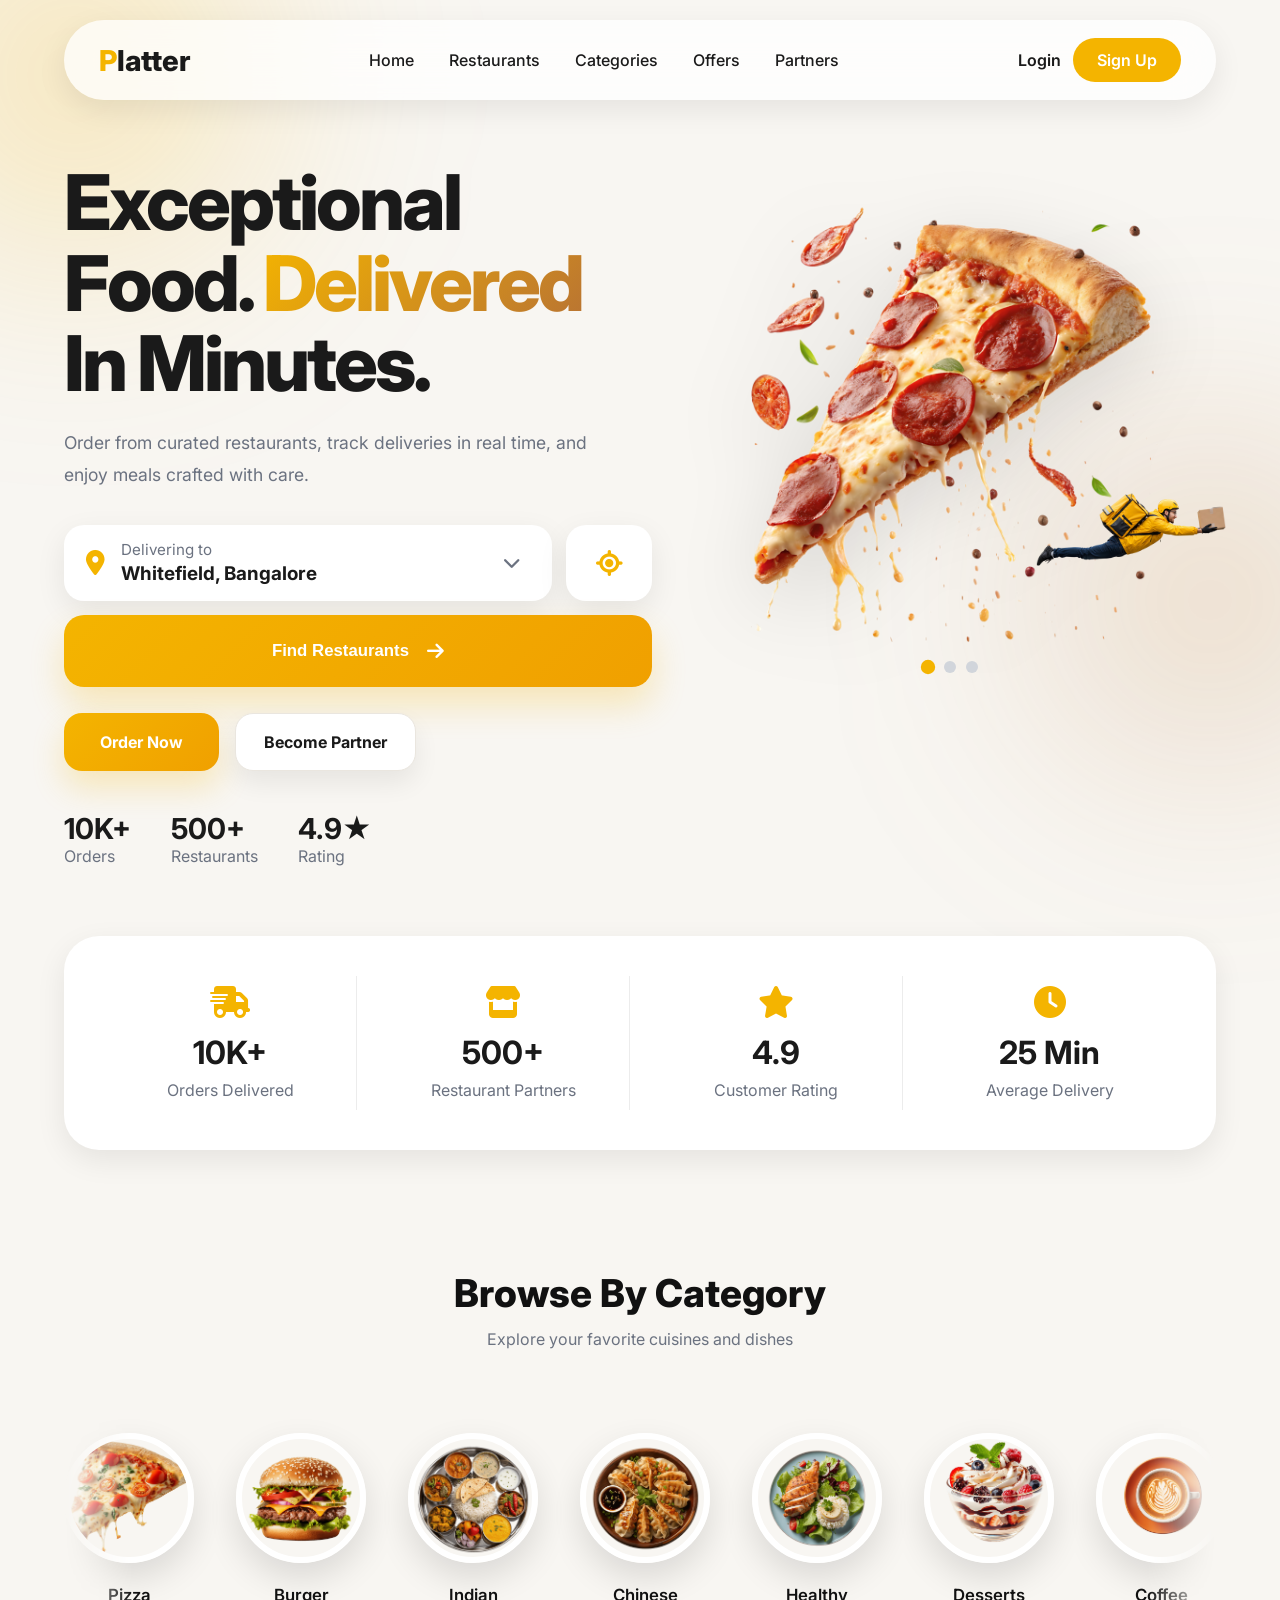
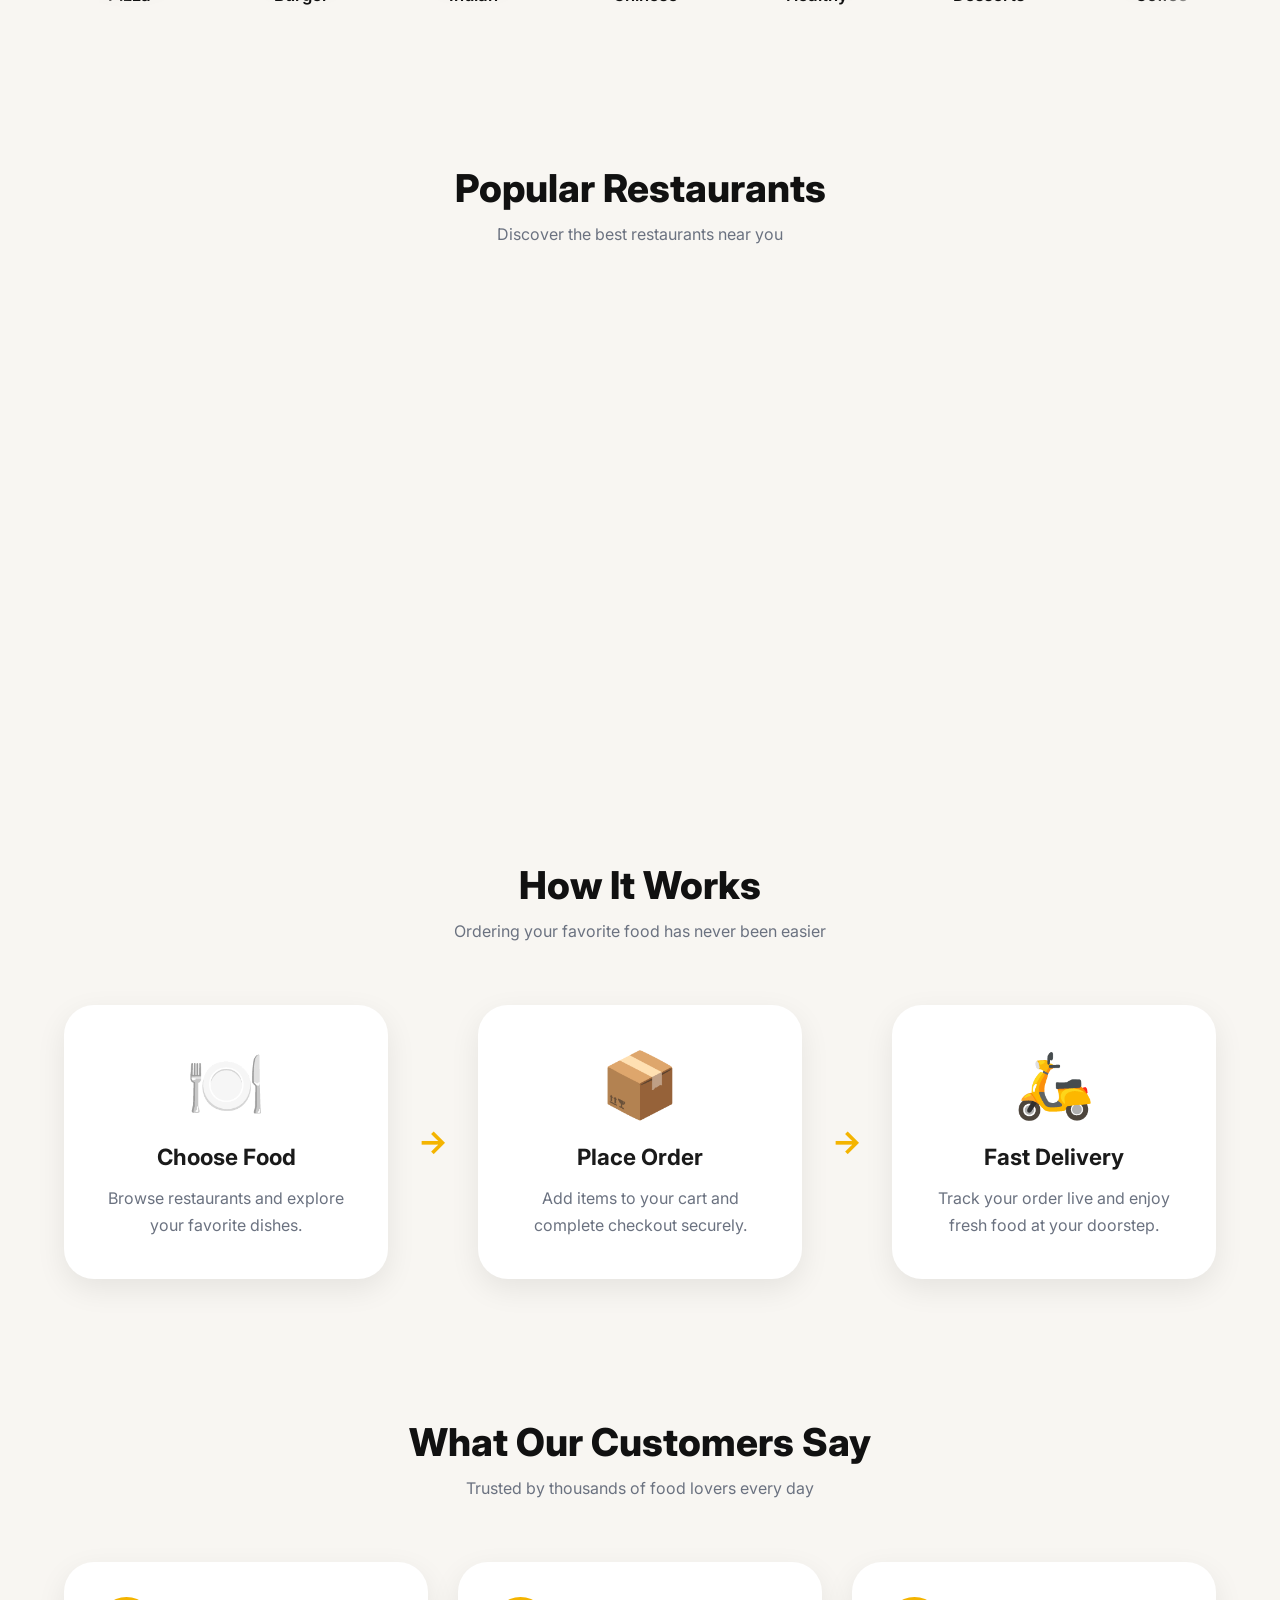
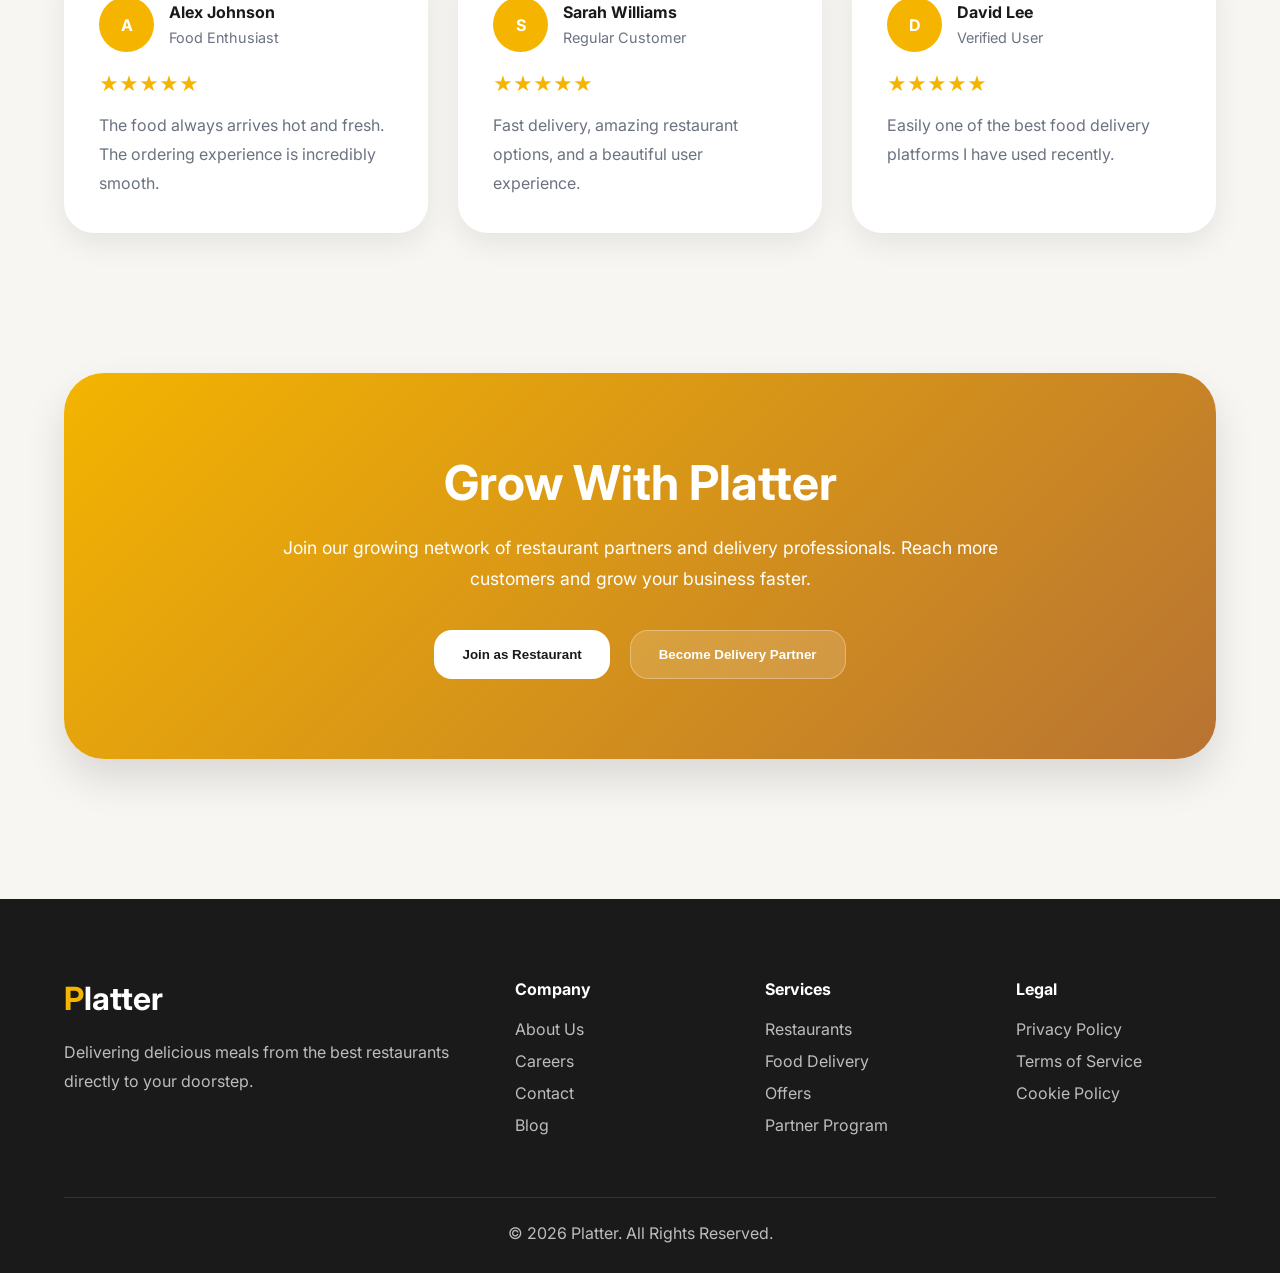
==== index.html @ 8855921b "commit" ====
<!DOCTYPE html>
<html lang="en">

<head>
    <meta charset="UTF-8">
    <meta name="viewport" content="width=device-width, initial-scale=1.0">
    <title>Platter | Premium Food Delivery</title>

    <link rel="stylesheet" href="css/style.css">

    <link rel="preconnect" href="https://fonts.googleapis.com">
    <link rel="preconnect" href="https://fonts.gstatic.com" crossorigin>

    <link href="https://fonts.googleapis.com/css2?family=Inter:wght@300;400;500;600;700;800;900&display=swap"
          rel="stylesheet">

    <link rel="stylesheet"
          href="https://cdnjs.cloudflare.com/ajax/libs/font-awesome/6.6.0/css/all.min.css">
</head>

<body>

    <!-- Background Blobs -->
    <div class="blur blob-1"></div>
    <div class="blur blob-2"></div>

    <!-- NAVBAR -->
    <header class="navbar">

        <div class="logo">
            <span>P</span>latter
        </div>

        <nav class="nav-links">
            <a href="#">Home</a>
            <a href="#">Restaurants</a>
            <a href="#">Categories</a>
            <a href="#">Offers</a>
            <a href="#">Partners</a>
        </nav>

        <div class="nav-actions">

            <a href="pages/login.html" class="login-btn">
                Login
            </a>

            <a href="pages/signup.html" class="signup-btn">
                Sign Up
            </a>

            <div class="hamburger">
                <i class="fa-solid fa-bars"></i>
            </div>

        </div>

    </header>

    <!-- MOBILE MENU -->
    <div class="mobile-menu">
        <a href="#">Home</a>
        <a href="#">Restaurants</a>
        <a href="#">Categories</a>
        <a href="#">Offers</a>
        <a href="#">Partners</a>
    </div>

    <!-- HERO -->
    <section class="hero">

        <!-- LEFT -->
        <div class="hero-left">

            <h1 id="hero-title">
                Exceptional Food.
                <span>Delivered</span>
                In Minutes.
            </h1>

            <p id="hero-description">
                Order from curated restaurants,
                track deliveries in real time,
                and enjoy meals crafted with care.
            </p>

            <div class="search-container">

                <div class="location-field">

                    <i class="fa-solid fa-location-dot location-pin"></i>

                    <div class="location-copy">
                        <span>Delivering to</span>
                        <strong>Whitefield, Bangalore</strong>
                    </div>

                    <button class="location-dropdown"
                            aria-label="Change delivery location">
                        <i class="fa-solid fa-chevron-down"></i>
                    </button>

                </div>

                <button class="locate-btn"
                        aria-label="Use current location">
                    <i class="fa-solid fa-location-crosshairs"></i>
                </button>

                <button class="find-btn">
                    <span>Find Restaurants</span>
                    <i class="fa-solid fa-arrow-right"></i>
                </button>

            </div>

            <div class="hero-buttons">

                <button class="primary-btn">
                    Order Now
                </button>

                <button class="secondary-btn">
                    Become Partner
                </button>

            </div>

            <div class="hero-stats">

                <div>
                    <h3>10K+</h3>
                    <span>Orders</span>
                </div>

                <div>
                    <h3>500+</h3>
                    <span>Restaurants</span>
                </div>

                <div>
                    <h3>4.9★</h3>
                    <span>Rating</span>
                </div>

            </div>

        </div>

        <!-- RIGHT -->
        <div class="hero-right">

            <img
                id="food-slider"
                src="images/hero/pizza.png"
                alt="Food Image">

            <img
                class="rider"
                src="images/hero/rider.png"
                alt="Delivery Rider">

            <div class="slider-dots">

                <span class="dot active"></span>
                <span class="dot"></span>
                <span class="dot"></span>

            </div>

        </div>

    </section>

    <!-- STATS SECTION -->

    <section class="stats-section">

        <div class="stat-card">
            <i class="fa-solid fa-truck-fast"></i>
            <h2>10K+</h2>
            <p>Orders Delivered</p>
        </div>

        <div class="stat-card">
            <i class="fa-solid fa-store"></i>
            <h2>500+</h2>
            <p>Restaurant Partners</p>
        </div>

        <div class="stat-card">
            <i class="fa-solid fa-star"></i>
            <h2>4.9</h2>
            <p>Customer Rating</p>
        </div>

        <div class="stat-card">
            <i class="fa-solid fa-clock"></i>
            <h2>25 Min</h2>
            <p>Average Delivery</p>
        </div>

    </section>

    <!-- =========================
     FOOD CATEGORIES
========================= -->

<section class="categories">

    <div class="section-title">

        <h2>Browse By Category</h2>

        <p>
            Explore your favorite cuisines and dishes
        </p>

    </div>

   <div class="category-slider">

    <div class="category-item">
        <img src="images/categories/pizza.png" alt="">
        <span>Pizza</span>
    </div>

    <div class="category-item">
        <img src="images/categories/burger.png" alt="">
        <span>Burger</span>
    </div>

    <div class="category-item">
        <img src="images/categories/indian.png" alt="">
        <span>Indian</span>
    </div>

    <div class="category-item">
        <img src="images/categories/chinese.png" alt="">
        <span>Chinese</span>
    </div>

    <div class="category-item">
        <img src="images/categories/healthy.png" alt="">
        <span>Healthy</span>
    </div>

    <div class="category-item">
        <img src="images/categories/dessert.png" alt="">
        <span>Desserts</span>
    </div>

    <div class="category-item">
        <img src="images/categories/coffee.png" alt="">
        <span>Coffee</span>
    </div>

    <div class="category-item">
        <img src="images/categories/biryani.png" alt="">
        <span>Biryani</span>
    </div>

</div>

</section>

<!-- =========================
     POPULAR RESTAURANTS
========================= -->

<section class="restaurants">

    <div class="section-title">

        <h2>Popular Restaurants</h2>

        <p>
            Discover the best restaurants near you
        </p>

    </div>

    <div class="restaurant-grid">

        <!-- Card 1 -->

        <div class="restaurant-card">

            <div class="restaurant-image">

                <img
                    src="images/Restaurant/burger.jpg"
                    alt="Burger Hub">

            </div>

            <div class="restaurant-content">

                <div class="restaurant-meta">

                    <span class="rating">
                        ★ 4.8
                    </span>

                    <span class="time">
                        20-25 min
                    </span>

                </div>

                <h3>Burger Hub</h3>

                <p>
                    Fast Food • Burgers
                </p>

                <span class="price">
                    ₹200 for one
                </span>

            </div>

        </div>

        <!-- Card 2 -->

        <div class="restaurant-card">

            <div class="restaurant-image">

                <img
                    src="images/Restaurant/pizza.jpg"
                    alt="Pizza Palace">

            </div>

            <div class="restaurant-content">

                <div class="restaurant-meta">

                    <span class="rating">
                        ★ 4.9
                    </span>

                    <span class="time">
                        25-30 min
                    </span>

                </div>

                <h3>Pizza Palace</h3>

                <p>
                    Italian • Pizza
                </p>

                <span class="price">
                    ₹250 for one
                </span>

            </div>

        </div>

        <!-- Card 3 -->

        <div class="restaurant-card">

            <div class="restaurant-image">

                <img
                    src="images/Restaurant/biryani.jpg"
                    alt="Biryani House">

            </div>

            <div class="restaurant-content">

                <div class="restaurant-meta">

                    <span class="rating">
                        ★ 4.7
                    </span>

                    <span class="time">
                        30 min
                    </span>

                </div>

                <h3>Biryani House</h3>

                <p>
                    Biryani • Indian
                </p>

                <span class="price">
                    ₹220 for one
                </span>

            </div>

        </div>

        <!-- Card 4 -->

        <div class="restaurant-card">

            <div class="restaurant-image">

                <img
                    src="images/Restaurant/healthy.jpg"
                    alt="Green Bowl">

            </div>

            <div class="restaurant-content">

                <div class="restaurant-meta">

                    <span class="rating">
                        ★ 4.8
                    </span>

                    <span class="time">
                        15-20 min
                    </span>

                </div>

                <h3>Green Bowl</h3>

                <p>
                    Healthy • Salads
                </p>

                <span class="price">
                    ₹180 for one
                </span>

            </div>

        </div>

    </div>

</section>


<!-- =========================
     HOW IT WORKS
========================= -->

<section class="how-it-works">

    <div class="section-title">

        <h2>How It Works</h2>

        <p>
            Ordering your favorite food has never been easier
        </p>

    </div>

    <div class="steps-container">

        <!-- Step 1 -->

        <div class="step-card">

            <div class="step-icon">
                🍽️
            </div>

            <h3>Choose Food</h3>

            <p>
                Browse restaurants and explore your favorite dishes.
            </p>

        </div>

        <!-- Step 2 -->

        <div class="step-arrow">
            →
        </div>

        <!-- Step 3 -->

        <div class="step-card">

            <div class="step-icon">
                📦
            </div>

            <h3>Place Order</h3>

            <p>
                Add items to your cart and complete checkout securely.
            </p>

        </div>

        <!-- Arrow -->

        <div class="step-arrow">
            →
        </div>

        <!-- Step 3 -->

        <div class="step-card">

            <div class="step-icon">
                🛵
            </div>

            <h3>Fast Delivery</h3>

            <p>
                Track your order live and enjoy fresh food at your doorstep.
            </p>

        </div>

    </div>

</section>

<!-- =========================
     TESTIMONIALS
========================= -->

<section class="testimonials">

    <div class="section-title">

        <h2>What Our Customers Say</h2>

        <p>
            Trusted by thousands of food lovers every day
        </p>

    </div>

    <div class="testimonial-grid">

        <!-- Testimonial 1 -->

        <div class="testimonial-card">

            <div class="testimonial-header">

                <div class="user-avatar">
                    A
                </div>

                <div>

                    <h4>Alex Johnson</h4>

                    <span>Food Enthusiast</span>

                </div>

            </div>

            <div class="stars">
                ★★★★★
            </div>

            <p>
                The food always arrives hot and fresh.
                The ordering experience is incredibly smooth.
            </p>

        </div>

        <!-- Testimonial 2 -->

        <div class="testimonial-card">

            <div class="testimonial-header">

                <div class="user-avatar">
                    S
                </div>

                <div>

                    <h4>Sarah Williams</h4>

                    <span>Regular Customer</span>

                </div>

            </div>

            <div class="stars">
                ★★★★★
            </div>

            <p>
                Fast delivery, amazing restaurant options,
                and a beautiful user experience.
            </p>

        </div>

        <!-- Testimonial 3 -->

        <div class="testimonial-card">

            <div class="testimonial-header">

                <div class="user-avatar">
                    D
                </div>

                <div>

                    <h4>David Lee</h4>

                    <span>Verified User</span>

                </div>

            </div>

            <div class="stars">
                ★★★★★
            </div>

            <p>
                Easily one of the best food delivery
                platforms I have used recently.
            </p>

        </div>

    </div>

</section>

<!-- =========================
     BECOME A PARTNER
========================= -->

<section class="partner-section">

    <div class="partner-content">

        <h2>Grow With Platter</h2>

        <p>
            Join our growing network of restaurant partners
            and delivery professionals. Reach more customers
            and grow your business faster.
        </p>

        <div class="partner-buttons">

            <button class="restaurant-btn">
                Join as Restaurant
            </button>

            <button class="delivery-btn">
                Become Delivery Partner
            </button>

        </div>

    </div>

</section>

<!-- =========================
     FOOTER
========================= -->

<footer class="footer">

    <div class="footer-grid">

        <!-- Brand -->

        <div class="footer-column">

            <h3>
                <span>P</span>latter
            </h3>

            <p>
                Delivering delicious meals from the best
                restaurants directly to your doorstep.
            </p>

        </div>

        <!-- Company -->

        <div class="footer-column">

            <h4>Company</h4>

            <a href="#">About Us</a>
            <a href="#">Careers</a>
            <a href="#">Contact</a>
            <a href="#">Blog</a>

        </div>

        <!-- Services -->

        <div class="footer-column">

            <h4>Services</h4>

            <a href="#">Restaurants</a>
            <a href="#">Food Delivery</a>
            <a href="#">Offers</a>
            <a href="#">Partner Program</a>

        </div>

        <!-- Legal -->

        <div class="footer-column">

            <h4>Legal</h4>

            <a href="#">Privacy Policy</a>
            <a href="#">Terms of Service</a>
            <a href="#">Cookie Policy</a>

        </div>

    </div>

    <div class="footer-bottom">

        <p>
            © 2026 Platter. All Rights Reserved.
        </p>

    </div>

</footer>

    <script src="js/script.js"></script>

</body>

</html>
---- css/style.css ----
/* =========================
   RESET
========================= */

*{
    margin:0;
    padding:0;
    box-sizing:border-box;
}

html{
    scroll-behavior:smooth;
}

body{
    font-family:'Inter',sans-serif;
    background:#F8F6F2;
    color:#1A1A1A;
    overflow-x:hidden;
    min-height:100vh;
}

/* =========================
   VARIABLES
========================= */

:root{

    --primary:#F4B400;
    --secondary:#B87333;

    --background:#F8F6F2;
    --surface:#FFFFFF;

    --text:#1A1A1A;
    --muted:#6B7280;

    --border:#EAE6DF;

    --shadow:
    0 10px 30px rgba(0,0,0,0.08);

}

/* =========================
   BLUR BLOBS
========================= */

.blur{
    position:absolute;
    border-radius:50%;
    filter:blur(120px);
    z-index:-1;
}

.blob-1{

    width:350px;
    height:350px;

    background:#F4B40040;

    top:-100px;
    left:-100px;
}

.blob-2{

    width:300px;
    height:300px;

    background:#B8733340;

    right:-80px;
    bottom:150px;
}

/* =========================
   NAVBAR
========================= */

.navbar{

    width:90%;
    max-width:1400px;

    margin:20px auto;

    padding:18px 35px;

    display:flex;
    justify-content:space-between;
    align-items:center;

    background:
    rgba(255,255,255,.75);

    backdrop-filter:blur(20px);

    border-radius:60px;

    box-shadow:var(--shadow);

    position:sticky;
    top:15px;

    z-index:1000;
}

.logo{

    font-size:1.8rem;
    font-weight:800;
}

.logo span{
    color:var(--primary);
}

.nav-links{

    display:flex;
    gap:35px;
}

.nav-links a{

    text-decoration:none;
    color:var(--text);

    font-weight:500;

    transition:.3s;
}

.nav-links a:hover{
    color:var(--secondary);
}

.nav-actions{

    display:flex;
    align-items:center;
    gap:12px;
}

.login-btn{

    text-decoration:none;
    color:var(--text);
    border:none;
    background:none;

    font-weight:600;

    cursor:pointer;
}

.signup-btn{

    text-decoration:none;
    display:inline-block;
    border:none;

    background:var(--primary);
    color:white;

    padding:12px 24px;

    border-radius:30px;

    font-weight:600;

    cursor:pointer;
}

.hamburger{

    display:none;

    font-size:1.4rem;

    cursor:pointer;
}

/* =========================
   MOBILE MENU
========================= */

.mobile-menu{

    display:none;

    width:90%;

    margin:auto;

    background:white;

    border-radius:20px;

    padding:20px;

    box-shadow:var(--shadow);
}

.mobile-menu a{

    display:block;

    text-decoration:none;

    color:var(--text);

    margin:12px 0;
}

/* =========================
   HERO
========================= */

.hero{

    width:90%;
    max-width:1400px;

    margin:55px auto 70px;

    display:grid;
    grid-template-columns:minmax(0,1.05fr) minmax(420px,.95fr);

    align-items:flex-start;

    gap:32px;
}

.hero-left h1{

    font-size:4.8rem;

    line-height:1.05;

    font-weight:800;

    letter-spacing:-3px;

    margin:8px 0 22px;
}

.hero-left h1 span{

    background:
    linear-gradient(
        135deg,
        var(--primary),
        var(--secondary)
    );

    -webkit-background-clip:text;
    background-clip:text;
    color:transparent;
}

.hero-left p{

    max-width:550px;

    color:var(--muted);

    line-height:1.8;

    font-size:1.1rem;
}

.hero-left h1,
.hero-left p{

    transition:
    opacity .5s ease,
    transform .5s ease;
}

/* =========================
   SEARCH
========================= */

.search-container{

    display:grid;
    grid-template-columns:1fr 86px;

    gap:14px;

    margin-top:35px;

    max-width:650px;
}

.location-field{

    min-width:0;

    height:76px;

    padding:0 18px 0 22px;

    display:flex;
    align-items:center;
    gap:16px;

    border-radius:20px;

    background:white;

    box-shadow:var(--shadow);
}

.location-pin{

    color:var(--primary);

    font-size:1.55rem;
}

.location-copy{

    min-width:0;

    flex:1;
}

.location-copy span{

    display:block;

    margin-bottom:4px;

    color:var(--muted);

    font-size:.95rem;
}

.location-copy strong{

    display:block;

    overflow:hidden;

    color:var(--text);

    font-size:1.18rem;

    font-weight:700;

    line-height:1.2;

    text-overflow:ellipsis;

    white-space:nowrap;
}

.location-dropdown,
.locate-btn,
.find-btn{

    border:none;

    outline:none;

    cursor:pointer;
}

.location-dropdown{

    width:44px;
    height:44px;

    flex:0 0 auto;

    background:white;

    color:var(--muted);

    font-size:1.1rem;
}

.locate-btn{

    height:76px;

    display:flex;
    align-items:center;
    justify-content:center;

    border-radius:20px;

    background:white;

    color:var(--primary);

    box-shadow:var(--shadow);

    font-size:1.65rem;
}

.find-btn{

    grid-column:1 / -1;

    height:72px;

    padding:0 28px;

    display:flex;
    align-items:center;
    justify-content:center;
    gap:18px;

    border-radius:20px;

    background:
    linear-gradient(
        135deg,
        var(--primary),
        #F0A000
    );

    color:white;

    box-shadow:
    0 18px 34px rgba(244,180,0,.24);

    font-size:1.05rem;

    font-weight:600;

    transition:
    transform .3s ease,
    box-shadow .3s ease;
}

.find-btn i{

    font-size:1.2rem;
}

.find-btn:hover{

    transform:translateY(-3px);

    box-shadow:
    0 22px 42px rgba(244,180,0,.3);
}

/* =========================
   HERO BUTTONS
========================= */

.hero-buttons{

    display:flex;
    align-items:center;
    gap:16px;

    margin-top:26px;
}

.primary-btn,
.secondary-btn{

    min-width:155px;
    height:58px;

    padding:0 28px;

    border:none;
    border-radius:18px;

    font-family:inherit;
    font-size:1rem;
    font-weight:700;

    cursor:pointer;

    transition:
    transform .3s ease,
    box-shadow .3s ease,
    background .3s ease,
    color .3s ease,
    border-color .3s ease;
}

.primary-btn{

    background:
    linear-gradient(
        135deg,
        var(--primary),
        #F0A000
    );

    color:white;

    box-shadow:
    0 16px 32px rgba(244,180,0,.24);
}

.secondary-btn{

    border:1px solid var(--border);

    background:white;
    color:var(--text);

    box-shadow:
    0 12px 26px rgba(0,0,0,.07);
}

.primary-btn:hover,
.secondary-btn:hover{

    transform:translateY(-3px);
}

.primary-btn:hover{

    box-shadow:
    0 20px 40px rgba(244,180,0,.32);
}

.secondary-btn:hover{

    border-color:var(--primary);

    color:var(--primary);

    box-shadow:
    0 18px 34px rgba(0,0,0,.1);
}

.primary-btn:focus-visible,
.secondary-btn:focus-visible{

    outline:3px solid rgba(244,180,0,.28);
    outline-offset:4px;
}

/* =========================
   TRUST CHIPS
========================= */

.trust-chips{

    display:flex;

    gap:12px;

    flex-wrap:wrap;

    margin-top:20px;
}

.trust-chips span{

    background:white;

    padding:10px 16px;

    border-radius:30px;

    font-size:.9rem;

    font-weight:600;

    box-shadow:
    0 8px 20px rgba(0,0,0,.06);
}

/* =========================
   HERO STATS
========================= */

.hero-stats{

    display:flex;

    gap:40px;

    margin-top:40px;
}

.hero-stats h3{

    font-size:1.8rem;
}

.hero-stats span{

    color:var(--muted);
}

/* =========================
   HERO RIGHT
========================= */

.hero-right{
    position:relative;

    display:flex;
    justify-content:center;
    align-items:center;

    height:500px;

    margin-top:8px;
}

#food-slider{

    width:460px;
    height:460px;

    object-fit:contain;

    filter:
    drop-shadow(
        0 20px 40px rgba(0,0,0,.12)
    );

    transition:
    opacity .8s ease,
    transform .8s ease;

    animation:
    float 5s ease-in-out infinite;
}

.rider{

    position:absolute;

    width:190px;

    right:-10px;
    bottom:40px;

    z-index:2;
}

@keyframes float{

    0%,100%{
        transform:translateY(0px);
    }

    50%{
        transform:translateY(-15px);
    }
}

/* =========================
   DOTS
========================= */

.slider-dots{

    position:absolute;

    bottom:-10px;

    display:flex;

    gap:10px;
}

.dot{

    width:12px;
    height:12px;

    border-radius:50%;

    background:#D1D5DB;

    cursor:pointer;

    transition:.3s;
}

.dot.active{

    background:var(--primary);

    transform:scale(1.2);
}

/* =========================
   STATS SECTION
========================= */

.stats-section{

    width:90%;
    max-width:1400px;

    margin:40px auto 100px;

    background:white;

    border-radius:35px;

    padding:40px;

    display:grid;

    grid-template-columns:
    repeat(4,1fr);

    gap:20px;

    box-shadow:var(--shadow);
}

.stat-card{

    text-align:center;

    padding:10px;

    border-right:
    1px solid #ECECEC;
}

.stat-card:last-child{
    border-right:none;
}

.stat-card i{

    font-size:2rem;

    color:var(--primary);

    margin-bottom:15px;
}

.stat-card h2{

    margin-bottom:8px;

    font-size:2rem;
}

.stat-card p{

    color:var(--muted);
}

/* =========================
   TABLET
========================= */

@media(max-width:992px){

    .hero{

        grid-template-columns:1fr;

        text-align:center;
    }

    .hero-left p{

        margin:auto;
    }

    .hero-stats{

        justify-content:center;
    }

    .hero-buttons{

        justify-content:center;
    }

    .stats-section{

        grid-template-columns:
        repeat(2,1fr);
    }

    .restaurant-grid{

    grid-template-columns:
    repeat(2,1fr);
    }

    .testimonial-grid{

    grid-template-columns:1fr;
    }

}

/* =========================
   MOBILE
========================= */

@media(max-width:768px){

    /* NAVBAR */

    .navbar{

        width:92%;

        margin:12px auto;

        padding:14px 18px;

        border-radius:20px;
    }

    .logo{

        font-size:1.5rem;
    }

    .nav-links,
    .login-btn,
    .signup-btn{

        display:none;
    }

    .hamburger{

        display:block;

        font-size:1.3rem;
    }

    /* HERO */

    .hero{

        grid-template-columns:1fr;

        width:92%;

        gap:24px;

        margin:24px auto 50px;

        text-align:center;
    }

    .hero-left{

        order:1;
    }

    .hero-right{

        order:2;

        height:auto;

        margin-top:0;
    }

    .hero-left h1{

        font-size:clamp(2.35rem, 12vw, 3.2rem);

        line-height:1.08;

        letter-spacing:0;

        margin:0 auto 18px;

        max-width:100%;

        overflow-wrap:break-word;
    }

    .hero-left p{

        max-width:95%;

        margin:auto;

        font-size:1rem;

        line-height:1.8;
    }

    /* SEARCH */

    .search-container{

        grid-template-columns:1fr 72px;

        gap:12px;

        margin-top:25px;

        width:100%;
    }

    .location-field{

        width:100%;

        min-width:0;

        height:68px;

        padding:0 14px;

        border-radius:18px;
    }

    .location-pin{

        font-size:1.35rem;
    }

    .location-copy span{

        font-size:.82rem;
    }

    .location-copy strong{

        font-size:1rem;
    }

    .location-dropdown{

        width:34px;

        height:34px;
    }

    .locate-btn{

        height:68px;

        border-radius:18px;

        font-size:1.45rem;
    }

    .find-btn{

        height:62px;

        border-radius:18px;

        font-weight:600;
    }

    /* TRUST CHIPS */

    .trust-chips{

        display:flex;

        justify-content:center;

        gap:10px;

        flex-wrap:wrap;

        margin-top:18px;
    }

    .trust-chips span{

        background:white;

        padding:8px 14px;

        border-radius:30px;

        font-size:.85rem;

        font-weight:600;

        box-shadow:
        0 8px 20px rgba(0,0,0,.06);
    }

    /* REMOVE HERO BUTTONS */

    .hero-buttons{

        display:none;
    }

    /* HERO STATS */

    .hero-stats{

        justify-content:center;

        gap:22px;

        flex-wrap:wrap;

        margin-top:25px;
    }

    .hero-stats h3{

        font-size:1.4rem;
    }

    .hero-stats span{

        font-size:.85rem;
    }

    /* HERO IMAGE */

    #food-slider{

        width:280px;

        height:280px;
    }

    .rider{

        width:95px;

        right:5px;

        bottom:10px;
    }

    /* STATS SECTION */

    .stats-section{

        grid-template-columns:1fr;

        padding:20px;
    }

    .stat-card{

        border-right:none;

        border-bottom:
        1px solid #ECECEC;

        padding:20px;
    }

    .stat-card:last-child{

        border-bottom:none;
    }

    /* SECTION TITLES */

    .section-title{

        margin-bottom:40px;
    }

    .section-title h2{

        font-size:2rem;
    }

    .section-title p{

        font-size:.95rem;
    }

    /* CATEGORY SECTION */

    .category-controls{

        display:none;
    }

    .category-slider{

        gap:24px;

        padding:15px 5px;
    }

    .category-item img{

        width:100px;

        height:100px;
    }

    .category-item span{

        font-size:.95rem;
    }

    /* RESTAURANTS */

    .restaurant-grid{

        grid-template-columns:1fr;
    }

    .restaurant-image{

        height:220px;
    }

    /* HOW IT WORKS */

    .steps-container{

        flex-direction:column;

        gap:20px;
    }

    .step-arrow{

        transform:rotate(90deg);
    }

    .step-card{

        width:100%;
    }

    /* TESTIMONIALS */

    .testimonial-grid{

        grid-template-columns:1fr;
    }

    /* PARTNER SECTION */

    .partner-section{

        padding:50px 25px;
    }

    .partner-content h2{

        font-size:2rem;
    }

    .partner-content p{

        font-size:1rem;
    }

    .partner-buttons{

        flex-direction:column;
    }

    /* FOOTER */

    .footer{

        padding:60px 5% 30px;
    }

    .footer-grid{

        grid-template-columns:1fr;

        text-align:center;

        gap:35px;
    }
}

/* =========================
   CATEGORIES
========================= */

.categories{

    width:90%;
    max-width:1400px;

    margin:120px auto 100px;
}

/* SECTION TITLE */

.section-title{

    text-align:center;

    margin-bottom:60px;
}

.section-title h2{

    font-size:2.4rem;

    font-weight:800;

    margin-bottom:10px;

    color:#111;
}

.section-title p{

    font-size:1rem;

    color:#6B7280;

    line-height:1.7;
}

/* =========================
   CATEGORY SLIDER
========================= */

.category-slider{

    display:flex;

    align-items:flex-start;

    gap:42px;

    overflow-x:auto;
    overflow-y:hidden;

    padding:20px 0;

    scroll-behavior:smooth;

    scrollbar-width:none;

    mask-image: linear-gradient(
        to right,
        transparent 0%,
        black 6%,
        black 94%,
        transparent 100%
    );

    -webkit-mask-image: linear-gradient(
        to right,
        transparent 0%,
        black 6%,
        black 94%,
        transparent 100%
    );
}

.category-slider::-webkit-scrollbar{

    display:none;
}

/* =========================
   CATEGORY ITEM
========================= */

.category-item{

    flex:0 0 auto;

    text-align:center;

    cursor:pointer;

    scroll-snap-align:center;
}

.category-item img{

    width:130px;
    height:130px;

    border-radius:50%;

    object-fit:cover;

    border:6px solid white;

    box-shadow:
    0 15px 35px rgba(0,0,0,.12);

    transition:
    transform .35s ease,
    box-shadow .35s ease;
}

.category-item:hover img{

    transform:scale(1.06);

    box-shadow:
    0 22px 45px rgba(0,0,0,.18);
}

.category-item span{

    display:block;

    margin-top:18px;

    font-size:1.05rem;

    font-weight:600;

    color:#111;

    transition:.3s ease;
}

.category-item:hover span{

    color:#F4B400;
}


/* =========================
   RESTAURANTS
========================= */

.restaurants{

    width:90%;
    max-width:1400px;

    margin:140px auto;
}

.restaurant-grid{

    display:grid;

    grid-template-columns:
    repeat(4,1fr);

    gap:30px;
}

.restaurant-card{

    background:white;

    border-radius:30px;

    overflow:hidden;

    box-shadow:var(--shadow);

    transition:.4s ease;

    cursor:pointer;
}

.restaurant-card:hover{

    transform:
    translateY(-10px);
}

.restaurant-image{

    height:230px;

    overflow:hidden;
}

.restaurant-image img{

    width:100%;
    height:100%;

    object-fit:cover;

    transition:.5s ease;
}

.restaurant-card:hover img{

    transform:
    scale(1.08);
}

.restaurant-content{

    padding:25px;
}

.restaurant-meta{

    display:flex;

    justify-content:
    space-between;

    margin-bottom:15px;
}

.rating{

    background:#16A34A;

    color:white;

    padding:6px 12px;

    border-radius:20px;

    font-size:.85rem;

    font-weight:600;
}

.time{

    color:var(--muted);

    font-size:.9rem;
}

.restaurant-content h3{

    font-size:1.3rem;

    margin-bottom:10px;
}

.restaurant-content p{

    color:var(--muted);

    margin-bottom:15px;
}

.price{

    font-weight:600;

    color:var(--secondary);
}


/* =========================
   HOW IT WORKS
========================= */

.how-it-works{

    width:90%;
    max-width:1400px;

    margin:140px auto;
}

.steps-container{

    display:flex;

    justify-content:center;
    align-items:center;

    gap:30px;

    margin-top:60px;
}

.step-card{

    flex:1;

    background:white;

    border-radius:30px;

    padding:40px;

    text-align:center;

    box-shadow:var(--shadow);

    transition:.4s ease;
}

.step-card:hover{

    transform:
    translateY(-10px);
}

.step-icon{

    font-size:4rem;

    margin-bottom:20px;
}

.step-card h3{

    margin-bottom:15px;

    font-size:1.4rem;
}

.step-card p{

    color:var(--muted);

    line-height:1.7;
}

.step-arrow{

    font-size:2rem;

    font-weight:700;

    color:var(--primary);
}

/* =========================
   TESTIMONIALS
========================= */

.testimonials{

    width:90%;
    max-width:1400px;

    margin:140px auto;
}

.testimonial-grid{

    display:grid;

    grid-template-columns:
    repeat(3,1fr);

    gap:30px;

    margin-top:60px;
}

.testimonial-card{

    background:white;

    border-radius:30px;

    padding:35px;

    box-shadow:var(--shadow);

    transition:.4s ease;
}

.testimonial-card:hover{

    transform:
    translateY(-10px);
}

.testimonial-header{

    display:flex;

    align-items:center;

    gap:15px;

    margin-bottom:20px;
}

.user-avatar{

    width:55px;
    height:55px;

    border-radius:50%;

    background:var(--primary);

    color:white;

    display:flex;

    align-items:center;
    justify-content:center;

    font-weight:700;
}

.testimonial-header h4{

    margin-bottom:5px;
}

.testimonial-header span{

    color:var(--muted);

    font-size:.9rem;
}

.stars{

    color:#F4B400;

    font-size:1.2rem;

    margin-bottom:15px;
}

.testimonial-card p{

    color:var(--muted);

    line-height:1.8;
}

/* =========================
   PARTNER SECTION
========================= */

.partner-section{

    width:90%;
    max-width:1400px;

    margin:140px auto;

    padding:80px;

    border-radius:40px;

    text-align:center;

    background:
    linear-gradient(
        135deg,
        #F4B400,
        #B87333
    );

    color:white;

    box-shadow:
    0 20px 40px rgba(0,0,0,.12);
}

.partner-content{

    max-width:800px;

    margin:auto;
}

.partner-content h2{

    font-size:3rem;

    margin-bottom:20px;
}

.partner-content p{

    font-size:1.1rem;

    line-height:1.8;

    margin-bottom:35px;
}

.partner-buttons{

    display:flex;

    justify-content:center;

    gap:20px;
}

.restaurant-btn,
.delivery-btn{

    padding:16px 28px;

    border:none;

    border-radius:18px;

    cursor:pointer;

    font-weight:600;

    transition:.3s ease;
}

.restaurant-btn{

    background:white;

    color:#1A1A1A;
}

.delivery-btn{

    background:rgba(255,255,255,.15);

    color:white;

    border:1px solid rgba(255,255,255,.3);
}

.restaurant-btn:hover,
.delivery-btn:hover{

    transform:
    translateY(-4px);
}

/* =========================
   FOOTER
========================= */

.footer{

    background:#1A1A1A;

    color:white;

    padding:80px 5% 30px;

    margin-top:140px;
}

.footer-grid{

    max-width:1400px;

    margin:auto;

    display:grid;

    grid-template-columns:
    2fr 1fr 1fr 1fr;

    gap:50px;
}

.footer-column h3{

    font-size:2rem;

    margin-bottom:20px;
}

.footer-column h3 span{

    color:var(--primary);
}

.footer-column h4{

    margin-bottom:20px;
}

.footer-column p{

    color:#BDBDBD;

    line-height:1.8;
}

.footer-column a{

    display:block;

    color:#BDBDBD;

    text-decoration:none;

    margin-bottom:12px;

    transition:.3s ease;
}

.footer-column a:hover{

    color:white;
}

.footer-bottom{

    max-width:1400px;

    margin:50px auto 0;

    padding-top:25px;

    border-top:
    1px solid rgba(255,255,255,.1);

    text-align:center;

    color:#BDBDBD;
}

/* =========================
   FINAL MOBILE OVERRIDES
========================= */

@media(max-width:992px){

    .restaurant-grid{

        grid-template-columns:repeat(2,1fr);

    }

    .testimonial-grid{

        grid-template-columns:1fr;
    }
}

@media(max-width:768px){

    .restaurant-grid,
    .testimonial-grid,
    .footer-grid{

        grid-template-columns:1fr;
    }

    .stats-section{

        grid-template-columns:1fr;

        padding:20px;
    }

    .stat-card{

        border-right:none;

        border-bottom:1px solid #ECECEC;

        padding:20px;
    }

    .stat-card:last-child{

        border-bottom:none;
    }

    .categories,
    .restaurants,
    .how-it-works,
    .testimonials,
    .partner-section{

        margin:90px auto;
    }

    .section-title{

        margin-bottom:40px;
    }

    .section-title h2{

        font-size:2rem;
    }

    .section-title p{

        font-size:.95rem;
    }

    .category-controls{

        display:none;
    }

    .category-slider{

        gap:24px;

        padding:15px 5px;
    }

    .category-item img{

        width:100px;

        height:100px;
    }

    .steps-container{

        flex-direction:column;

        gap:20px;
    }

    .step-card{

        width:100%;
    }

    .step-arrow{

        transform:rotate(90deg);
    }

    .partner-section{

        padding:50px 25px;
    }

    .partner-content h2{

        font-size:2rem;
    }

    .partner-content p{

        font-size:1rem;
    }

    .partner-buttons{

        flex-direction:column;
    }

    .footer{

        padding:60px 5% 30px;
    }

    .footer-grid{

        text-align:center;

        gap:35px;
    }
}

@media(max-width:480px){

    .navbar{

        width:94%;

        top:10px;

        padding:12px 16px;
    }

    .hero{

        width:94%;

        margin:22px auto 42px;
    }

    .hero-left h1{

        font-size:clamp(2.15rem, 11vw, 2.85rem);

        line-height:1.1;
    }

    .hero-left p{

        max-width:100%;

        font-size:.95rem;
    }

    .search-container{

        grid-template-columns:1fr 60px;
    }

    .location-field,
    .locate-btn{

        height:56px;
    }

    .location-field{

        gap:10px;

        padding:0 12px;
    }

    .location-copy span{

        font-size:.75rem;
    }

    .location-copy strong{

        font-size:.92rem;
    }

    .location-dropdown{

        width:28px;

        height:28px;
    }

    .find-btn{

        height:58px;

        gap:12px;
    }

    .hero-stats{

        display:grid;

        grid-template-columns:repeat(3,1fr);

        gap:12px;
    }

    #food-slider{

        width:min(250px, 78vw);

        height:min(250px, 78vw);
    }

    .rider{

        width:82px;

        right:0;
    }

    .slider-dots{

        bottom:-18px;
    }

    .stats-section,
    .categories,
    .restaurants,
    .how-it-works,
    .testimonials,
    .partner-section{

        width:94%;
    }

    .categories,
    .restaurants,
    .how-it-works,
    .testimonials,
    .partner-section{

        margin-top:80px;

        margin-bottom:70px;
    }

    .restaurant-image{

    height:210px;
    }

    .partner-section{

        padding:42px 20px;

        border-radius:28px;
    }
}
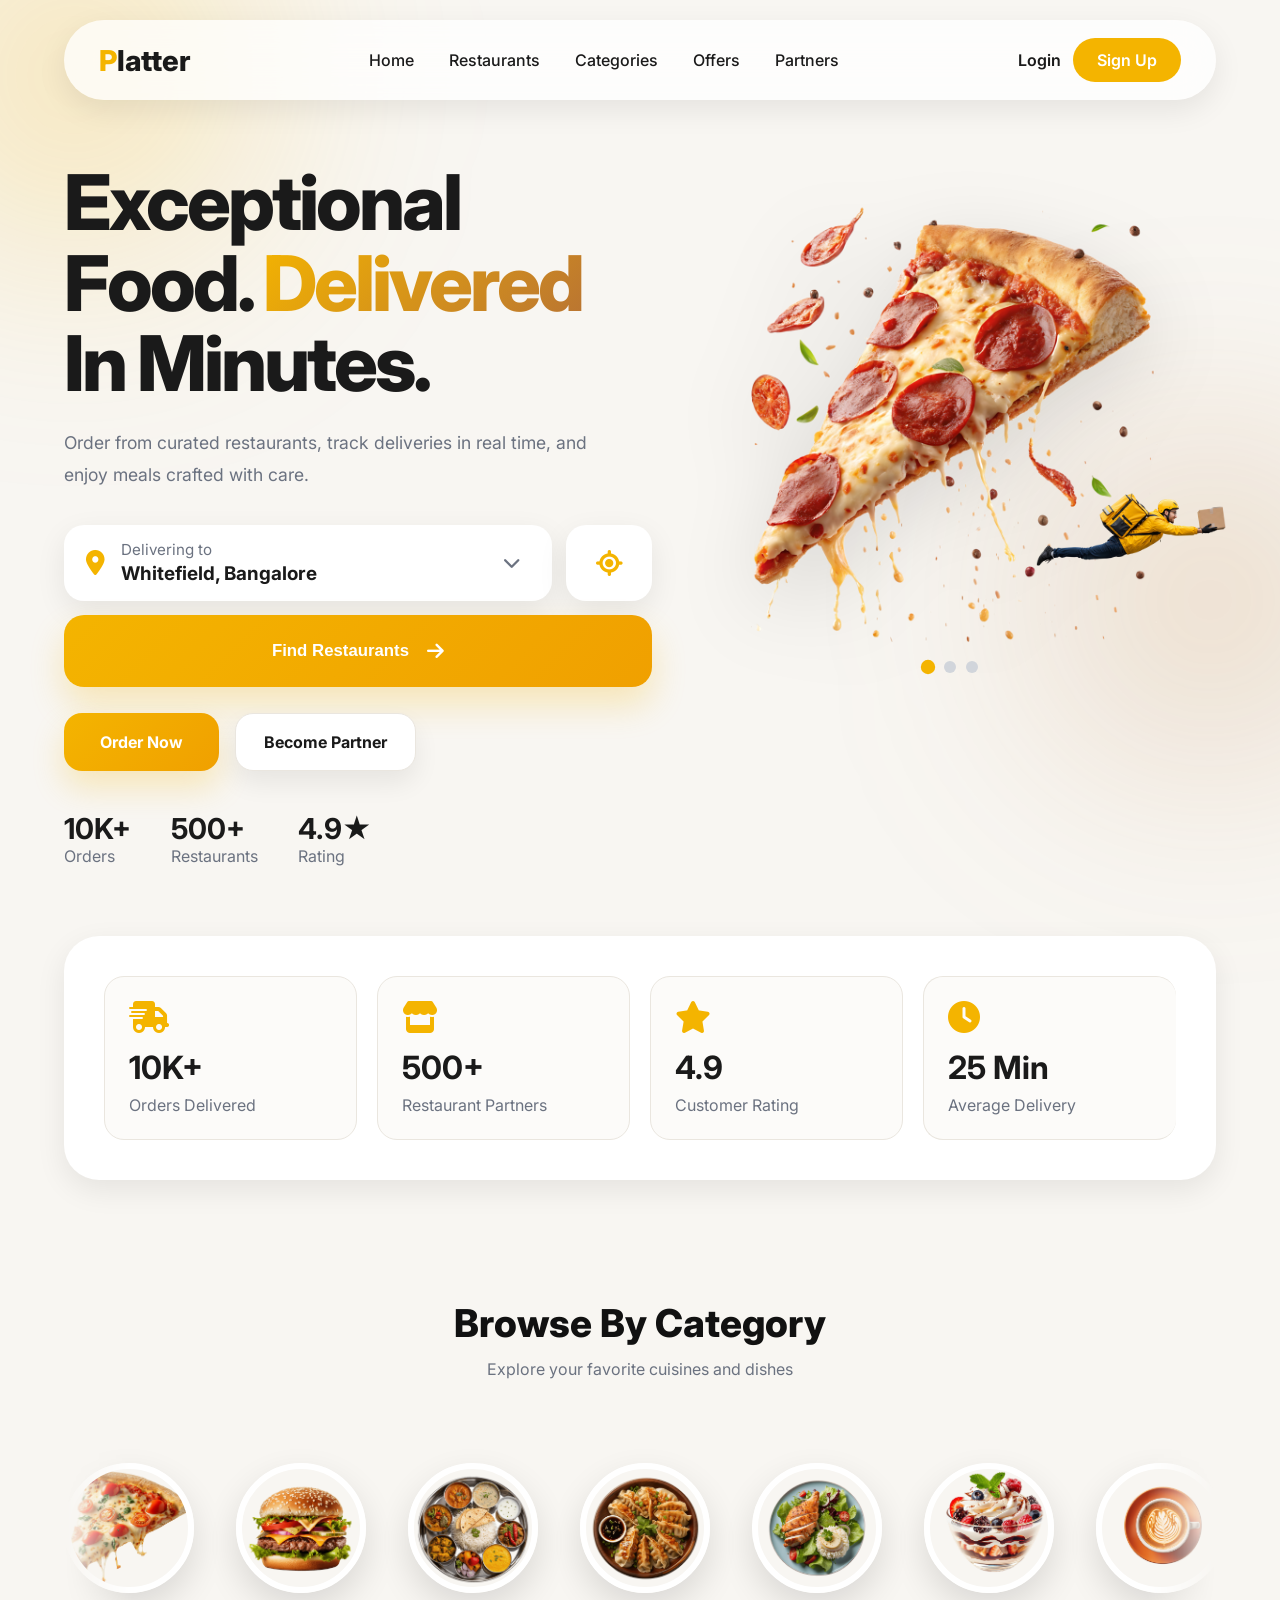
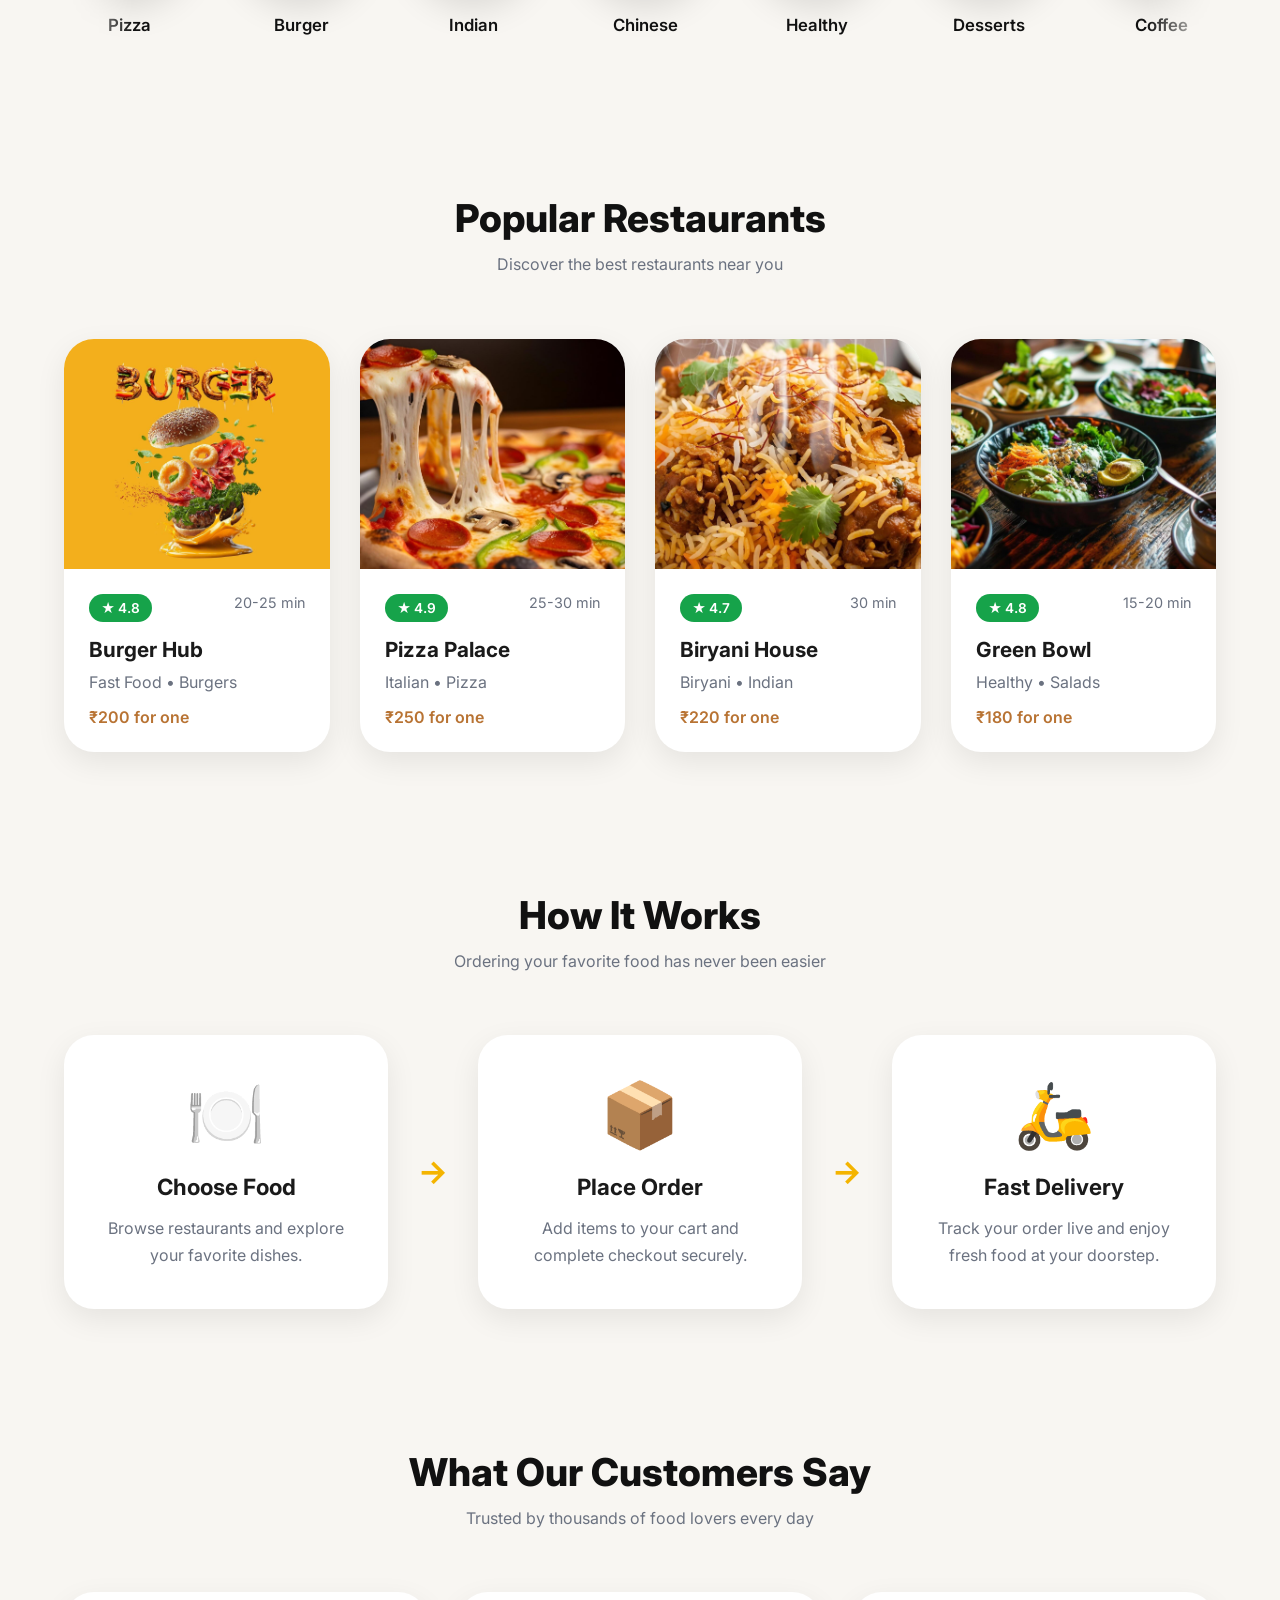
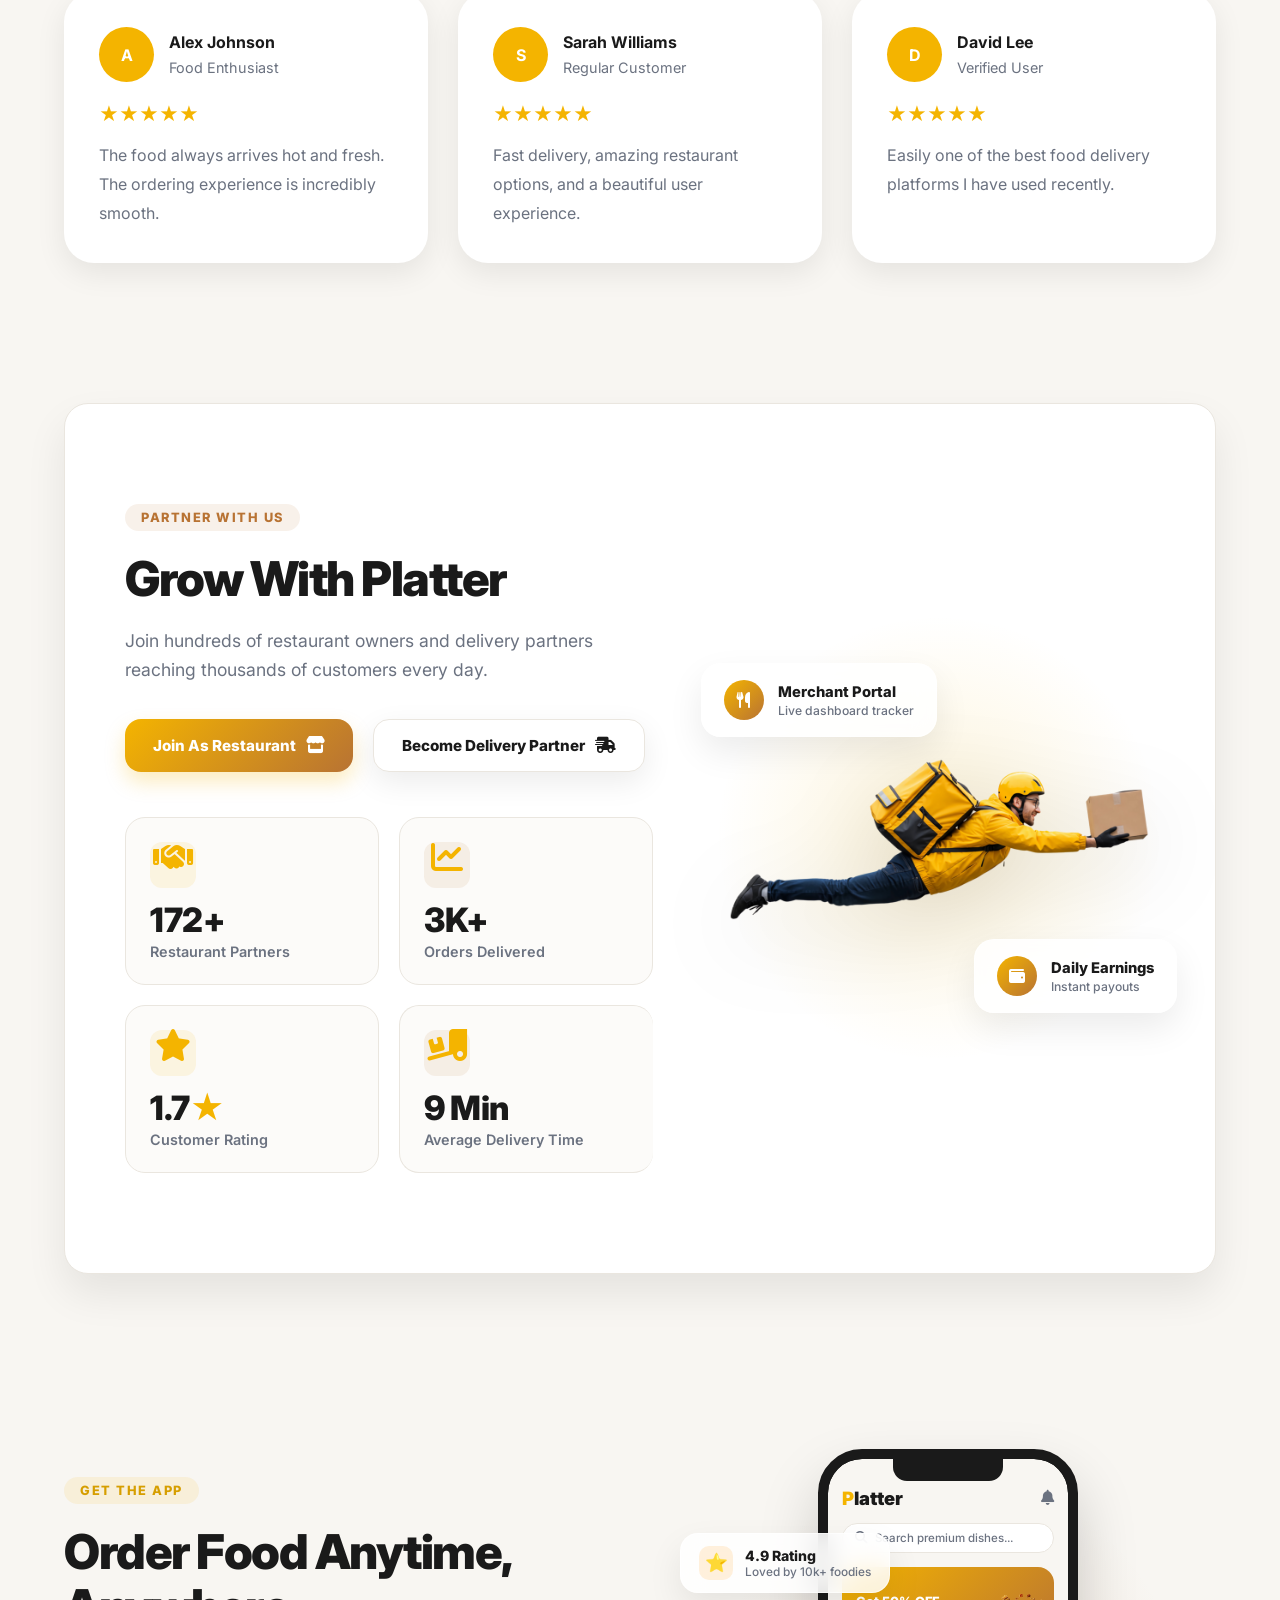
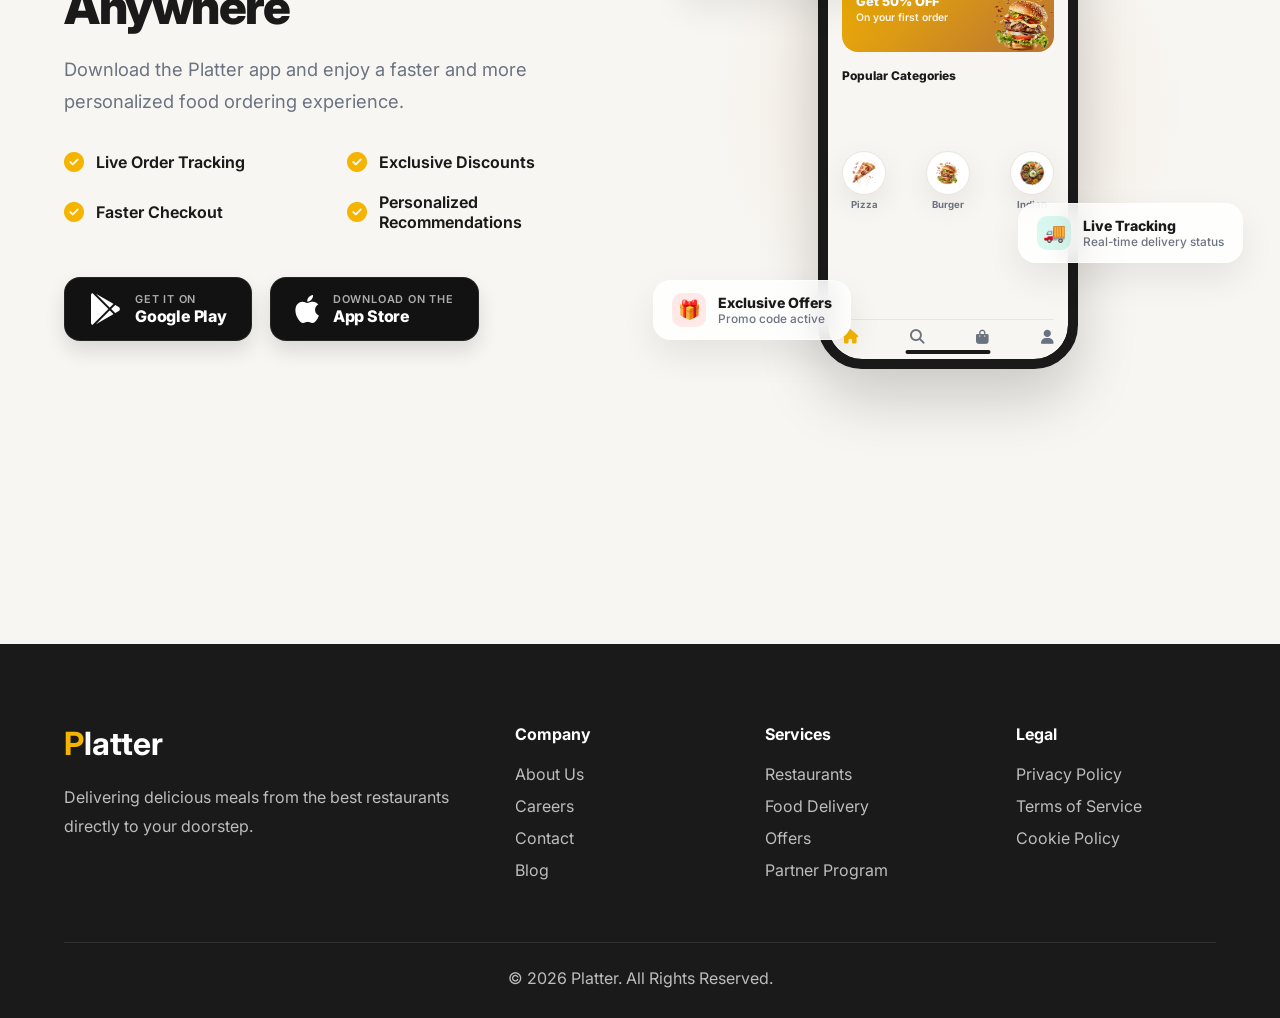
==== commit 0c3434f8: "feat: implement new premium homepage layout with interactive search, navigation, and location servic" ====
--- a/index.html
+++ b/index.html
@@ -12,10 +12,9 @@
     <link rel="preconnect" href="https://fonts.gstatic.com" crossorigin>
 
     <link href="https://fonts.googleapis.com/css2?family=Inter:wght@300;400;500;600;700;800;900&display=swap"
-          rel="stylesheet">
-
-    <link rel="stylesheet"
-          href="https://cdnjs.cloudflare.com/ajax/libs/font-awesome/6.6.0/css/all.min.css">
+        rel="stylesheet">
+
+    <link rel="stylesheet" href="https://cdnjs.cloudflare.com/ajax/libs/font-awesome/6.6.0/css/all.min.css">
 </head>
 
 <body>
@@ -32,7 +31,7 @@
         </div>
 
         <nav class="nav-links">
-            <a href="#">Home</a>
+            <a href="home.html">Home</a>
             <a href="#">Restaurants</a>
             <a href="#">Categories</a>
             <a href="#">Offers</a>
@@ -95,15 +94,13 @@
                         <strong>Whitefield, Bangalore</strong>
                     </div>
 
-                    <button class="location-dropdown"
-                            aria-label="Change delivery location">
+                    <button class="location-dropdown" aria-label="Change delivery location">
                         <i class="fa-solid fa-chevron-down"></i>
                     </button>
 
                 </div>
 
-                <button class="locate-btn"
-                        aria-label="Use current location">
+                <button class="locate-btn" aria-label="Use current location">
                     <i class="fa-solid fa-location-crosshairs"></i>
                 </button>
 
@@ -150,15 +147,9 @@
         <!-- RIGHT -->
         <div class="hero-right">
 
-            <img
-                id="food-slider"
-                src="images/hero/pizza.png"
-                alt="Food Image">
-
-            <img
-                class="rider"
-                src="images/hero/rider.png"
-                alt="Delivery Rider">
+            <img id="food-slider" src="images/hero/pizza.png" alt="Food Image">
+
+            <img class="rider" src="images/hero/rider.png" alt="Delivery Rider">
 
             <div class="slider-dots">
 
@@ -206,551 +197,751 @@
      FOOD CATEGORIES
 ========================= -->
 
-<section class="categories">
-
-    <div class="section-title">
-
-        <h2>Browse By Category</h2>
-
-        <p>
-            Explore your favorite cuisines and dishes
-        </p>
-
-    </div>
-
-   <div class="category-slider">
-
-    <div class="category-item">
-        <img src="images/categories/pizza.png" alt="">
-        <span>Pizza</span>
-    </div>
-
-    <div class="category-item">
-        <img src="images/categories/burger.png" alt="">
-        <span>Burger</span>
-    </div>
-
-    <div class="category-item">
-        <img src="images/categories/indian.png" alt="">
-        <span>Indian</span>
-    </div>
-
-    <div class="category-item">
-        <img src="images/categories/chinese.png" alt="">
-        <span>Chinese</span>
-    </div>
-
-    <div class="category-item">
-        <img src="images/categories/healthy.png" alt="">
-        <span>Healthy</span>
-    </div>
-
-    <div class="category-item">
-        <img src="images/categories/dessert.png" alt="">
-        <span>Desserts</span>
-    </div>
-
-    <div class="category-item">
-        <img src="images/categories/coffee.png" alt="">
-        <span>Coffee</span>
-    </div>
-
-    <div class="category-item">
-        <img src="images/categories/biryani.png" alt="">
-        <span>Biryani</span>
-    </div>
-
-</div>
-
-</section>
-
-<!-- =========================
+    <section class="categories">
+
+        <div class="section-title">
+
+            <h2>Browse By Category</h2>
+
+            <p>
+                Explore your favorite cuisines and dishes
+            </p>
+
+        </div>
+
+        <div class="category-slider">
+
+            <div class="category-item">
+                <img src="images/categories/pizza.png" alt="">
+                <span>Pizza</span>
+            </div>
+
+            <div class="category-item">
+                <img src="images/categories/burger.png" alt="">
+                <span>Burger</span>
+            </div>
+
+            <div class="category-item">
+                <img src="images/categories/indian.png" alt="">
+                <span>Indian</span>
+            </div>
+
+            <div class="category-item">
+                <img src="images/categories/chinese.png" alt="">
+                <span>Chinese</span>
+            </div>
+
+            <div class="category-item">
+                <img src="images/categories/healthy.png" alt="">
+                <span>Healthy</span>
+            </div>
+
+            <div class="category-item">
+                <img src="images/categories/dessert.png" alt="">
+                <span>Desserts</span>
+            </div>
+
+            <div class="category-item">
+                <img src="images/categories/coffee.png" alt="">
+                <span>Coffee</span>
+            </div>
+
+            <div class="category-item">
+                <img src="images/categories/biryani.png" alt="">
+                <span>Biryani</span>
+            </div>
+
+        </div>
+
+    </section>
+
+    <!-- =========================
      POPULAR RESTAURANTS
 ========================= -->
 
-<section class="restaurants">
-
-    <div class="section-title">
-
-        <h2>Popular Restaurants</h2>
-
-        <p>
-            Discover the best restaurants near you
-        </p>
-
-    </div>
-
-    <div class="restaurant-grid">
-
-        <!-- Card 1 -->
-
-        <div class="restaurant-card">
-
-            <div class="restaurant-image">
-
-                <img
-                    src="images/Restaurant/burger.jpg"
-                    alt="Burger Hub">
-
-            </div>
-
-            <div class="restaurant-content">
-
-                <div class="restaurant-meta">
-
-                    <span class="rating">
-                        ★ 4.8
+    <section class="restaurants">
+
+        <div class="section-title">
+
+            <h2>Popular Restaurants</h2>
+
+            <p>
+                Discover the best restaurants near you
+            </p>
+
+        </div>
+
+        <div class="restaurant-grid">
+
+            <!-- Card 1 -->
+
+            <div class="restaurant-card">
+
+                <div class="restaurant-image">
+
+                    <img src="images/Restaurant/burger.jpg" alt="Burger Hub">
+
+                </div>
+
+                <div class="restaurant-content">
+
+                    <div class="restaurant-meta">
+
+                        <span class="rating">
+                            ★ 4.8
+                        </span>
+
+                        <span class="time">
+                            20-25 min
+                        </span>
+
+                    </div>
+
+                    <h3>Burger Hub</h3>
+
+                    <p>
+                        Fast Food • Burgers
+                    </p>
+
+                    <span class="price">
+                        ₹200 for one
                     </span>
 
-                    <span class="time">
-                        20-25 min
+                </div>
+
+            </div>
+
+            <!-- Card 2 -->
+
+            <div class="restaurant-card">
+
+                <div class="restaurant-image">
+
+                    <img src="images/Restaurant/pizza.jpg" alt="Pizza Palace">
+
+                </div>
+
+                <div class="restaurant-content">
+
+                    <div class="restaurant-meta">
+
+                        <span class="rating">
+                            ★ 4.9
+                        </span>
+
+                        <span class="time">
+                            25-30 min
+                        </span>
+
+                    </div>
+
+                    <h3>Pizza Palace</h3>
+
+                    <p>
+                        Italian • Pizza
+                    </p>
+
+                    <span class="price">
+                        ₹250 for one
                     </span>
 
                 </div>
 
-                <h3>Burger Hub</h3>
-
-                <p>
-                    Fast Food • Burgers
-                </p>
-
-                <span class="price">
-                    ₹200 for one
-                </span>
-
-            </div>
-
-        </div>
-
-        <!-- Card 2 -->
-
-        <div class="restaurant-card">
-
-            <div class="restaurant-image">
-
-                <img
-                    src="images/Restaurant/pizza.jpg"
-                    alt="Pizza Palace">
-
-            </div>
-
-            <div class="restaurant-content">
-
-                <div class="restaurant-meta">
-
-                    <span class="rating">
-                        ★ 4.9
+            </div>
+
+            <!-- Card 3 -->
+
+            <div class="restaurant-card">
+
+                <div class="restaurant-image">
+
+                    <img src="images/Restaurant/biryani.jpg" alt="Biryani House">
+
+                </div>
+
+                <div class="restaurant-content">
+
+                    <div class="restaurant-meta">
+
+                        <span class="rating">
+                            ★ 4.7
+                        </span>
+
+                        <span class="time">
+                            30 min
+                        </span>
+
+                    </div>
+
+                    <h3>Biryani House</h3>
+
+                    <p>
+                        Biryani • Indian
+                    </p>
+
+                    <span class="price">
+                        ₹220 for one
                     </span>
 
-                    <span class="time">
-                        25-30 min
+                </div>
+
+            </div>
+
+            <!-- Card 4 -->
+
+            <div class="restaurant-card">
+
+                <div class="restaurant-image">
+
+                    <img src="images/Restaurant/healthy.jpg" alt="Green Bowl">
+
+                </div>
+
+                <div class="restaurant-content">
+
+                    <div class="restaurant-meta">
+
+                        <span class="rating">
+                            ★ 4.8
+                        </span>
+
+                        <span class="time">
+                            15-20 min
+                        </span>
+
+                    </div>
+
+                    <h3>Green Bowl</h3>
+
+                    <p>
+                        Healthy • Salads
+                    </p>
+
+                    <span class="price">
+                        ₹180 for one
                     </span>
 
                 </div>
 
-                <h3>Pizza Palace</h3>
-
-                <p>
-                    Italian • Pizza
-                </p>
-
-                <span class="price">
-                    ₹250 for one
-                </span>
-
-            </div>
-
-        </div>
-
-        <!-- Card 3 -->
-
-        <div class="restaurant-card">
-
-            <div class="restaurant-image">
-
-                <img
-                    src="images/Restaurant/biryani.jpg"
-                    alt="Biryani House">
-
-            </div>
-
-            <div class="restaurant-content">
-
-                <div class="restaurant-meta">
-
-                    <span class="rating">
-                        ★ 4.7
-                    </span>
-
-                    <span class="time">
-                        30 min
-                    </span>
-
-                </div>
-
-                <h3>Biryani House</h3>
-
-                <p>
-                    Biryani • Indian
-                </p>
-
-                <span class="price">
-                    ₹220 for one
-                </span>
-
-            </div>
-
-        </div>
-
-        <!-- Card 4 -->
-
-        <div class="restaurant-card">
-
-            <div class="restaurant-image">
-
-                <img
-                    src="images/Restaurant/healthy.jpg"
-                    alt="Green Bowl">
-
-            </div>
-
-            <div class="restaurant-content">
-
-                <div class="restaurant-meta">
-
-                    <span class="rating">
-                        ★ 4.8
-                    </span>
-
-                    <span class="time">
-                        15-20 min
-                    </span>
-
-                </div>
-
-                <h3>Green Bowl</h3>
-
-                <p>
-                    Healthy • Salads
-                </p>
-
-                <span class="price">
-                    ₹180 for one
-                </span>
-
-            </div>
-
-        </div>
-
-    </div>
-
-</section>
-
-
-<!-- =========================
+            </div>
+
+        </div>
+
+    </section>
+
+
+    <!-- =========================
      HOW IT WORKS
 ========================= -->
 
-<section class="how-it-works">
-
-    <div class="section-title">
-
-        <h2>How It Works</h2>
-
-        <p>
-            Ordering your favorite food has never been easier
-        </p>
-
-    </div>
-
-    <div class="steps-container">
-
-        <!-- Step 1 -->
-
-        <div class="step-card">
-
-            <div class="step-icon">
-                🍽️
-            </div>
-
-            <h3>Choose Food</h3>
+    <section class="how-it-works">
+
+        <div class="section-title">
+
+            <h2>How It Works</h2>
 
             <p>
-                Browse restaurants and explore your favorite dishes.
+                Ordering your favorite food has never been easier
             </p>
 
         </div>
 
-        <!-- Step 2 -->
-
-        <div class="step-arrow">
-            →
-        </div>
-
-        <!-- Step 3 -->
-
-        <div class="step-card">
-
-            <div class="step-icon">
-                📦
-            </div>
-
-            <h3>Place Order</h3>
-
-            <p>
-                Add items to your cart and complete checkout securely.
-            </p>
-
-        </div>
-
-        <!-- Arrow -->
-
-        <div class="step-arrow">
-            →
-        </div>
-
-        <!-- Step 3 -->
-
-        <div class="step-card">
-
-            <div class="step-icon">
-                🛵
-            </div>
-
-            <h3>Fast Delivery</h3>
-
-            <p>
-                Track your order live and enjoy fresh food at your doorstep.
-            </p>
-
-        </div>
-
-    </div>
-
-</section>
-
-<!-- =========================
+        <div class="steps-container">
+
+            <!-- Step 1 -->
+
+            <div class="step-card">
+
+                <div class="step-icon">
+                    🍽️
+                </div>
+
+                <h3>Choose Food</h3>
+
+                <p>
+                    Browse restaurants and explore your favorite dishes.
+                </p>
+
+            </div>
+
+            <!-- Step 2 -->
+
+            <div class="step-arrow">
+                →
+            </div>
+
+            <!-- Step 3 -->
+
+            <div class="step-card">
+
+                <div class="step-icon">
+                    📦
+                </div>
+
+                <h3>Place Order</h3>
+
+                <p>
+                    Add items to your cart and complete checkout securely.
+                </p>
+
+            </div>
+
+            <!-- Arrow -->
+
+            <div class="step-arrow">
+                →
+            </div>
+
+            <!-- Step 3 -->
+
+            <div class="step-card">
+
+                <div class="step-icon">
+                    🛵
+                </div>
+
+                <h3>Fast Delivery</h3>
+
+                <p>
+                    Track your order live and enjoy fresh food at your doorstep.
+                </p>
+
+            </div>
+
+        </div>
+
+    </section>
+
+    <!-- =========================
      TESTIMONIALS
 ========================= -->
 
-<section class="testimonials">
-
-    <div class="section-title">
-
-        <h2>What Our Customers Say</h2>
-
-        <p>
-            Trusted by thousands of food lovers every day
-        </p>
-
-    </div>
-
-    <div class="testimonial-grid">
-
-        <!-- Testimonial 1 -->
-
-        <div class="testimonial-card">
-
-            <div class="testimonial-header">
-
-                <div class="user-avatar">
-                    A
-                </div>
-
-                <div>
-
-                    <h4>Alex Johnson</h4>
-
-                    <span>Food Enthusiast</span>
-
-                </div>
-
-            </div>
-
-            <div class="stars">
-                ★★★★★
-            </div>
+    <section class="testimonials">
+
+        <div class="section-title">
+
+            <h2>What Our Customers Say</h2>
 
             <p>
-                The food always arrives hot and fresh.
-                The ordering experience is incredibly smooth.
+                Trusted by thousands of food lovers every day
             </p>
 
         </div>
 
-        <!-- Testimonial 2 -->
-
-        <div class="testimonial-card">
-
-            <div class="testimonial-header">
-
-                <div class="user-avatar">
-                    S
-                </div>
-
-                <div>
-
-                    <h4>Sarah Williams</h4>
-
-                    <span>Regular Customer</span>
-
-                </div>
-
-            </div>
-
-            <div class="stars">
-                ★★★★★
-            </div>
-
-            <p>
-                Fast delivery, amazing restaurant options,
-                and a beautiful user experience.
-            </p>
-
-        </div>
-
-        <!-- Testimonial 3 -->
-
-        <div class="testimonial-card">
-
-            <div class="testimonial-header">
-
-                <div class="user-avatar">
-                    D
-                </div>
-
-                <div>
-
-                    <h4>David Lee</h4>
-
-                    <span>Verified User</span>
-
-                </div>
-
-            </div>
-
-            <div class="stars">
-                ★★★★★
-            </div>
-
-            <p>
-                Easily one of the best food delivery
-                platforms I have used recently.
-            </p>
-
-        </div>
-
-    </div>
-
-</section>
-
-<!-- =========================
+        <div class="testimonial-grid">
+
+            <!-- Testimonial 1 -->
+
+            <div class="testimonial-card">
+
+                <div class="testimonial-header">
+
+                    <div class="user-avatar">
+                        A
+                    </div>
+
+                    <div>
+
+                        <h4>Alex Johnson</h4>
+
+                        <span>Food Enthusiast</span>
+
+                    </div>
+
+                </div>
+
+                <div class="stars">
+                    ★★★★★
+                </div>
+
+                <p>
+                    The food always arrives hot and fresh.
+                    The ordering experience is incredibly smooth.
+                </p>
+
+            </div>
+
+            <!-- Testimonial 2 -->
+
+            <div class="testimonial-card">
+
+                <div class="testimonial-header">
+
+                    <div class="user-avatar">
+                        S
+                    </div>
+
+                    <div>
+
+                        <h4>Sarah Williams</h4>
+
+                        <span>Regular Customer</span>
+
+                    </div>
+
+                </div>
+
+                <div class="stars">
+                    ★★★★★
+                </div>
+
+                <p>
+                    Fast delivery, amazing restaurant options,
+                    and a beautiful user experience.
+                </p>
+
+            </div>
+
+            <!-- Testimonial 3 -->
+
+            <div class="testimonial-card">
+
+                <div class="testimonial-header">
+
+                    <div class="user-avatar">
+                        D
+                    </div>
+
+                    <div>
+
+                        <h4>David Lee</h4>
+
+                        <span>Verified User</span>
+
+                    </div>
+
+                </div>
+
+                <div class="stars">
+                    ★★★★★
+                </div>
+
+                <p>
+                    Easily one of the best food delivery
+                    platforms I have used recently.
+                </p>
+
+            </div>
+
+        </div>
+
+    </section>
+
+    <!-- =========================
      BECOME A PARTNER
 ========================= -->
 
-<section class="partner-section">
-
-    <div class="partner-content">
-
-        <h2>Grow With Platter</h2>
-
-        <p>
-            Join our growing network of restaurant partners
-            and delivery professionals. Reach more customers
-            and grow your business faster.
-        </p>
-
-        <div class="partner-buttons">
-
-            <button class="restaurant-btn">
-                Join as Restaurant
-            </button>
-
-            <button class="delivery-btn">
-                Become Delivery Partner
-            </button>
-
-        </div>
-
-    </div>
-
-</section>
-
-<!-- =========================
+    <!-- ==========================================
+         SECTION: BECOME A PARTNER
+         ========================================== -->
+    <section class="partner-section scroll-reveal">
+        <div class="partner-container">
+            <!-- Left Column: Content & Metrics -->
+            <div class="partner-content">
+                <span class="partner-tag">Partner With Us</span>
+                <h2 class="partner-heading">Grow With Platter</h2>
+                <p class="partner-description">
+                    Join hundreds of restaurant owners and delivery partners reaching thousands of customers every day.
+                </p>
+                
+                <div class="partner-actions">
+                    <a href="#" class="partner-btn partner-btn-primary">
+                        <span>Join As Restaurant</span>
+                        <i class="fa-solid fa-store"></i>
+                    </a>
+                    <a href="#" class="partner-btn partner-btn-secondary">
+                        <span>Become Delivery Partner</span>
+                        <i class="fa-solid fa-truck-fast"></i>
+                    </a>
+                </div>
+
+                <!-- Trust Metrics Grid -->
+                <div class="partner-stats-grid">
+                    <div class="stat-card">
+                        <div class="stat-icon-wrapper">
+                            <i class="fa-solid fa-handshake"></i>
+                        </div>
+                        <div class="stat-num" data-val="500">0+</div>
+                        <div class="stat-label">Restaurant Partners</div>
+                    </div>
+                    <div class="stat-card">
+                        <div class="stat-icon-wrapper">
+                            <i class="fa-solid fa-chart-line"></i>
+                        </div>
+                        <div class="stat-num" data-val="10">0K+</div>
+                        <div class="stat-label">Orders Delivered</div>
+                    </div>
+                    <div class="stat-card">
+                        <div class="stat-icon-wrapper">
+                            <i class="fa-solid fa-star"></i>
+                        </div>
+                        <div class="stat-num" data-val="49">0.0★</div>
+                        <div class="stat-label">Customer Rating</div>
+                    </div>
+                    <div class="stat-card">
+                        <div class="stat-icon-wrapper">
+                            <i class="fa-solid fa-truck-ramp-box"></i>
+                        </div>
+                        <div class="stat-num" data-val="25">0 Min</div>
+                        <div class="stat-label">Average Delivery Time</div>
+                    </div>
+                </div>
+            </div>
+
+            <!-- Right Column: Interactive Illustration -->
+            <div class="partner-illustration">
+                <div class="illustration-bg-glow"></div>
+                <div class="partner-image-wrapper">
+                    <img src="images/hero/rider.png" alt="Platter Partner Rider" class="rider-img">
+                </div>
+                
+                <!-- Floating UI Cards -->
+                <div class="partner-float-card float-merchant">
+                    <div class="float-icon-circle">
+                        <i class="fa-solid fa-utensils"></i>
+                    </div>
+                    <div class="float-info">
+                        <strong>Merchant Portal</strong>
+                        <span>Live dashboard tracker</span>
+                    </div>
+                </div>
+                <div class="partner-float-card float-earnings">
+                    <div class="float-icon-circle">
+                        <i class="fa-solid fa-wallet"></i>
+                    </div>
+                    <div class="float-info">
+                        <strong>Daily Earnings</strong>
+                        <span>Instant payouts</span>
+                    </div>
+                </div>
+            </div>
+        </div>
+    </section>
+
+    <!-- ==========================================
+         SECTION: DOWNLOAD THE APP
+         ========================================== -->
+    <section class="download-section scroll-reveal">
+        <div class="download-container">
+            <!-- Left Column: Content & Features -->
+            <div class="download-content">
+                <span class="download-tag">Get The App</span>
+                <h2 class="download-heading">Order Food Anytime, Anywhere</h2>
+                <p class="download-description">
+                    Download the Platter app and enjoy a faster and more personalized food ordering experience.
+                </p>
+                
+                <!-- Features List -->
+                <div class="download-features-grid">
+                    <div class="feature-item">
+                        <i class="fa-solid fa-circle-check feature-check"></i>
+                        <span>Live Order Tracking</span>
+                    </div>
+                    <div class="feature-item">
+                        <i class="fa-solid fa-circle-check feature-check"></i>
+                        <span>Exclusive Discounts</span>
+                    </div>
+                    <div class="feature-item">
+                        <i class="fa-solid fa-circle-check feature-check"></i>
+                        <span>Faster Checkout</span>
+                    </div>
+                    <div class="feature-item">
+                        <i class="fa-solid fa-circle-check feature-check"></i>
+                        <span>Personalized Recommendations</span>
+                    </div>
+                </div>
+
+                <!-- App Store & Google Play Buttons -->
+                <div class="store-buttons-container">
+                    <a href="#" class="store-btn google-play-btn">
+                        <i class="fa-brands fa-google-play store-icon"></i>
+                        <div class="store-btn-text">
+                            <span class="store-subtext">GET IT ON</span>
+                            <span class="store-maintext">Google Play</span>
+                        </div>
+                    </a>
+                    <a href="#" class="store-btn app-store-btn">
+                        <i class="fa-brands fa-apple store-icon"></i>
+                        <div class="store-btn-text">
+                            <span class="store-subtext">Download on the</span>
+                            <span class="store-maintext">App Store</span>
+                        </div>
+                    </a>
+                </div>
+            </div>
+
+            <!-- Right Column: Phone Mockup & Floating Badges -->
+            <div class="download-mockup-area">
+                <div class="mockup-glow"></div>
+                
+                <!-- Premium CSS-based iPhone Mockup -->
+                <div class="iphone-mockup">
+                    <div class="iphone-notch"></div>
+                    <div class="iphone-screen">
+                        <div class="iphone-app-header">
+                            <div class="app-logo"><span>P</span>latter</div>
+                            <i class="fa-solid fa-bell app-notification-icon"></i>
+                        </div>
+                        
+                        <div class="iphone-app-search">
+                            <i class="fa-solid fa-magnifying-glass"></i>
+                            <div class="search-placeholder">Search premium dishes...</div>
+                        </div>
+                        
+                        <div class="iphone-app-banner">
+                            <div class="banner-text">
+                                <strong>Get 50% OFF</strong>
+                                <span>On your first order</span>
+                            </div>
+                            <img src="images/hero/burger.png" alt="App Burger" class="app-banner-img">
+                        </div>
+                        
+                        <div class="iphone-app-categories">
+                            <span class="section-title">Popular Categories</span>
+                            <div class="app-categories-row">
+                                <div class="app-category-item">
+                                    <div class="app-category-circle">
+                                        <img src="images/hero/pizza.png" alt="Pizza">
+                                    </div>
+                                    <span>Pizza</span>
+                                </div>
+                                <div class="app-category-item">
+                                    <div class="app-category-circle">
+                                        <img src="images/hero/burger.png" alt="Burger">
+                                    </div>
+                                    <span>Burger</span>
+                                </div>
+                                <div class="app-category-item">
+                                    <div class="app-category-circle">
+                                        <img src="images/hero/thali.png" alt="Indian">
+                                    </div>
+                                    <span>Indian</span>
+                                </div>
+                            </div>
+                        </div>
+
+                        <div class="iphone-app-nav">
+                            <i class="fa-solid fa-house active"></i>
+                            <i class="fa-solid fa-magnifying-glass"></i>
+                            <i class="fa-solid fa-bag-shopping"></i>
+                            <i class="fa-solid fa-user"></i>
+                        </div>
+                    </div>
+                    <div class="iphone-home-indicator"></div>
+                </div>
+
+                <!-- Floating UI Cards -->
+                <!-- Rating Card -->
+                <div class="floating-ui-card ui-card-rating">
+                    <div class="ui-icon-wrapper rating-color">
+                        <span class="emoji-icon">⭐</span>
+                    </div>
+                    <div class="ui-card-info">
+                        <strong>4.9 Rating</strong>
+                        <span>Loved by 10k+ foodies</span>
+                    </div>
+                </div>
+                
+                <!-- Delivery Card -->
+                <div class="floating-ui-card ui-card-delivery">
+                    <div class="ui-icon-wrapper delivery-color">
+                        <span class="emoji-icon">🚚</span>
+                    </div>
+                    <div class="ui-card-info">
+                        <strong>Live Tracking</strong>
+                        <span>Real-time delivery status</span>
+                    </div>
+                </div>
+                
+                <!-- Discount Card -->
+                <div class="floating-ui-card ui-card-discount">
+                    <div class="ui-icon-wrapper discount-color">
+                        <span class="emoji-icon">🎁</span>
+                    </div>
+                    <div class="ui-card-info">
+                        <strong>Exclusive Offers</strong>
+                        <span>Promo code active</span>
+                    </div>
+                </div>
+            </div>
+        </div>
+    </section>
+
+    <!-- =========================
      FOOTER
 ========================= -->
 
-<footer class="footer">
-
-    <div class="footer-grid">
-
-        <!-- Brand -->
-
-        <div class="footer-column">
-
-            <h3>
-                <span>P</span>latter
-            </h3>
+    <footer class="footer">
+
+        <div class="footer-grid">
+
+            <!-- Brand -->
+
+            <div class="footer-column">
+
+                <h3>
+                    <span>P</span>latter
+                </h3>
+
+                <p>
+                    Delivering delicious meals from the best
+                    restaurants directly to your doorstep.
+                </p>
+
+            </div>
+
+            <!-- Company -->
+
+            <div class="footer-column">
+
+                <h4>Company</h4>
+
+                <a href="#">About Us</a>
+                <a href="#">Careers</a>
+                <a href="#">Contact</a>
+                <a href="#">Blog</a>
+
+            </div>
+
+            <!-- Services -->
+
+            <div class="footer-column">
+
+                <h4>Services</h4>
+
+                <a href="#">Restaurants</a>
+                <a href="#">Food Delivery</a>
+                <a href="#">Offers</a>
+                <a href="#">Partner Program</a>
+
+            </div>
+
+            <!-- Legal -->
+
+            <div class="footer-column">
+
+                <h4>Legal</h4>
+
+                <a href="#">Privacy Policy</a>
+                <a href="#">Terms of Service</a>
+                <a href="#">Cookie Policy</a>
+
+            </div>
+
+        </div>
+
+        <div class="footer-bottom">
 
             <p>
-                Delivering delicious meals from the best
-                restaurants directly to your doorstep.
+                © 2026 Platter. All Rights Reserved.
             </p>
 
         </div>
 
-        <!-- Company -->
-
-        <div class="footer-column">
-
-            <h4>Company</h4>
-
-            <a href="#">About Us</a>
-            <a href="#">Careers</a>
-            <a href="#">Contact</a>
-            <a href="#">Blog</a>
-
-        </div>
-
-        <!-- Services -->
-
-        <div class="footer-column">
-
-            <h4>Services</h4>
-
-            <a href="#">Restaurants</a>
-            <a href="#">Food Delivery</a>
-            <a href="#">Offers</a>
-            <a href="#">Partner Program</a>
-
-        </div>
-
-        <!-- Legal -->
-
-        <div class="footer-column">
-
-            <h4>Legal</h4>
-
-            <a href="#">Privacy Policy</a>
-            <a href="#">Terms of Service</a>
-            <a href="#">Cookie Policy</a>
-
-        </div>
-
-    </div>
-
-    <div class="footer-bottom">
-
-        <p>
-            © 2026 Platter. All Rights Reserved.
-        </p>
-
-    </div>
-
-</footer>
+    </footer>
 
     <script src="js/script.js"></script>
 
 </body>
 
-</html>
+</html>
--- a/css/style.css
+++ b/css/style.css
@@ -2,43 +2,43 @@
    RESET
 ========================= */
 
-*{
-    margin:0;
-    padding:0;
-    box-sizing:border-box;
-}
-
-html{
-    scroll-behavior:smooth;
-}
-
-body{
-    font-family:'Inter',sans-serif;
-    background:#F8F6F2;
-    color:#1A1A1A;
-    overflow-x:hidden;
-    min-height:100vh;
+* {
+    margin: 0;
+    padding: 0;
+    box-sizing: border-box;
+}
+
+html {
+    scroll-behavior: smooth;
+}
+
+body {
+    font-family: 'Inter', sans-serif;
+    background: #F8F6F2;
+    color: #1A1A1A;
+    overflow-x: hidden;
+    min-height: 100vh;
 }
 
 /* =========================
    VARIABLES
 ========================= */
 
-:root{
-
-    --primary:#F4B400;
-    --secondary:#B87333;
-
-    --background:#F8F6F2;
-    --surface:#FFFFFF;
-
-    --text:#1A1A1A;
-    --muted:#6B7280;
-
-    --border:#EAE6DF;
+:root {
+
+    --primary: #F4B400;
+    --secondary: #B87333;
+
+    --background: #F8F6F2;
+    --surface: #FFFFFF;
+
+    --text: #1A1A1A;
+    --muted: #6B7280;
+
+    --border: #EAE6DF;
 
     --shadow:
-    0 10px 30px rgba(0,0,0,0.08);
+        0 10px 30px rgba(0, 0, 0, 0.08);
 
 }
 
@@ -46,615 +46,608 @@
    BLUR BLOBS
 ========================= */
 
-.blur{
-    position:absolute;
-    border-radius:50%;
-    filter:blur(120px);
-    z-index:-1;
-}
-
-.blob-1{
-
-    width:350px;
-    height:350px;
-
-    background:#F4B40040;
-
-    top:-100px;
-    left:-100px;
-}
-
-.blob-2{
-
-    width:300px;
-    height:300px;
-
-    background:#B8733340;
-
-    right:-80px;
-    bottom:150px;
+.blur {
+    position: absolute;
+    border-radius: 50%;
+    filter: blur(120px);
+    z-index: -1;
+}
+
+.blob-1 {
+
+    width: 350px;
+    height: 350px;
+
+    background: #F4B40040;
+
+    top: -100px;
+    left: -100px;
+}
+
+.blob-2 {
+
+    width: 300px;
+    height: 300px;
+
+    background: #B8733340;
+
+    right: -80px;
+    bottom: 150px;
 }
 
 /* =========================
    NAVBAR
 ========================= */
 
-.navbar{
-
-    width:90%;
-    max-width:1400px;
-
-    margin:20px auto;
-
-    padding:18px 35px;
-
-    display:flex;
-    justify-content:space-between;
-    align-items:center;
+.navbar {
+
+    width: 90%;
+    max-width: 1400px;
+
+    margin: 20px auto;
+
+    padding: 18px 35px;
+
+    display: flex;
+    justify-content: space-between;
+    align-items: center;
 
     background:
-    rgba(255,255,255,.75);
-
-    backdrop-filter:blur(20px);
-
-    border-radius:60px;
-
-    box-shadow:var(--shadow);
-
-    position:sticky;
-    top:15px;
-
-    z-index:1000;
-}
-
-.logo{
-
-    font-size:1.8rem;
-    font-weight:800;
-}
-
-.logo span{
-    color:var(--primary);
-}
-
-.nav-links{
-
-    display:flex;
-    gap:35px;
-}
-
-.nav-links a{
-
-    text-decoration:none;
-    color:var(--text);
-
-    font-weight:500;
-
-    transition:.3s;
-}
-
-.nav-links a:hover{
-    color:var(--secondary);
-}
-
-.nav-actions{
-
-    display:flex;
-    align-items:center;
-    gap:12px;
-}
-
-.login-btn{
-
-    text-decoration:none;
-    color:var(--text);
-    border:none;
-    background:none;
-
-    font-weight:600;
-
-    cursor:pointer;
-}
-
-.signup-btn{
-
-    text-decoration:none;
-    display:inline-block;
-    border:none;
-
-    background:var(--primary);
-    color:white;
-
-    padding:12px 24px;
-
-    border-radius:30px;
-
-    font-weight:600;
-
-    cursor:pointer;
-}
-
-.hamburger{
-
-    display:none;
-
-    font-size:1.4rem;
-
-    cursor:pointer;
+        rgba(255, 255, 255, .75);
+
+    backdrop-filter: blur(20px);
+
+    border-radius: 60px;
+
+    box-shadow: var(--shadow);
+
+    position: sticky;
+    top: 15px;
+
+    z-index: 1000;
+}
+
+.logo {
+
+    font-size: 1.8rem;
+    font-weight: 800;
+}
+
+.logo span {
+    color: var(--primary);
+}
+
+.nav-links {
+
+    display: flex;
+    gap: 35px;
+}
+
+.nav-links a {
+
+    text-decoration: none;
+    color: var(--text);
+
+    font-weight: 500;
+
+    transition: .3s;
+}
+
+.nav-links a:hover {
+    color: var(--secondary);
+}
+
+.nav-actions {
+
+    display: flex;
+    align-items: center;
+    gap: 12px;
+}
+
+.login-btn {
+
+    text-decoration: none;
+    color: var(--text);
+    border: none;
+    background: none;
+
+    font-weight: 600;
+
+    cursor: pointer;
+}
+
+.signup-btn {
+
+    text-decoration: none;
+    display: inline-block;
+    border: none;
+
+    background: var(--primary);
+    color: white;
+
+    padding: 12px 24px;
+
+    border-radius: 30px;
+
+    font-weight: 600;
+
+    cursor: pointer;
+}
+
+.hamburger {
+
+    display: none;
+
+    font-size: 1.4rem;
+
+    cursor: pointer;
 }
 
 /* =========================
    MOBILE MENU
 ========================= */
 
-.mobile-menu{
-
-    display:none;
-
-    width:90%;
-
-    margin:auto;
-
-    background:white;
-
-    border-radius:20px;
-
-    padding:20px;
-
-    box-shadow:var(--shadow);
-}
-
-.mobile-menu a{
-
-    display:block;
-
-    text-decoration:none;
-
-    color:var(--text);
-
-    margin:12px 0;
+.mobile-menu {
+
+    display: none;
+
+    width: 90%;
+
+    margin: auto;
+
+    background: white;
+
+    border-radius: 20px;
+
+    padding: 20px;
+
+    box-shadow: var(--shadow);
+}
+
+.mobile-menu a {
+
+    display: block;
+
+    text-decoration: none;
+
+    color: var(--text);
+
+    margin: 12px 0;
 }
 
 /* =========================
    HERO
 ========================= */
 
-.hero{
-
-    width:90%;
-    max-width:1400px;
-
-    margin:55px auto 70px;
-
-    display:grid;
-    grid-template-columns:minmax(0,1.05fr) minmax(420px,.95fr);
-
-    align-items:flex-start;
-
-    gap:32px;
-}
-
-.hero-left h1{
-
-    font-size:4.8rem;
-
-    line-height:1.05;
-
-    font-weight:800;
-
-    letter-spacing:-3px;
-
-    margin:8px 0 22px;
-}
-
-.hero-left h1 span{
+.hero {
+
+    width: 90%;
+    max-width: 1400px;
+
+    margin: 55px auto 70px;
+
+    display: grid;
+    grid-template-columns: minmax(0, 1.05fr) minmax(420px, .95fr);
+
+    align-items: flex-start;
+
+    gap: 32px;
+}
+
+.hero-left h1 {
+
+    font-size: 4.8rem;
+
+    line-height: 1.05;
+
+    font-weight: 800;
+
+    letter-spacing: -3px;
+
+    margin: 8px 0 22px;
+}
+
+.hero-left h1 span {
 
     background:
-    linear-gradient(
-        135deg,
-        var(--primary),
-        var(--secondary)
-    );
-
-    -webkit-background-clip:text;
-    background-clip:text;
-    color:transparent;
-}
-
-.hero-left p{
-
-    max-width:550px;
-
-    color:var(--muted);
-
-    line-height:1.8;
-
-    font-size:1.1rem;
+        linear-gradient(135deg,
+            var(--primary),
+            var(--secondary));
+
+    -webkit-background-clip: text;
+    background-clip: text;
+    color: transparent;
+}
+
+.hero-left p {
+
+    max-width: 550px;
+
+    color: var(--muted);
+
+    line-height: 1.8;
+
+    font-size: 1.1rem;
 }
 
 .hero-left h1,
-.hero-left p{
+.hero-left p {
 
     transition:
-    opacity .5s ease,
-    transform .5s ease;
+        opacity .5s ease,
+        transform .5s ease;
 }
 
 /* =========================
    SEARCH
 ========================= */
 
-.search-container{
-
-    display:grid;
-    grid-template-columns:1fr 86px;
-
-    gap:14px;
-
-    margin-top:35px;
-
-    max-width:650px;
-}
-
-.location-field{
-
-    min-width:0;
-
-    height:76px;
-
-    padding:0 18px 0 22px;
-
-    display:flex;
-    align-items:center;
-    gap:16px;
-
-    border-radius:20px;
-
-    background:white;
-
-    box-shadow:var(--shadow);
-}
-
-.location-pin{
-
-    color:var(--primary);
-
-    font-size:1.55rem;
-}
-
-.location-copy{
-
-    min-width:0;
-
-    flex:1;
-}
-
-.location-copy span{
-
-    display:block;
-
-    margin-bottom:4px;
-
-    color:var(--muted);
-
-    font-size:.95rem;
-}
-
-.location-copy strong{
-
-    display:block;
-
-    overflow:hidden;
-
-    color:var(--text);
-
-    font-size:1.18rem;
-
-    font-weight:700;
-
-    line-height:1.2;
-
-    text-overflow:ellipsis;
-
-    white-space:nowrap;
+.search-container {
+
+    display: grid;
+    grid-template-columns: 1fr 86px;
+
+    gap: 14px;
+
+    margin-top: 35px;
+
+    max-width: 650px;
+}
+
+.location-field {
+
+    min-width: 0;
+
+    height: 76px;
+
+    padding: 0 18px 0 22px;
+
+    display: flex;
+    align-items: center;
+    gap: 16px;
+
+    border-radius: 20px;
+
+    background: white;
+
+    box-shadow: var(--shadow);
+}
+
+.location-pin {
+
+    color: var(--primary);
+
+    font-size: 1.55rem;
+}
+
+.location-copy {
+
+    min-width: 0;
+
+    flex: 1;
+}
+
+.location-copy span {
+
+    display: block;
+
+    margin-bottom: 4px;
+
+    color: var(--muted);
+
+    font-size: .95rem;
+}
+
+.location-copy strong {
+
+    display: block;
+
+    overflow: hidden;
+
+    color: var(--text);
+
+    font-size: 1.18rem;
+
+    font-weight: 700;
+
+    line-height: 1.2;
+
+    text-overflow: ellipsis;
+
+    white-space: nowrap;
 }
 
 .location-dropdown,
 .locate-btn,
-.find-btn{
-
-    border:none;
-
-    outline:none;
-
-    cursor:pointer;
-}
-
-.location-dropdown{
-
-    width:44px;
-    height:44px;
-
-    flex:0 0 auto;
-
-    background:white;
-
-    color:var(--muted);
-
-    font-size:1.1rem;
-}
-
-.locate-btn{
-
-    height:76px;
-
-    display:flex;
-    align-items:center;
-    justify-content:center;
-
-    border-radius:20px;
-
-    background:white;
-
-    color:var(--primary);
-
-    box-shadow:var(--shadow);
-
-    font-size:1.65rem;
-}
-
-.find-btn{
-
-    grid-column:1 / -1;
-
-    height:72px;
-
-    padding:0 28px;
-
-    display:flex;
-    align-items:center;
-    justify-content:center;
-    gap:18px;
-
-    border-radius:20px;
+.find-btn {
+
+    border: none;
+
+    outline: none;
+
+    cursor: pointer;
+}
+
+.location-dropdown {
+
+    width: 44px;
+    height: 44px;
+
+    flex: 0 0 auto;
+
+    background: white;
+
+    color: var(--muted);
+
+    font-size: 1.1rem;
+}
+
+.locate-btn {
+
+    height: 76px;
+
+    display: flex;
+    align-items: center;
+    justify-content: center;
+
+    border-radius: 20px;
+
+    background: white;
+
+    color: var(--primary);
+
+    box-shadow: var(--shadow);
+
+    font-size: 1.65rem;
+}
+
+.find-btn {
+
+    grid-column: 1 / -1;
+
+    height: 72px;
+
+    padding: 0 28px;
+
+    display: flex;
+    align-items: center;
+    justify-content: center;
+    gap: 18px;
+
+    border-radius: 20px;
 
     background:
-    linear-gradient(
-        135deg,
-        var(--primary),
-        #F0A000
-    );
-
-    color:white;
+        linear-gradient(135deg,
+            var(--primary),
+            #F0A000);
+
+    color: white;
 
     box-shadow:
-    0 18px 34px rgba(244,180,0,.24);
-
-    font-size:1.05rem;
-
-    font-weight:600;
+        0 18px 34px rgba(244, 180, 0, .24);
+
+    font-size: 1.05rem;
+
+    font-weight: 600;
 
     transition:
-    transform .3s ease,
-    box-shadow .3s ease;
-}
-
-.find-btn i{
-
-    font-size:1.2rem;
-}
-
-.find-btn:hover{
-
-    transform:translateY(-3px);
+        transform .3s ease,
+        box-shadow .3s ease;
+}
+
+.find-btn i {
+
+    font-size: 1.2rem;
+}
+
+.find-btn:hover {
+
+    transform: translateY(-3px);
 
     box-shadow:
-    0 22px 42px rgba(244,180,0,.3);
+        0 22px 42px rgba(244, 180, 0, .3);
 }
 
 /* =========================
    HERO BUTTONS
 ========================= */
 
-.hero-buttons{
-
-    display:flex;
-    align-items:center;
-    gap:16px;
-
-    margin-top:26px;
+.hero-buttons {
+
+    display: flex;
+    align-items: center;
+    gap: 16px;
+
+    margin-top: 26px;
 }
 
 .primary-btn,
-.secondary-btn{
-
-    min-width:155px;
-    height:58px;
-
-    padding:0 28px;
-
-    border:none;
-    border-radius:18px;
-
-    font-family:inherit;
-    font-size:1rem;
-    font-weight:700;
-
-    cursor:pointer;
+.secondary-btn {
+
+    min-width: 155px;
+    height: 58px;
+
+    padding: 0 28px;
+
+    border: none;
+    border-radius: 18px;
+
+    font-family: inherit;
+    font-size: 1rem;
+    font-weight: 700;
+
+    cursor: pointer;
 
     transition:
-    transform .3s ease,
-    box-shadow .3s ease,
-    background .3s ease,
-    color .3s ease,
-    border-color .3s ease;
-}
-
-.primary-btn{
+        transform .3s ease,
+        box-shadow .3s ease,
+        background .3s ease,
+        color .3s ease,
+        border-color .3s ease;
+}
+
+.primary-btn {
 
     background:
-    linear-gradient(
-        135deg,
-        var(--primary),
-        #F0A000
-    );
-
-    color:white;
+        linear-gradient(135deg,
+            var(--primary),
+            #F0A000);
+
+    color: white;
 
     box-shadow:
-    0 16px 32px rgba(244,180,0,.24);
-}
-
-.secondary-btn{
-
-    border:1px solid var(--border);
-
-    background:white;
-    color:var(--text);
+        0 16px 32px rgba(244, 180, 0, .24);
+}
+
+.secondary-btn {
+
+    border: 1px solid var(--border);
+
+    background: white;
+    color: var(--text);
 
     box-shadow:
-    0 12px 26px rgba(0,0,0,.07);
+        0 12px 26px rgba(0, 0, 0, .07);
 }
 
 .primary-btn:hover,
-.secondary-btn:hover{
-
-    transform:translateY(-3px);
-}
-
-.primary-btn:hover{
+.secondary-btn:hover {
+
+    transform: translateY(-3px);
+}
+
+.primary-btn:hover {
 
     box-shadow:
-    0 20px 40px rgba(244,180,0,.32);
-}
-
-.secondary-btn:hover{
-
-    border-color:var(--primary);
-
-    color:var(--primary);
+        0 20px 40px rgba(244, 180, 0, .32);
+}
+
+.secondary-btn:hover {
+
+    border-color: var(--primary);
+
+    color: var(--primary);
 
     box-shadow:
-    0 18px 34px rgba(0,0,0,.1);
+        0 18px 34px rgba(0, 0, 0, .1);
 }
 
 .primary-btn:focus-visible,
-.secondary-btn:focus-visible{
-
-    outline:3px solid rgba(244,180,0,.28);
-    outline-offset:4px;
+.secondary-btn:focus-visible {
+
+    outline: 3px solid rgba(244, 180, 0, .28);
+    outline-offset: 4px;
 }
 
 /* =========================
    TRUST CHIPS
 ========================= */
 
-.trust-chips{
-
-    display:flex;
-
-    gap:12px;
-
-    flex-wrap:wrap;
-
-    margin-top:20px;
-}
-
-.trust-chips span{
-
-    background:white;
-
-    padding:10px 16px;
-
-    border-radius:30px;
-
-    font-size:.9rem;
-
-    font-weight:600;
+.trust-chips {
+
+    display: flex;
+
+    gap: 12px;
+
+    flex-wrap: wrap;
+
+    margin-top: 20px;
+}
+
+.trust-chips span {
+
+    background: white;
+
+    padding: 10px 16px;
+
+    border-radius: 30px;
+
+    font-size: .9rem;
+
+    font-weight: 600;
 
     box-shadow:
-    0 8px 20px rgba(0,0,0,.06);
+        0 8px 20px rgba(0, 0, 0, .06);
 }
 
 /* =========================
    HERO STATS
 ========================= */
 
-.hero-stats{
-
-    display:flex;
-
-    gap:40px;
-
-    margin-top:40px;
-}
-
-.hero-stats h3{
-
-    font-size:1.8rem;
-}
-
-.hero-stats span{
-
-    color:var(--muted);
+.hero-stats {
+
+    display: flex;
+
+    gap: 40px;
+
+    margin-top: 40px;
+}
+
+.hero-stats h3 {
+
+    font-size: 1.8rem;
+}
+
+.hero-stats span {
+
+    color: var(--muted);
 }
 
 /* =========================
    HERO RIGHT
 ========================= */
 
-.hero-right{
-    position:relative;
-
-    display:flex;
-    justify-content:center;
-    align-items:center;
-
-    height:500px;
-
-    margin-top:8px;
-}
-
-#food-slider{
-
-    width:460px;
-    height:460px;
-
-    object-fit:contain;
+.hero-right {
+    position: relative;
+
+    display: flex;
+    justify-content: center;
+    align-items: center;
+
+    height: 500px;
+
+    margin-top: 8px;
+}
+
+#food-slider {
+
+    width: 460px;
+    height: 460px;
+
+    object-fit: contain;
 
     filter:
-    drop-shadow(
-        0 20px 40px rgba(0,0,0,.12)
-    );
+        drop-shadow(0 20px 40px rgba(0, 0, 0, .12));
 
     transition:
-    opacity .8s ease,
-    transform .8s ease;
+        opacity .8s ease,
+        transform .8s ease;
 
     animation:
-    float 5s ease-in-out infinite;
-}
-
-.rider{
-
-    position:absolute;
-
-    width:190px;
-
-    right:-10px;
-    bottom:40px;
-
-    z-index:2;
-}
-
-@keyframes float{
-
-    0%,100%{
-        transform:translateY(0px);
-    }
-
-    50%{
-        transform:translateY(-15px);
+        float 5s ease-in-out infinite;
+}
+
+.rider {
+
+    position: absolute;
+
+    width: 190px;
+
+    right: -10px;
+    bottom: 40px;
+
+    z-index: 2;
+}
+
+@keyframes float {
+
+    0%,
+    100% {
+        transform: translateY(0px);
+    }
+
+    50% {
+        transform: translateY(-15px);
     }
 }
 
@@ -662,143 +655,143 @@
    DOTS
 ========================= */
 
-.slider-dots{
-
-    position:absolute;
-
-    bottom:-10px;
-
-    display:flex;
-
-    gap:10px;
-}
-
-.dot{
-
-    width:12px;
-    height:12px;
-
-    border-radius:50%;
-
-    background:#D1D5DB;
-
-    cursor:pointer;
-
-    transition:.3s;
-}
-
-.dot.active{
-
-    background:var(--primary);
-
-    transform:scale(1.2);
+.slider-dots {
+
+    position: absolute;
+
+    bottom: -10px;
+
+    display: flex;
+
+    gap: 10px;
+}
+
+.dot {
+
+    width: 12px;
+    height: 12px;
+
+    border-radius: 50%;
+
+    background: #D1D5DB;
+
+    cursor: pointer;
+
+    transition: .3s;
+}
+
+.dot.active {
+
+    background: var(--primary);
+
+    transform: scale(1.2);
 }
 
 /* =========================
    STATS SECTION
 ========================= */
 
-.stats-section{
-
-    width:90%;
-    max-width:1400px;
-
-    margin:40px auto 100px;
-
-    background:white;
-
-    border-radius:35px;
-
-    padding:40px;
-
-    display:grid;
+.stats-section {
+
+    width: 90%;
+    max-width: 1400px;
+
+    margin: 40px auto 100px;
+
+    background: white;
+
+    border-radius: 35px;
+
+    padding: 40px;
+
+    display: grid;
 
     grid-template-columns:
-    repeat(4,1fr);
-
-    gap:20px;
-
-    box-shadow:var(--shadow);
-}
-
-.stat-card{
-
-    text-align:center;
-
-    padding:10px;
+        repeat(4, 1fr);
+
+    gap: 20px;
+
+    box-shadow: var(--shadow);
+}
+
+.stat-card {
+
+    text-align: center;
+
+    padding: 10px;
 
     border-right:
-    1px solid #ECECEC;
-}
-
-.stat-card:last-child{
-    border-right:none;
-}
-
-.stat-card i{
-
-    font-size:2rem;
-
-    color:var(--primary);
-
-    margin-bottom:15px;
-}
-
-.stat-card h2{
-
-    margin-bottom:8px;
-
-    font-size:2rem;
-}
-
-.stat-card p{
-
-    color:var(--muted);
+        1px solid #ECECEC;
+}
+
+.stat-card:last-child {
+    border-right: none;
+}
+
+.stat-card i {
+
+    font-size: 2rem;
+
+    color: var(--primary);
+
+    margin-bottom: 15px;
+}
+
+.stat-card h2 {
+
+    margin-bottom: 8px;
+
+    font-size: 2rem;
+}
+
+.stat-card p {
+
+    color: var(--muted);
 }
 
 /* =========================
    TABLET
 ========================= */
 
-@media(max-width:992px){
-
-    .hero{
-
-        grid-template-columns:1fr;
-
-        text-align:center;
-    }
-
-    .hero-left p{
-
-        margin:auto;
-    }
-
-    .hero-stats{
-
-        justify-content:center;
-    }
-
-    .hero-buttons{
-
-        justify-content:center;
-    }
-
-    .stats-section{
+@media(max-width:992px) {
+
+    .hero {
+
+        grid-template-columns: 1fr;
+
+        text-align: center;
+    }
+
+    .hero-left p {
+
+        margin: auto;
+    }
+
+    .hero-stats {
+
+        justify-content: center;
+    }
+
+    .hero-buttons {
+
+        justify-content: center;
+    }
+
+    .stats-section {
 
         grid-template-columns:
-        repeat(2,1fr);
-    }
-
-    .restaurant-grid{
-
-    grid-template-columns:
-    repeat(2,1fr);
-    }
-
-    .testimonial-grid{
-
-    grid-template-columns:1fr;
+            repeat(2, 1fr);
+    }
+
+    .restaurant-grid {
+
+        grid-template-columns:
+            repeat(2, 1fr);
+    }
+
+    .testimonial-grid {
+
+        grid-template-columns: 1fr;
     }
 
 }
@@ -807,381 +800,381 @@
    MOBILE
 ========================= */
 
-@media(max-width:768px){
+@media(max-width:768px) {
 
     /* NAVBAR */
 
-    .navbar{
-
-        width:92%;
-
-        margin:12px auto;
-
-        padding:14px 18px;
-
-        border-radius:20px;
-    }
-
-    .logo{
-
-        font-size:1.5rem;
+    .navbar {
+
+        width: 92%;
+
+        margin: 12px auto;
+
+        padding: 14px 18px;
+
+        border-radius: 20px;
+    }
+
+    .logo {
+
+        font-size: 1.5rem;
     }
 
     .nav-links,
     .login-btn,
-    .signup-btn{
-
-        display:none;
-    }
-
-    .hamburger{
-
-        display:block;
-
-        font-size:1.3rem;
+    .signup-btn {
+
+        display: none;
+    }
+
+    .hamburger {
+
+        display: block;
+
+        font-size: 1.3rem;
     }
 
     /* HERO */
 
-    .hero{
-
-        grid-template-columns:1fr;
-
-        width:92%;
-
-        gap:24px;
-
-        margin:24px auto 50px;
-
-        text-align:center;
-    }
-
-    .hero-left{
-
-        order:1;
-    }
-
-    .hero-right{
-
-        order:2;
-
-        height:auto;
-
-        margin-top:0;
-    }
-
-    .hero-left h1{
-
-        font-size:clamp(2.35rem, 12vw, 3.2rem);
-
-        line-height:1.08;
-
-        letter-spacing:0;
-
-        margin:0 auto 18px;
-
-        max-width:100%;
-
-        overflow-wrap:break-word;
-    }
-
-    .hero-left p{
-
-        max-width:95%;
-
-        margin:auto;
-
-        font-size:1rem;
-
-        line-height:1.8;
+    .hero {
+
+        grid-template-columns: 1fr;
+
+        width: 92%;
+
+        gap: 24px;
+
+        margin: 24px auto 50px;
+
+        text-align: center;
+    }
+
+    .hero-left {
+
+        order: 1;
+    }
+
+    .hero-right {
+
+        order: 2;
+
+        height: auto;
+
+        margin-top: 0;
+    }
+
+    .hero-left h1 {
+
+        font-size: clamp(2.35rem, 12vw, 3.2rem);
+
+        line-height: 1.08;
+
+        letter-spacing: 0;
+
+        margin: 0 auto 18px;
+
+        max-width: 100%;
+
+        overflow-wrap: break-word;
+    }
+
+    .hero-left p {
+
+        max-width: 95%;
+
+        margin: auto;
+
+        font-size: 1rem;
+
+        line-height: 1.8;
     }
 
     /* SEARCH */
 
-    .search-container{
-
-        grid-template-columns:1fr 72px;
-
-        gap:12px;
-
-        margin-top:25px;
-
-        width:100%;
-    }
-
-    .location-field{
-
-        width:100%;
-
-        min-width:0;
-
-        height:68px;
-
-        padding:0 14px;
-
-        border-radius:18px;
-    }
-
-    .location-pin{
-
-        font-size:1.35rem;
-    }
-
-    .location-copy span{
-
-        font-size:.82rem;
-    }
-
-    .location-copy strong{
-
-        font-size:1rem;
-    }
-
-    .location-dropdown{
-
-        width:34px;
-
-        height:34px;
-    }
-
-    .locate-btn{
-
-        height:68px;
-
-        border-radius:18px;
-
-        font-size:1.45rem;
-    }
-
-    .find-btn{
-
-        height:62px;
-
-        border-radius:18px;
-
-        font-weight:600;
+    .search-container {
+
+        grid-template-columns: 1fr 72px;
+
+        gap: 12px;
+
+        margin-top: 25px;
+
+        width: 100%;
+    }
+
+    .location-field {
+
+        width: 100%;
+
+        min-width: 0;
+
+        height: 68px;
+
+        padding: 0 14px;
+
+        border-radius: 18px;
+    }
+
+    .location-pin {
+
+        font-size: 1.35rem;
+    }
+
+    .location-copy span {
+
+        font-size: .82rem;
+    }
+
+    .location-copy strong {
+
+        font-size: 1rem;
+    }
+
+    .location-dropdown {
+
+        width: 34px;
+
+        height: 34px;
+    }
+
+    .locate-btn {
+
+        height: 68px;
+
+        border-radius: 18px;
+
+        font-size: 1.45rem;
+    }
+
+    .find-btn {
+
+        height: 62px;
+
+        border-radius: 18px;
+
+        font-weight: 600;
     }
 
     /* TRUST CHIPS */
 
-    .trust-chips{
-
-        display:flex;
-
-        justify-content:center;
-
-        gap:10px;
-
-        flex-wrap:wrap;
-
-        margin-top:18px;
-    }
-
-    .trust-chips span{
-
-        background:white;
-
-        padding:8px 14px;
-
-        border-radius:30px;
-
-        font-size:.85rem;
-
-        font-weight:600;
+    .trust-chips {
+
+        display: flex;
+
+        justify-content: center;
+
+        gap: 10px;
+
+        flex-wrap: wrap;
+
+        margin-top: 18px;
+    }
+
+    .trust-chips span {
+
+        background: white;
+
+        padding: 8px 14px;
+
+        border-radius: 30px;
+
+        font-size: .85rem;
+
+        font-weight: 600;
 
         box-shadow:
-        0 8px 20px rgba(0,0,0,.06);
+            0 8px 20px rgba(0, 0, 0, .06);
     }
 
     /* REMOVE HERO BUTTONS */
 
-    .hero-buttons{
-
-        display:none;
+    .hero-buttons {
+
+        display: none;
     }
 
     /* HERO STATS */
 
-    .hero-stats{
-
-        justify-content:center;
-
-        gap:22px;
-
-        flex-wrap:wrap;
-
-        margin-top:25px;
-    }
-
-    .hero-stats h3{
-
-        font-size:1.4rem;
-    }
-
-    .hero-stats span{
-
-        font-size:.85rem;
+    .hero-stats {
+
+        justify-content: center;
+
+        gap: 22px;
+
+        flex-wrap: wrap;
+
+        margin-top: 25px;
+    }
+
+    .hero-stats h3 {
+
+        font-size: 1.4rem;
+    }
+
+    .hero-stats span {
+
+        font-size: .85rem;
     }
 
     /* HERO IMAGE */
 
-    #food-slider{
-
-        width:280px;
-
-        height:280px;
-    }
-
-    .rider{
-
-        width:95px;
-
-        right:5px;
-
-        bottom:10px;
+    #food-slider {
+
+        width: 280px;
+
+        height: 280px;
+    }
+
+    .rider {
+
+        width: 95px;
+
+        right: 5px;
+
+        bottom: 10px;
     }
 
     /* STATS SECTION */
 
-    .stats-section{
-
-        grid-template-columns:1fr;
-
-        padding:20px;
-    }
-
-    .stat-card{
-
-        border-right:none;
+    .stats-section {
+
+        grid-template-columns: 1fr;
+
+        padding: 20px;
+    }
+
+    .stat-card {
+
+        border-right: none;
 
         border-bottom:
-        1px solid #ECECEC;
-
-        padding:20px;
-    }
-
-    .stat-card:last-child{
-
-        border-bottom:none;
+            1px solid #ECECEC;
+
+        padding: 20px;
+    }
+
+    .stat-card:last-child {
+
+        border-bottom: none;
     }
 
     /* SECTION TITLES */
 
-    .section-title{
-
-        margin-bottom:40px;
-    }
-
-    .section-title h2{
-
-        font-size:2rem;
-    }
-
-    .section-title p{
-
-        font-size:.95rem;
+    .section-title {
+
+        margin-bottom: 40px;
+    }
+
+    .section-title h2 {
+
+        font-size: 2rem;
+    }
+
+    .section-title p {
+
+        font-size: .95rem;
     }
 
     /* CATEGORY SECTION */
 
-    .category-controls{
-
-        display:none;
-    }
-
-    .category-slider{
-
-        gap:24px;
-
-        padding:15px 5px;
-    }
-
-    .category-item img{
-
-        width:100px;
-
-        height:100px;
-    }
-
-    .category-item span{
-
-        font-size:.95rem;
+    .category-controls {
+
+        display: none;
+    }
+
+    .category-slider {
+
+        gap: 24px;
+
+        padding: 15px 5px;
+    }
+
+    .category-item img {
+
+        width: 100px;
+
+        height: 100px;
+    }
+
+    .category-item span {
+
+        font-size: .95rem;
     }
 
     /* RESTAURANTS */
 
-    .restaurant-grid{
-
-        grid-template-columns:1fr;
-    }
-
-    .restaurant-image{
-
-        height:220px;
+    .restaurant-grid {
+
+        grid-template-columns: 1fr;
+    }
+
+    .restaurant-image {
+
+        height: 220px;
     }
 
     /* HOW IT WORKS */
 
-    .steps-container{
-
-        flex-direction:column;
-
-        gap:20px;
-    }
-
-    .step-arrow{
-
-        transform:rotate(90deg);
-    }
-
-    .step-card{
-
-        width:100%;
+    .steps-container {
+
+        flex-direction: column;
+
+        gap: 20px;
+    }
+
+    .step-arrow {
+
+        transform: rotate(90deg);
+    }
+
+    .step-card {
+
+        width: 100%;
     }
 
     /* TESTIMONIALS */
 
-    .testimonial-grid{
-
-        grid-template-columns:1fr;
+    .testimonial-grid {
+
+        grid-template-columns: 1fr;
     }
 
     /* PARTNER SECTION */
 
-    .partner-section{
-
-        padding:50px 25px;
-    }
-
-    .partner-content h2{
-
-        font-size:2rem;
-    }
-
-    .partner-content p{
-
-        font-size:1rem;
-    }
-
-    .partner-buttons{
-
-        flex-direction:column;
+    .partner-section {
+
+        padding: 50px 25px;
+    }
+
+    .partner-content h2 {
+
+        font-size: 2rem;
+    }
+
+    .partner-content p {
+
+        font-size: 1rem;
+    }
+
+    .partner-buttons {
+
+        flex-direction: column;
     }
 
     /* FOOTER */
 
-    .footer{
-
-        padding:60px 5% 30px;
-    }
-
-    .footer-grid{
-
-        grid-template-columns:1fr;
-
-        text-align:center;
-
-        gap:35px;
+    .footer {
+
+        padding: 60px 5% 30px;
+    }
+
+    .footer-grid {
+
+        grid-template-columns: 1fr;
+
+        text-align: center;
+
+        gap: 35px;
     }
 }
 
@@ -1189,146 +1182,142 @@
    CATEGORIES
 ========================= */
 
-.categories{
-
-    width:90%;
-    max-width:1400px;
-
-    margin:120px auto 100px;
+.categories {
+
+    width: 90%;
+    max-width: 1400px;
+
+    margin: 120px auto 100px;
 }
 
 /* SECTION TITLE */
 
-.section-title{
-
-    text-align:center;
-
-    margin-bottom:60px;
-}
-
-.section-title h2{
-
-    font-size:2.4rem;
-
-    font-weight:800;
-
-    margin-bottom:10px;
-
-    color:#111;
-}
-
-.section-title p{
-
-    font-size:1rem;
-
-    color:#6B7280;
-
-    line-height:1.7;
+.section-title {
+
+    text-align: center;
+
+    margin-bottom: 60px;
+}
+
+.section-title h2 {
+
+    font-size: 2.4rem;
+
+    font-weight: 800;
+
+    margin-bottom: 10px;
+
+    color: #111;
+}
+
+.section-title p {
+
+    font-size: 1rem;
+
+    color: #6B7280;
+
+    line-height: 1.7;
 }
 
 /* =========================
    CATEGORY SLIDER
 ========================= */
 
-.category-slider{
-
-    display:flex;
-
-    align-items:flex-start;
-
-    gap:42px;
-
-    overflow-x:auto;
-    overflow-y:hidden;
-
-    padding:20px 0;
-
-    scroll-behavior:smooth;
-
-    scrollbar-width:none;
-
-    mask-image: linear-gradient(
-        to right,
-        transparent 0%,
-        black 6%,
-        black 94%,
-        transparent 100%
-    );
-
-    -webkit-mask-image: linear-gradient(
-        to right,
-        transparent 0%,
-        black 6%,
-        black 94%,
-        transparent 100%
-    );
-}
-
-.category-slider::-webkit-scrollbar{
-
-    display:none;
+.category-slider {
+
+    display: flex;
+
+    align-items: flex-start;
+
+    gap: 42px;
+
+    overflow-x: auto;
+    overflow-y: hidden;
+
+    padding: 20px 0;
+
+    scroll-behavior: smooth;
+
+    scrollbar-width: none;
+
+    mask-image: linear-gradient(to right,
+            transparent 0%,
+            black 6%,
+            black 94%,
+            transparent 100%);
+
+    -webkit-mask-image: linear-gradient(to right,
+            transparent 0%,
+            black 6%,
+            black 94%,
+            transparent 100%);
+}
+
+.category-slider::-webkit-scrollbar {
+
+    display: none;
 }
 
 /* =========================
    CATEGORY ITEM
 ========================= */
 
-.category-item{
-
-    flex:0 0 auto;
-
-    text-align:center;
-
-    cursor:pointer;
-
-    scroll-snap-align:center;
-}
-
-.category-item img{
-
-    width:130px;
-    height:130px;
-
-    border-radius:50%;
-
-    object-fit:cover;
-
-    border:6px solid white;
+.category-item {
+
+    flex: 0 0 auto;
+
+    text-align: center;
+
+    cursor: pointer;
+
+    scroll-snap-align: center;
+}
+
+.category-item img {
+
+    width: 130px;
+    height: 130px;
+
+    border-radius: 50%;
+
+    object-fit: cover;
+
+    border: 6px solid white;
 
     box-shadow:
-    0 15px 35px rgba(0,0,0,.12);
+        0 15px 35px rgba(0, 0, 0, .12);
 
     transition:
-    transform .35s ease,
-    box-shadow .35s ease;
-}
-
-.category-item:hover img{
-
-    transform:scale(1.06);
+        transform .35s ease,
+        box-shadow .35s ease;
+}
+
+.category-item:hover img {
+
+    transform: scale(1.06);
 
     box-shadow:
-    0 22px 45px rgba(0,0,0,.18);
-}
-
-.category-item span{
-
-    display:block;
-
-    margin-top:18px;
-
-    font-size:1.05rem;
-
-    font-weight:600;
-
-    color:#111;
-
-    transition:.3s ease;
-}
-
-.category-item:hover span{
-
-    color:#F4B400;
+        0 22px 45px rgba(0, 0, 0, .18);
+}
+
+.category-item span {
+
+    display: block;
+
+    margin-top: 18px;
+
+    font-size: 1.05rem;
+
+    font-weight: 600;
+
+    color: #111;
+
+    transition: .3s ease;
+}
+
+.category-item:hover span {
+
+    color: #F4B400;
 }
 
 
@@ -1336,124 +1325,124 @@
    RESTAURANTS
 ========================= */
 
-.restaurants{
-
-    width:90%;
-    max-width:1400px;
-
-    margin:140px auto;
-}
-
-.restaurant-grid{
-
-    display:grid;
+.restaurants {
+
+    width: 90%;
+    max-width: 1400px;
+
+    margin: 140px auto;
+}
+
+.restaurant-grid {
+
+    display: grid;
 
     grid-template-columns:
-    repeat(4,1fr);
-
-    gap:30px;
-}
-
-.restaurant-card{
-
-    background:white;
-
-    border-radius:30px;
-
-    overflow:hidden;
-
-    box-shadow:var(--shadow);
-
-    transition:.4s ease;
-
-    cursor:pointer;
-}
-
-.restaurant-card:hover{
+        repeat(4, 1fr);
+
+    gap: 30px;
+}
+
+.restaurant-card {
+
+    background: white;
+
+    border-radius: 30px;
+
+    overflow: hidden;
+
+    box-shadow: var(--shadow);
+
+    transition: .4s ease;
+
+    cursor: pointer;
+}
+
+.restaurant-card:hover {
 
     transform:
-    translateY(-10px);
-}
-
-.restaurant-image{
-
-    height:230px;
-
-    overflow:hidden;
-}
-
-.restaurant-image img{
-
-    width:100%;
-    height:100%;
-
-    object-fit:cover;
-
-    transition:.5s ease;
-}
-
-.restaurant-card:hover img{
+        translateY(-10px);
+}
+
+.restaurant-image {
+
+    height: 230px;
+
+    overflow: hidden;
+}
+
+.restaurant-image img {
+
+    width: 100%;
+    height: 100%;
+
+    object-fit: cover;
+
+    transition: .5s ease;
+}
+
+.restaurant-card:hover img {
 
     transform:
-    scale(1.08);
-}
-
-.restaurant-content{
-
-    padding:25px;
-}
-
-.restaurant-meta{
-
-    display:flex;
+        scale(1.08);
+}
+
+.restaurant-content {
+
+    padding: 25px;
+}
+
+.restaurant-meta {
+
+    display: flex;
 
     justify-content:
-    space-between;
-
-    margin-bottom:15px;
-}
-
-.rating{
-
-    background:#16A34A;
-
-    color:white;
-
-    padding:6px 12px;
-
-    border-radius:20px;
-
-    font-size:.85rem;
-
-    font-weight:600;
-}
-
-.time{
-
-    color:var(--muted);
-
-    font-size:.9rem;
-}
-
-.restaurant-content h3{
-
-    font-size:1.3rem;
-
-    margin-bottom:10px;
-}
-
-.restaurant-content p{
-
-    color:var(--muted);
-
-    margin-bottom:15px;
-}
-
-.price{
-
-    font-weight:600;
-
-    color:var(--secondary);
+        space-between;
+
+    margin-bottom: 15px;
+}
+
+.rating {
+
+    background: #16A34A;
+
+    color: white;
+
+    padding: 6px 12px;
+
+    border-radius: 20px;
+
+    font-size: .85rem;
+
+    font-weight: 600;
+}
+
+.time {
+
+    color: var(--muted);
+
+    font-size: .9rem;
+}
+
+.restaurant-content h3 {
+
+    font-size: 1.3rem;
+
+    margin-bottom: 10px;
+}
+
+.restaurant-content p {
+
+    color: var(--muted);
+
+    margin-bottom: 15px;
+}
+
+.price {
+
+    font-weight: 600;
+
+    color: var(--secondary);
 }
 
 
@@ -1461,609 +1450,1223 @@
    HOW IT WORKS
 ========================= */
 
-.how-it-works{
-
-    width:90%;
-    max-width:1400px;
-
-    margin:140px auto;
-}
-
-.steps-container{
-
-    display:flex;
-
-    justify-content:center;
-    align-items:center;
-
-    gap:30px;
-
-    margin-top:60px;
-}
-
-.step-card{
-
-    flex:1;
-
-    background:white;
-
-    border-radius:30px;
-
-    padding:40px;
-
-    text-align:center;
-
-    box-shadow:var(--shadow);
-
-    transition:.4s ease;
-}
-
-.step-card:hover{
+.how-it-works {
+
+    width: 90%;
+    max-width: 1400px;
+
+    margin: 140px auto;
+}
+
+.steps-container {
+
+    display: flex;
+
+    justify-content: center;
+    align-items: center;
+
+    gap: 30px;
+
+    margin-top: 60px;
+}
+
+.step-card {
+
+    flex: 1;
+
+    background: white;
+
+    border-radius: 30px;
+
+    padding: 40px;
+
+    text-align: center;
+
+    box-shadow: var(--shadow);
+
+    transition: .4s ease;
+}
+
+.step-card:hover {
 
     transform:
-    translateY(-10px);
-}
-
-.step-icon{
-
-    font-size:4rem;
-
-    margin-bottom:20px;
-}
-
-.step-card h3{
-
-    margin-bottom:15px;
-
-    font-size:1.4rem;
-}
-
-.step-card p{
-
-    color:var(--muted);
-
-    line-height:1.7;
-}
-
-.step-arrow{
-
-    font-size:2rem;
-
-    font-weight:700;
-
-    color:var(--primary);
+        translateY(-10px);
+}
+
+.step-icon {
+
+    font-size: 4rem;
+
+    margin-bottom: 20px;
+}
+
+.step-card h3 {
+
+    margin-bottom: 15px;
+
+    font-size: 1.4rem;
+}
+
+.step-card p {
+
+    color: var(--muted);
+
+    line-height: 1.7;
+}
+
+.step-arrow {
+
+    font-size: 2rem;
+
+    font-weight: 700;
+
+    color: var(--primary);
 }
 
 /* =========================
    TESTIMONIALS
 ========================= */
 
-.testimonials{
-
-    width:90%;
-    max-width:1400px;
-
-    margin:140px auto;
-}
-
-.testimonial-grid{
-
-    display:grid;
+.testimonials {
+
+    width: 90%;
+    max-width: 1400px;
+
+    margin: 140px auto;
+}
+
+.testimonial-grid {
+
+    display: grid;
 
     grid-template-columns:
-    repeat(3,1fr);
-
-    gap:30px;
-
-    margin-top:60px;
-}
-
-.testimonial-card{
-
-    background:white;
-
-    border-radius:30px;
-
-    padding:35px;
-
-    box-shadow:var(--shadow);
-
-    transition:.4s ease;
-}
-
-.testimonial-card:hover{
+        repeat(3, 1fr);
+
+    gap: 30px;
+
+    margin-top: 60px;
+}
+
+.testimonial-card {
+
+    background: white;
+
+    border-radius: 30px;
+
+    padding: 35px;
+
+    box-shadow: var(--shadow);
+
+    transition: .4s ease;
+}
+
+.testimonial-card:hover {
 
     transform:
-    translateY(-10px);
-}
-
-.testimonial-header{
-
-    display:flex;
-
-    align-items:center;
-
-    gap:15px;
-
-    margin-bottom:20px;
-}
-
-.user-avatar{
-
-    width:55px;
-    height:55px;
-
-    border-radius:50%;
-
-    background:var(--primary);
-
-    color:white;
-
-    display:flex;
-
-    align-items:center;
-    justify-content:center;
-
-    font-weight:700;
-}
-
-.testimonial-header h4{
-
-    margin-bottom:5px;
-}
-
-.testimonial-header span{
-
-    color:var(--muted);
-
-    font-size:.9rem;
-}
-
-.stars{
-
-    color:#F4B400;
-
-    font-size:1.2rem;
-
-    margin-bottom:15px;
-}
-
-.testimonial-card p{
-
-    color:var(--muted);
-
-    line-height:1.8;
-}
-
-/* =========================
-   PARTNER SECTION
-========================= */
-
-.partner-section{
-
-    width:90%;
-    max-width:1400px;
-
-    margin:140px auto;
-
-    padding:80px;
-
-    border-radius:40px;
-
-    text-align:center;
-
-    background:
-    linear-gradient(
-        135deg,
-        #F4B400,
-        #B87333
-    );
-
-    color:white;
-
-    box-shadow:
-    0 20px 40px rgba(0,0,0,.12);
-}
-
-.partner-content{
-
-    max-width:800px;
-
-    margin:auto;
-}
-
-.partner-content h2{
-
-    font-size:3rem;
-
-    margin-bottom:20px;
-}
-
-.partner-content p{
-
-    font-size:1.1rem;
-
-    line-height:1.8;
-
-    margin-bottom:35px;
-}
-
-.partner-buttons{
-
-    display:flex;
-
-    justify-content:center;
-
-    gap:20px;
-}
-
-.restaurant-btn,
-.delivery-btn{
-
-    padding:16px 28px;
-
-    border:none;
-
-    border-radius:18px;
-
-    cursor:pointer;
-
-    font-weight:600;
-
-    transition:.3s ease;
-}
-
-.restaurant-btn{
-
-    background:white;
-
-    color:#1A1A1A;
-}
-
-.delivery-btn{
-
-    background:rgba(255,255,255,.15);
-
-    color:white;
-
-    border:1px solid rgba(255,255,255,.3);
-}
-
-.restaurant-btn:hover,
-.delivery-btn:hover{
-
-    transform:
-    translateY(-4px);
+        translateY(-10px);
+}
+
+.testimonial-header {
+
+    display: flex;
+
+    align-items: center;
+
+    gap: 15px;
+
+    margin-bottom: 20px;
+}
+
+.user-avatar {
+
+    width: 55px;
+    height: 55px;
+
+    border-radius: 50%;
+
+    background: var(--primary);
+
+    color: white;
+
+    display: flex;
+
+    align-items: center;
+    justify-content: center;
+
+    font-weight: 700;
+}
+
+.testimonial-header h4 {
+
+    margin-bottom: 5px;
+}
+
+.testimonial-header span {
+
+    color: var(--muted);
+
+    font-size: .9rem;
+}
+
+.stars {
+
+    color: #F4B400;
+
+    font-size: 1.2rem;
+
+    margin-bottom: 15px;
+}
+
+.testimonial-card p {
+
+    color: var(--muted);
+
+    line-height: 1.8;
+}
+
+/* ==========================================================================
+   PARTNER & DOWNLOAD APP SECTIONS (PHASE 7 ADDITION)
+   ========================================================================== */
+
+/* --- 1. BECOME A PARTNER SECTION --- */
+.partner-section {
+    padding: 100px 0;
+    width: 90%;
+    max-width: 1400px;
+    margin: 140px auto 60px;
+    background: var(--surface);
+    border-radius: 24px;
+    box-shadow: 0 20px 40px rgba(0, 0, 0, 0.08);
+    border: 1px solid var(--border);
+    position: relative;
+    overflow: hidden;
+}
+
+.partner-container {
+    display: grid;
+    grid-template-columns: 1.1fr 0.9fr;
+    gap: 70px;
+    align-items: center;
+    padding: 0 60px;
+}
+
+.partner-content {
+    display: flex;
+    flex-direction: column;
+    align-items: flex-start;
+}
+
+.partner-tag {
+    display: inline-flex;
+    align-items: center;
+    background: rgba(184, 115, 51, 0.1);
+    color: var(--secondary);
+    padding: 6px 16px;
+    border-radius: 30px;
+    font-size: 0.8rem;
+    font-weight: 800;
+    text-transform: uppercase;
+    letter-spacing: 1.5px;
+    margin-bottom: 20px;
+}
+
+.partner-heading {
+    font-size: 3rem;
+    font-weight: 850;
+    line-height: 1.15;
+    color: var(--text);
+    margin-bottom: 20px;
+    letter-spacing: -1.5px;
+}
+
+.partner-description {
+    font-size: 1.1rem;
+    line-height: 1.65;
+    color: var(--muted);
+    margin-bottom: 35px;
+    max-width: 550px;
+}
+
+.partner-actions {
+    display: flex;
+    gap: 20px;
+    margin-bottom: 45px;
+    width: 100%;
+}
+
+.partner-btn {
+    display: inline-flex;
+    align-items: center;
+    justify-content: center;
+    gap: 10px;
+    padding: 16px 28px;
+    border-radius: 16px;
+    font-size: 0.95rem;
+    font-weight: 800;
+    text-decoration: none;
+    transition: all 0.3s cubic-bezier(0.16, 1, 0.3, 1);
+}
+
+.partner-btn i {
+    font-size: 1.05rem;
+}
+
+.partner-btn-primary {
+    background: linear-gradient(135deg, var(--primary), var(--secondary));
+    color: white;
+    box-shadow: 0 10px 20px rgba(244, 180, 0, 0.25);
+}
+
+.partner-btn-primary:hover {
+    transform: translateY(-4px);
+    box-shadow: 0 15px 30px rgba(244, 180, 0, 0.4);
+}
+
+.partner-btn-secondary {
+    background: var(--surface);
+    border: 1.5px solid var(--border);
+    color: var(--text);
+    box-shadow: var(--shadow);
+}
+
+.partner-btn-secondary:hover {
+    transform: translateY(-4px);
+    border-color: var(--secondary);
+    color: var(--secondary);
+    box-shadow: 0 12px 24px rgba(184, 115, 51, 0.15);
+}
+
+/* Stats Cards */
+.partner-stats-grid {
+    display: grid;
+    grid-template-columns: repeat(2, 1fr);
+    gap: 20px;
+    width: 100%;
+    max-width: 600px;
+}
+
+.stat-card {
+    background: rgba(248, 246, 242, 0.45);
+    border: 1px solid var(--border);
+    border-radius: 20px;
+    padding: 24px;
+    transition: all 0.3s cubic-bezier(0.16, 1, 0.3, 1);
+    display: flex;
+    flex-direction: column;
+    align-items: flex-start;
+}
+
+.stat-card:hover {
+    transform: translateY(-3px);
+    border-color: var(--primary);
+    background: var(--surface);
+    box-shadow: var(--shadow);
+}
+
+.stat-icon-wrapper {
+    width: 46px;
+    height: 46px;
+    border-radius: 12px;
+    background: rgba(244, 180, 0, 0.1);
+    color: #D69E00;
+    display: flex;
+    align-items: center;
+    justify-content: center;
+    font-size: 1.15rem;
+    margin-bottom: 14px;
+}
+
+.stat-card:nth-child(even) .stat-icon-wrapper {
+    background: rgba(184, 115, 51, 0.1);
+    color: var(--secondary);
+}
+
+.stat-num {
+    font-size: 2.1rem;
+    font-weight: 850;
+    color: var(--text);
+    letter-spacing: -0.5px;
+    margin-bottom: 4px;
+    line-height: 1.1;
+}
+
+.stat-label {
+    font-size: 0.9rem;
+    font-weight: 600;
+    color: var(--muted);
+}
+
+/* Partner Illustration */
+.partner-illustration {
+    position: relative;
+    width: 100%;
+    height: 500px;
+    display: flex;
+    align-items: center;
+    justify-content: center;
+}
+
+.illustration-bg-glow {
+    position: absolute;
+    width: 450px;
+    height: 450px;
+    background: radial-gradient(circle, rgba(244, 180, 0, 0.15) 0%, rgba(184, 115, 51, 0) 70%);
+    border-radius: 50%;
+    pointer-events: none;
+    z-index: 1;
+}
+
+.partner-image-wrapper {
+    position: relative;
+    z-index: 2;
+}
+
+.rider-img {
+    max-height: 420px;
+    width: auto;
+    object-fit: contain;
+    filter: drop-shadow(0 25px 45px rgba(0, 0, 0, 0.12));
+    transition: transform 0.5s cubic-bezier(0.16, 1, 0.3, 1);
+}
+
+.rider-img:hover {
+    transform: scale(1.03) rotate(1deg);
+}
+
+/* Partner Floating Cards */
+.partner-float-card {
+    position: absolute;
+    display: flex;
+    align-items: center;
+    gap: 14px;
+    background: rgba(255, 255, 255, 0.85);
+    border: 1px solid rgba(255, 255, 255, 0.6);
+    backdrop-filter: blur(12px);
+    -webkit-backdrop-filter: blur(12px);
+    padding: 16px 22px;
+    border-radius: 20px;
+    box-shadow: 0 15px 35px rgba(0, 0, 0, 0.08);
+    z-index: 3;
+    transition: all 0.3s ease;
+}
+
+.partner-float-card:hover {
+    transform: translateY(-5px) scale(1.02);
+    background: white;
+}
+
+.float-merchant {
+    top: 15%;
+    left: -5%;
+    animation: floatAnimation 6s ease-in-out infinite;
+}
+
+.float-earnings {
+    bottom: 15%;
+    right: -5%;
+    animation: floatAnimation 6s ease-in-out infinite 3s;
+}
+
+.float-icon-circle {
+    width: 40px;
+    height: 40px;
+    border-radius: 50%;
+    background: linear-gradient(135deg, var(--primary), var(--secondary));
+    color: white;
+    display: flex;
+    align-items: center;
+    justify-content: center;
+    font-size: 1rem;
+}
+
+.partner-float-card strong {
+    font-size: 0.92rem;
+    font-weight: 800;
+    color: var(--text);
+    display: block;
+    margin-bottom: 2px;
+}
+
+.partner-float-card span {
+    font-size: 0.76rem;
+    color: var(--muted);
+    display: block;
+    font-weight: 500;
+}
+
+
+/* --- 2. DOWNLOAD APP SECTION --- */
+.download-section {
+    padding: 100px 0 120px;
+    width: 90%;
+    max-width: 1400px;
+    margin: 0 auto;
+    position: relative;
+}
+
+.download-container {
+    display: grid;
+    grid-template-columns: 1fr 1fr;
+    gap: 80px;
+    align-items: center;
+}
+
+.download-content {
+    display: flex;
+    flex-direction: column;
+    align-items: flex-start;
+}
+
+.download-tag {
+    display: inline-flex;
+    align-items: center;
+    background: rgba(244, 180, 0, 0.1);
+    color: #D69E00;
+    padding: 6px 16px;
+    border-radius: 30px;
+    font-size: 0.8rem;
+    font-weight: 800;
+    text-transform: uppercase;
+    letter-spacing: 1.5px;
+    margin-bottom: 20px;
+}
+
+.download-heading {
+    font-size: 3rem;
+    font-weight: 850;
+    line-height: 1.15;
+    color: var(--text);
+    margin-bottom: 20px;
+    letter-spacing: -1.5px;
+}
+
+.download-description {
+    font-size: 1.15rem;
+    line-height: 1.7;
+    color: var(--muted);
+    margin-bottom: 35px;
+}
+
+.download-features-grid {
+    display: grid;
+    grid-template-columns: repeat(2, 1fr);
+    gap: 20px 30px;
+    margin-bottom: 45px;
+    width: 100%;
+}
+
+.feature-item {
+    display: flex;
+    align-items: center;
+    gap: 12px;
+    font-size: 1rem;
+    font-weight: 650;
+    color: var(--text);
+}
+
+.feature-check {
+    color: var(--primary);
+    font-size: 1.25rem;
+}
+
+.store-buttons-container {
+    display: flex;
+    gap: 18px;
+    width: 100%;
+}
+
+.store-btn {
+    display: flex;
+    align-items: center;
+    gap: 14px;
+    background: #121212;
+    color: white;
+    padding: 14px 24px;
+    border-radius: 16px;
+    text-decoration: none;
+    border: 1px solid rgba(255, 255, 255, 0.08);
+    transition: all 0.3s cubic-bezier(0.16, 1, 0.3, 1);
+    box-shadow: 0 10px 20px rgba(0, 0, 0, 0.12);
+}
+
+.store-btn:hover {
+    transform: translateY(-4px);
+    background: #000;
+    border-color: var(--primary);
+    box-shadow: 0 15px 30px rgba(244, 180, 0, 0.18);
+}
+
+.store-icon {
+    font-size: 2rem;
+    color: white;
+}
+
+.store-btn-text {
+    display: flex;
+    flex-direction: column;
+    align-items: flex-start;
+}
+
+.store-subtext {
+    font-size: 0.68rem;
+    text-transform: uppercase;
+    opacity: 0.65;
+    letter-spacing: 0.8px;
+    font-weight: 600;
+}
+
+.store-maintext {
+    font-size: 1rem;
+    font-weight: 800;
+    letter-spacing: -0.2px;
+}
+
+/* Phone Mockup */
+.download-mockup-area {
+    position: relative;
+    width: 100%;
+    height: 550px;
+    display: flex;
+    align-items: center;
+    justify-content: center;
+}
+
+.mockup-glow {
+    position: absolute;
+    width: 480px;
+    height: 480px;
+    background: radial-gradient(circle, rgba(184, 115, 51, 0.12) 0%, rgba(244, 180, 0, 0) 70%);
+    border-radius: 50%;
+    pointer-events: none;
+    z-index: 1;
+}
+
+.iphone-mockup {
+    width: 260px;
+    height: 520px;
+    border-radius: 44px;
+    border: 10px solid #1A1A1A;
+    background: #000;
+    position: relative;
+    box-shadow: 0 30px 60px rgba(0, 0, 0, 0.18);
+    overflow: hidden;
+    z-index: 2;
+    transition: transform 0.5s cubic-bezier(0.16, 1, 0.3, 1);
+}
+
+.iphone-mockup:hover {
+    transform: scale(1.03) rotate(-1deg);
+}
+
+.iphone-notch {
+    width: 110px;
+    height: 22px;
+    background: #1A1A1A;
+    border-bottom-left-radius: 14px;
+    border-bottom-right-radius: 14px;
+    position: absolute;
+    top: 0;
+    left: 50%;
+    transform: translateX(-50%);
+    z-index: 10;
+}
+
+.iphone-screen {
+    width: 100%;
+    height: 100%;
+    background: var(--background);
+    border-radius: 34px;
+    overflow: hidden;
+    padding: 28px 14px 14px;
+    display: flex;
+    flex-direction: column;
+    justify-content: space-between;
+    position: relative;
+    user-select: none;
+}
+
+.iphone-app-header {
+    display: flex;
+    justify-content: space-between;
+    align-items: center;
+    margin-bottom: 14px;
+}
+
+.iphone-app-header .app-logo {
+    font-size: 1.15rem;
+    font-weight: 900;
+    color: var(--text);
+}
+
+.iphone-app-header .app-logo span {
+    color: var(--primary);
+}
+
+.iphone-app-header .app-notification-icon {
+    font-size: 0.95rem;
+    color: var(--muted);
+}
+
+.iphone-app-search {
+    display: flex;
+    align-items: center;
+    gap: 8px;
+    background: var(--surface);
+    border: 1px solid var(--border);
+    border-radius: 30px;
+    padding: 7px 12px;
+    margin-bottom: 14px;
+}
+
+.iphone-app-search i {
+    font-size: 0.78rem;
+    color: var(--muted);
+}
+
+.search-placeholder {
+    font-size: 0.72rem;
+    color: var(--muted);
+    font-weight: 500;
+}
+
+.iphone-app-banner {
+    background: linear-gradient(135deg, var(--primary), var(--secondary));
+    border-radius: 16px;
+    padding: 14px;
+    display: flex;
+    align-items: center;
+    justify-content: space-between;
+    position: relative;
+    overflow: hidden;
+    height: 85px;
+    margin-bottom: 16px;
+}
+
+.iphone-app-banner .banner-text {
+    display: flex;
+    flex-direction: column;
+    color: white;
+    z-index: 3;
+}
+
+.iphone-app-banner .banner-text strong {
+    font-size: 0.8rem;
+    font-weight: 850;
+    margin-bottom: 2px;
+}
+
+.iphone-app-banner .banner-text span {
+    font-size: 0.65rem;
+    opacity: 0.9;
+    font-weight: 600;
+}
+
+.app-banner-img {
+    height: 70px;
+    width: auto;
+    object-fit: contain;
+    position: absolute;
+    right: -5px;
+    bottom: -5px;
+    z-index: 2;
+}
+
+.iphone-app-categories {
+    display: flex;
+    flex-direction: column;
+    gap: 8px;
+    flex-grow: 1;
+}
+
+.iphone-app-categories .section-title {
+    font-size: 0.75rem;
+    font-weight: 800;
+    color: var(--text);
+    text-align: left;
+}
+
+.app-categories-row {
+    display: flex;
+    gap: 8px;
+    justify-content: space-between;
+}
+
+.app-category-item {
+    display: flex;
+    flex-direction: column;
+    align-items: center;
+    gap: 4px;
+}
+
+.app-category-circle {
+    width: 44px;
+    height: 44px;
+    border-radius: 50%;
+    background: var(--surface);
+    border: 1px solid var(--border);
+    display: flex;
+    align-items: center;
+    justify-content: center;
+    padding: 8px;
+    box-shadow: var(--shadow);
+}
+
+.app-category-circle img {
+    width: 100%;
+    height: 100%;
+    object-fit: contain;
+}
+
+.app-category-item span {
+    font-size: 0.6rem;
+    font-weight: 700;
+    color: var(--muted);
+}
+
+.iphone-app-nav {
+    border-top: 1px solid var(--border);
+    padding-top: 10px;
+    display: flex;
+    justify-content: space-between;
+    align-items: center;
+    margin-top: auto;
+}
+
+.iphone-app-nav i {
+    font-size: 0.9rem;
+    color: var(--muted);
+    cursor: pointer;
+    transition: color 0.3s ease;
+}
+
+.iphone-app-nav i.active {
+    color: var(--primary);
+}
+
+.iphone-home-indicator {
+    width: 85px;
+    height: 4px;
+    background: #1A1A1A;
+    border-radius: 2px;
+    position: absolute;
+    bottom: 5px;
+    left: 50%;
+    transform: translateX(-50%);
+    z-index: 10;
+}
+
+/* Floating UI Cards */
+.floating-ui-card {
+    position: absolute;
+    display: flex;
+    align-items: center;
+    gap: 12px;
+    background: rgba(255, 255, 255, 0.85);
+    border: 1px solid rgba(255, 255, 255, 0.6);
+    backdrop-filter: blur(12px);
+    -webkit-backdrop-filter: blur(12px);
+    padding: 12px 18px;
+    border-radius: 18px;
+    box-shadow: 0 15px 35px rgba(0, 0, 0, 0.08);
+    z-index: 3;
+    transition: all 0.3s cubic-bezier(0.16, 1, 0.3, 1);
+}
+
+.floating-ui-card:hover {
+    transform: translateY(-5px) scale(1.02);
+    background: white;
+}
+
+.ui-card-rating {
+    top: 18%;
+    left: 0;
+    animation: floatAnimation 6s ease-in-out infinite;
+}
+
+.ui-card-delivery {
+    bottom: 22%;
+    right: -5%;
+    animation: floatAnimation 6s ease-in-out infinite 2s;
+}
+
+.ui-card-discount {
+    bottom: 8%;
+    left: -5%;
+    animation: floatAnimation 6s ease-in-out infinite 4s;
+}
+
+.ui-icon-wrapper {
+    width: 34px;
+    height: 34px;
+    border-radius: 10px;
+    display: flex;
+    align-items: center;
+    justify-content: center;
+    font-size: 1.15rem;
+}
+
+.rating-color {
+    background: rgba(255, 159, 28, 0.15);
+}
+
+.delivery-color {
+    background: rgba(6, 214, 160, 0.15);
+}
+
+.discount-color {
+    background: rgba(255, 107, 107, 0.15);
+}
+
+.ui-card-info strong {
+    font-size: 0.88rem;
+    font-weight: 800;
+    color: var(--text);
+    display: block;
+    margin-bottom: 1px;
+}
+
+.ui-card-info span {
+    font-size: 0.74rem;
+    color: var(--muted);
+    display: block;
+    font-weight: 500;
+}
+
+/* Scroll Reveal States */
+.scroll-reveal {
+    opacity: 0;
+    transform: translateY(35px);
+    transition: all 0.8s cubic-bezier(0.16, 1, 0.3, 1);
+}
+
+.scroll-reveal.revealed {
+    opacity: 1;
+    transform: translateY(0);
+}
+
+/* Animations */
+@keyframes floatAnimation {
+    0% {
+        transform: translateY(0px);
+    }
+    50% {
+        transform: translateY(-12px);
+    }
+    100% {
+        transform: translateY(0px);
+    }
 }
 
 /* =========================
    FOOTER
 ========================= */
 
-.footer{
-
-    background:#1A1A1A;
-
-    color:white;
-
-    padding:80px 5% 30px;
-
-    margin-top:140px;
-}
-
-.footer-grid{
-
-    max-width:1400px;
-
-    margin:auto;
-
-    display:grid;
+.footer {
+
+    background: #1A1A1A;
+
+    color: white;
+
+    padding: 80px 5% 30px;
+
+    margin-top: 140px;
+}
+
+.footer-grid {
+
+    max-width: 1400px;
+
+    margin: auto;
+
+    display: grid;
 
     grid-template-columns:
-    2fr 1fr 1fr 1fr;
-
-    gap:50px;
-}
-
-.footer-column h3{
-
-    font-size:2rem;
-
-    margin-bottom:20px;
-}
-
-.footer-column h3 span{
-
-    color:var(--primary);
-}
-
-.footer-column h4{
-
-    margin-bottom:20px;
-}
-
-.footer-column p{
-
-    color:#BDBDBD;
-
-    line-height:1.8;
-}
-
-.footer-column a{
-
-    display:block;
-
-    color:#BDBDBD;
-
-    text-decoration:none;
-
-    margin-bottom:12px;
-
-    transition:.3s ease;
-}
-
-.footer-column a:hover{
-
-    color:white;
-}
-
-.footer-bottom{
-
-    max-width:1400px;
-
-    margin:50px auto 0;
-
-    padding-top:25px;
+        2fr 1fr 1fr 1fr;
+
+    gap: 50px;
+}
+
+.footer-column h3 {
+
+    font-size: 2rem;
+
+    margin-bottom: 20px;
+}
+
+.footer-column h3 span {
+
+    color: var(--primary);
+}
+
+.footer-column h4 {
+
+    margin-bottom: 20px;
+}
+
+.footer-column p {
+
+    color: #BDBDBD;
+
+    line-height: 1.8;
+}
+
+.footer-column a {
+
+    display: block;
+
+    color: #BDBDBD;
+
+    text-decoration: none;
+
+    margin-bottom: 12px;
+
+    transition: .3s ease;
+}
+
+.footer-column a:hover {
+
+    color: white;
+}
+
+.footer-bottom {
+
+    max-width: 1400px;
+
+    margin: 50px auto 0;
+
+    padding-top: 25px;
 
     border-top:
-    1px solid rgba(255,255,255,.1);
-
-    text-align:center;
-
-    color:#BDBDBD;
+        1px solid rgba(255, 255, 255, .1);
+
+    text-align: center;
+
+    color: #BDBDBD;
 }
 
 /* =========================
    FINAL MOBILE OVERRIDES
 ========================= */
 
-@media(max-width:992px){
-
-    .restaurant-grid{
-
-        grid-template-columns:repeat(2,1fr);
-
-    }
-
-    .testimonial-grid{
-
-        grid-template-columns:1fr;
-    }
-}
-
-@media(max-width:768px){
+@media(max-width:992px) {
+
+    .restaurant-grid {
+
+        grid-template-columns: repeat(2, 1fr);
+
+    }
+
+    .testimonial-grid {
+
+        grid-template-columns: 1fr;
+    }
+}
+
+@media(max-width:768px) {
 
     .restaurant-grid,
     .testimonial-grid,
-    .footer-grid{
-
-        grid-template-columns:1fr;
-    }
-
-    .stats-section{
-
-        grid-template-columns:1fr;
-
-        padding:20px;
-    }
-
-    .stat-card{
-
-        border-right:none;
-
-        border-bottom:1px solid #ECECEC;
-
-        padding:20px;
-    }
-
-    .stat-card:last-child{
-
-        border-bottom:none;
+    .footer-grid {
+
+        grid-template-columns: 1fr;
+    }
+
+    .stats-section {
+
+        grid-template-columns: 1fr;
+
+        padding: 20px;
+    }
+
+    .stat-card {
+
+        border-right: none;
+
+        border-bottom: 1px solid #ECECEC;
+
+        padding: 20px;
+    }
+
+    .stat-card:last-child {
+
+        border-bottom: none;
     }
 
     .categories,
     .restaurants,
     .how-it-works,
     .testimonials,
-    .partner-section{
-
-        margin:90px auto;
-    }
-
-    .section-title{
-
-        margin-bottom:40px;
-    }
-
-    .section-title h2{
-
-        font-size:2rem;
-    }
-
-    .section-title p{
-
-        font-size:.95rem;
-    }
-
-    .category-controls{
-
-        display:none;
-    }
-
-    .category-slider{
-
-        gap:24px;
-
-        padding:15px 5px;
-    }
-
-    .category-item img{
-
-        width:100px;
-
-        height:100px;
-    }
-
-    .steps-container{
-
-        flex-direction:column;
-
-        gap:20px;
-    }
-
-    .step-card{
-
-        width:100%;
-    }
-
-    .step-arrow{
-
-        transform:rotate(90deg);
-    }
-
-    .partner-section{
-
-        padding:50px 25px;
-    }
-
-    .partner-content h2{
-
-        font-size:2rem;
-    }
-
-    .partner-content p{
-
-        font-size:1rem;
-    }
-
-    .partner-buttons{
-
-        flex-direction:column;
-    }
-
-    .footer{
-
-        padding:60px 5% 30px;
-    }
-
-    .footer-grid{
-
-        text-align:center;
-
-        gap:35px;
-    }
-}
-
-@media(max-width:480px){
-
-    .navbar{
-
-        width:94%;
-
-        top:10px;
-
-        padding:12px 16px;
-    }
-
-    .hero{
-
-        width:94%;
-
-        margin:22px auto 42px;
-    }
-
-    .hero-left h1{
-
-        font-size:clamp(2.15rem, 11vw, 2.85rem);
-
-        line-height:1.1;
-    }
-
-    .hero-left p{
-
-        max-width:100%;
-
-        font-size:.95rem;
-    }
-
-    .search-container{
-
-        grid-template-columns:1fr 60px;
+    .partner-section {
+
+        margin: 90px auto;
+    }
+
+    .section-title {
+
+        margin-bottom: 40px;
+    }
+
+    .section-title h2 {
+
+        font-size: 2rem;
+    }
+
+    .section-title p {
+
+        font-size: .95rem;
+    }
+
+    .category-controls {
+
+        display: none;
+    }
+
+    .category-slider {
+
+        gap: 24px;
+
+        padding: 15px 5px;
+    }
+
+    .category-item img {
+
+        width: 100px;
+
+        height: 100px;
+    }
+
+    .steps-container {
+
+        flex-direction: column;
+
+        gap: 20px;
+    }
+
+    .step-card {
+
+        width: 100%;
+    }
+
+    .step-arrow {
+
+        transform: rotate(90deg);
+    }
+
+
+
+    .footer {
+
+        padding: 60px 5% 30px;
+    }
+
+    .footer-grid {
+
+        text-align: center;
+
+        gap: 35px;
+    }
+}
+
+@media(max-width:480px) {
+
+    .navbar {
+
+        width: 94%;
+
+        top: 10px;
+
+        padding: 12px 16px;
+    }
+
+    .hero {
+
+        width: 94%;
+
+        margin: 22px auto 42px;
+    }
+
+    .hero-left h1 {
+
+        font-size: clamp(2.15rem, 11vw, 2.85rem);
+
+        line-height: 1.1;
+    }
+
+    .hero-left p {
+
+        max-width: 100%;
+
+        font-size: .95rem;
+    }
+
+    .search-container {
+
+        grid-template-columns: 1fr 60px;
     }
 
     .location-field,
-    .locate-btn{
-
-        height:56px;
-    }
-
-    .location-field{
-
-        gap:10px;
-
-        padding:0 12px;
-    }
-
-    .location-copy span{
-
-        font-size:.75rem;
-    }
-
-    .location-copy strong{
-
-        font-size:.92rem;
-    }
-
-    .location-dropdown{
-
-        width:28px;
-
-        height:28px;
-    }
-
-    .find-btn{
-
-        height:58px;
-
-        gap:12px;
-    }
-
-    .hero-stats{
-
-        display:grid;
-
-        grid-template-columns:repeat(3,1fr);
-
-        gap:12px;
-    }
-
-    #food-slider{
-
-        width:min(250px, 78vw);
-
-        height:min(250px, 78vw);
-    }
-
-    .rider{
-
-        width:82px;
-
-        right:0;
-    }
-
-    .slider-dots{
-
-        bottom:-18px;
+    .locate-btn {
+
+        height: 56px;
+    }
+
+    .location-field {
+
+        gap: 10px;
+
+        padding: 0 12px;
+    }
+
+    .location-copy span {
+
+        font-size: .75rem;
+    }
+
+    .location-copy strong {
+
+        font-size: .92rem;
+    }
+
+    .location-dropdown {
+
+        width: 28px;
+
+        height: 28px;
+    }
+
+    .find-btn {
+
+        height: 58px;
+
+        gap: 12px;
+    }
+
+    .hero-stats {
+
+        display: grid;
+
+        grid-template-columns: repeat(3, 1fr);
+
+        gap: 12px;
+    }
+
+    #food-slider {
+
+        width: min(250px, 78vw);
+
+        height: min(250px, 78vw);
+    }
+
+    .rider {
+
+        width: 82px;
+
+        right: 0;
+    }
+
+    .slider-dots {
+
+        bottom: -18px;
     }
 
     .stats-section,
@@ -2071,31 +2674,25 @@
     .restaurants,
     .how-it-works,
     .testimonials,
-    .partner-section{
-
-        width:94%;
+    .partner-section {
+
+        width: 94%;
     }
 
     .categories,
     .restaurants,
     .how-it-works,
     .testimonials,
-    .partner-section{
-
-        margin-top:80px;
-
-        margin-bottom:70px;
-    }
-
-    .restaurant-image{
-
-    height:210px;
-    }
-
-    .partner-section{
-
-        padding:42px 20px;
-
-        border-radius:28px;
-    }
-}
+    .partner-section {
+
+        margin-top: 80px;
+
+        margin-bottom: 70px;
+    }
+
+    .restaurant-image {
+
+        height: 210px;
+    }
+
+}
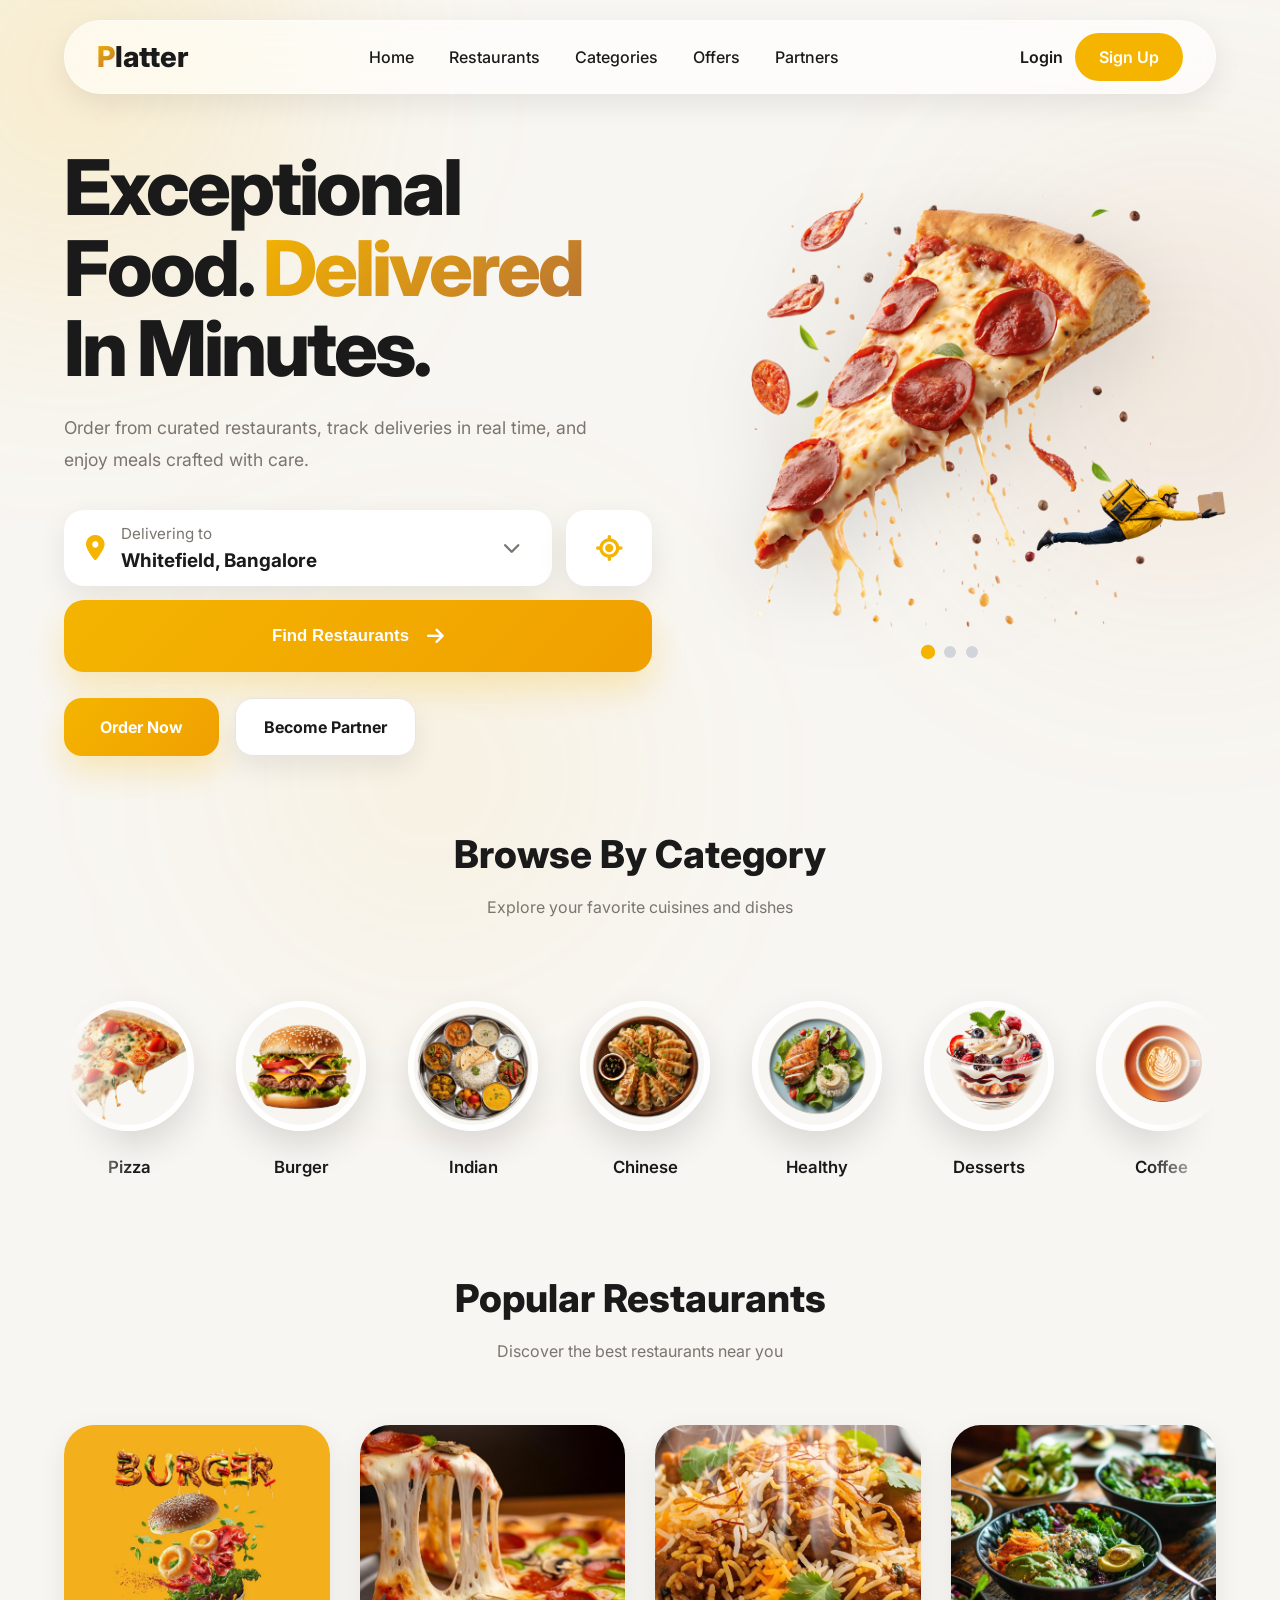
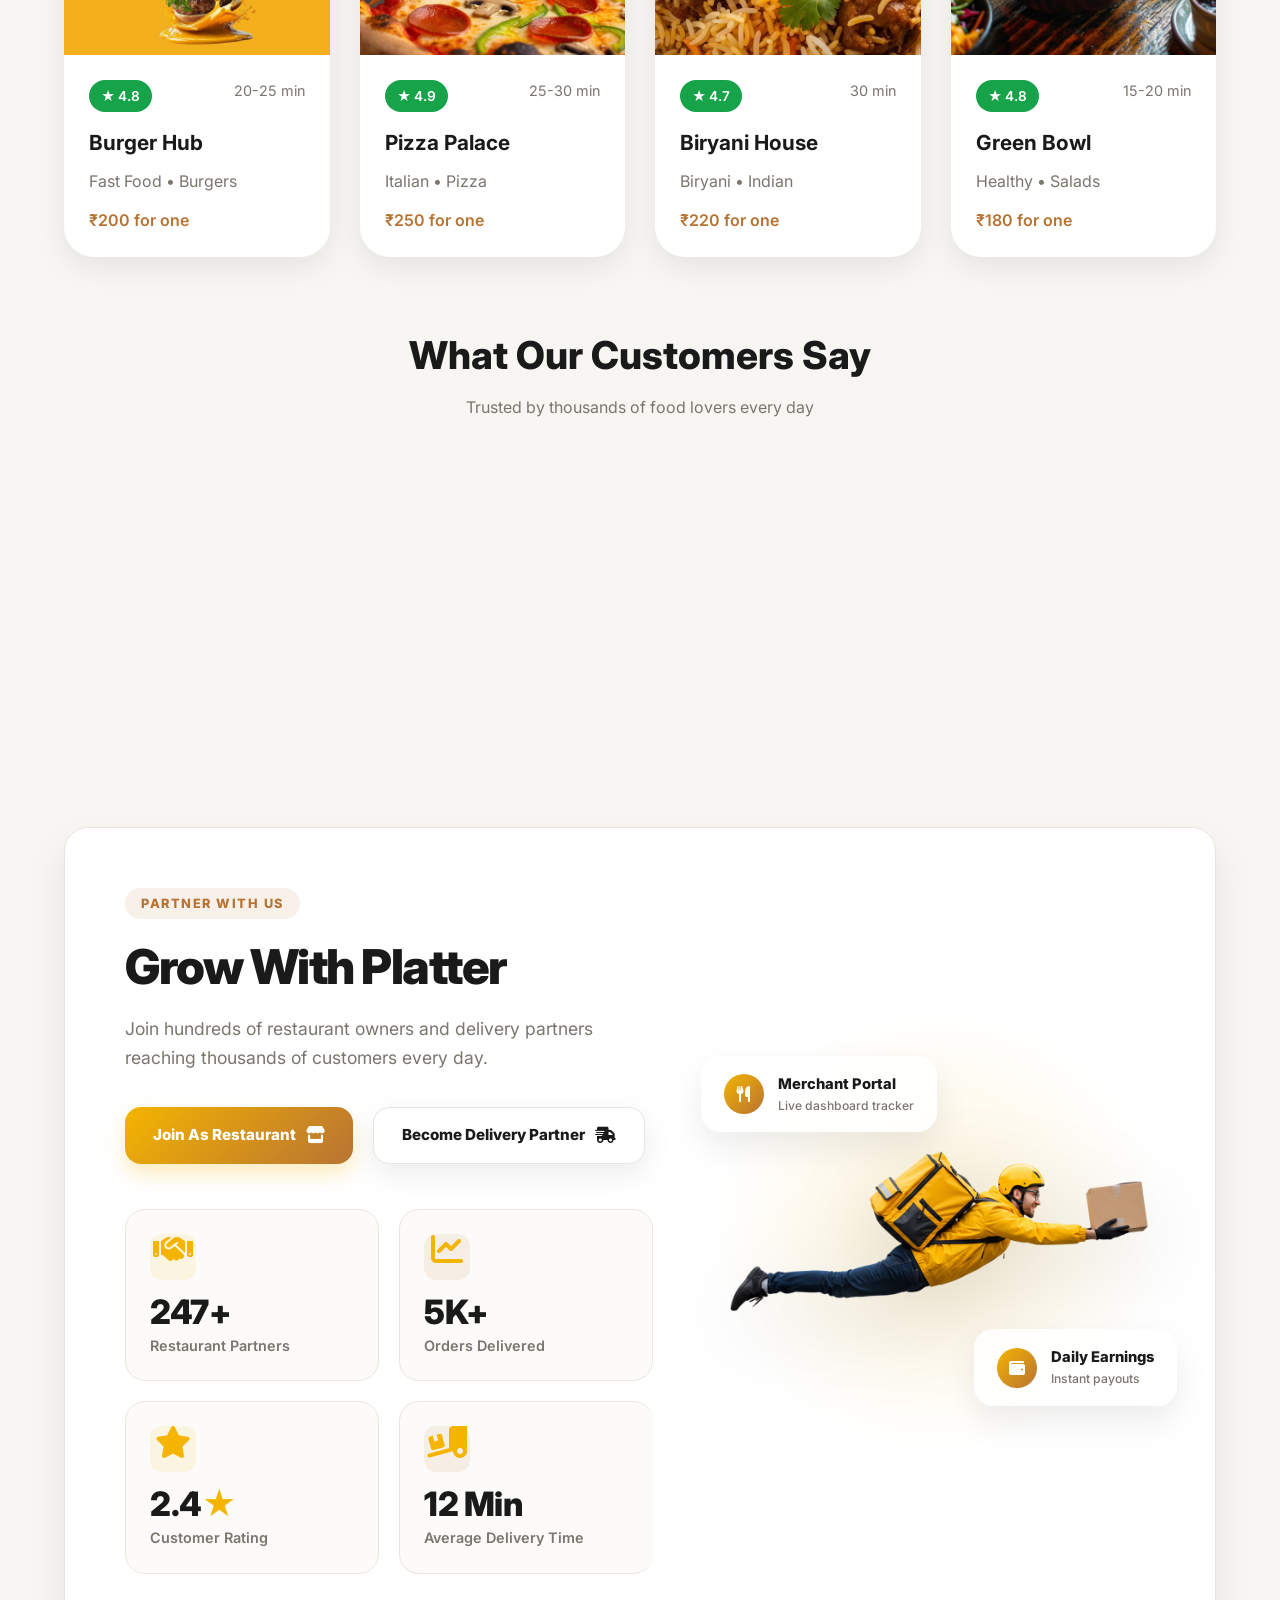
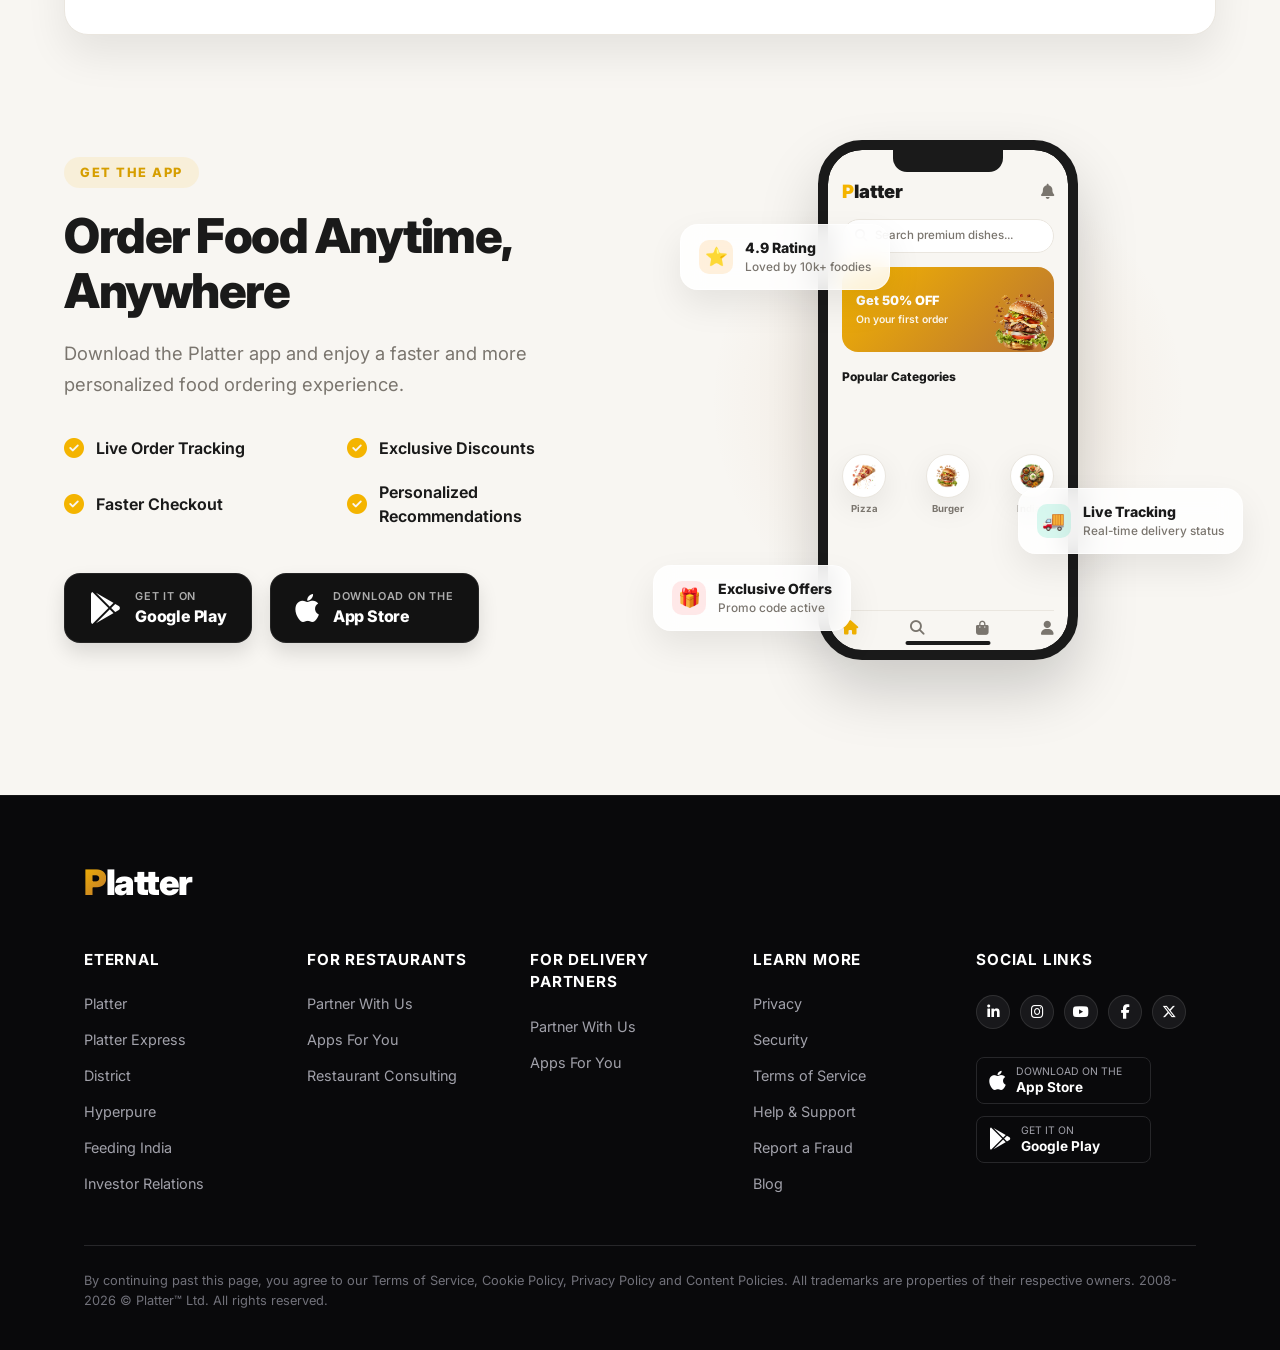
==== commit b7698dca: "feat: add mobile search functionality, persistent floating cart state, and refined navigation intera" ====
--- a/index.html
+++ b/index.html
@@ -22,6 +22,7 @@
     <!-- Background Blobs -->
     <div class="blur blob-1"></div>
     <div class="blur blob-2"></div>
+    <div class="blur blob-3"></div>
 
     <!-- NAVBAR -->
     <header class="navbar">
@@ -48,22 +49,59 @@
                 Sign Up
             </a>
 
-            <div class="hamburger">
+            <div class="hamburger" id="hamburger" aria-label="Open menu" aria-expanded="false">
                 <i class="fa-solid fa-bars"></i>
             </div>
 
         </div>
 
+        <!-- PREMIUM MOBILE MENU DRAWER -->
+        <div class="mobile-menu" id="mobileMenu" role="navigation" aria-label="Mobile navigation">
+            <ul class="mobile-nav-list">
+                <li>
+                    <a href="home.html" class="mobile-nav-link">
+                        <span class="mobile-nav-icon"><i class="fa-solid fa-house"></i></span>
+                        <span class="mobile-nav-label">Home</span>
+                        <i class="fa-solid fa-chevron-right mobile-nav-arrow"></i>
+                    </a>
+                </li>
+                <li>
+                    <a href="#" class="mobile-nav-link">
+                        <span class="mobile-nav-icon"><i class="fa-solid fa-utensils"></i></span>
+                        <span class="mobile-nav-label">Restaurants</span>
+                        <i class="fa-solid fa-chevron-right mobile-nav-arrow"></i>
+                    </a>
+                </li>
+                <li>
+                    <a href="#" class="mobile-nav-link">
+                        <span class="mobile-nav-icon"><i class="fa-solid fa-grid-2"></i></span>
+                        <span class="mobile-nav-label">Categories</span>
+                        <i class="fa-solid fa-chevron-right mobile-nav-arrow"></i>
+                    </a>
+                </li>
+                <li>
+                    <a href="#" class="mobile-nav-link">
+                        <span class="mobile-nav-icon"><i class="fa-solid fa-tag"></i></span>
+                        <span class="mobile-nav-label">Offers</span>
+                        <i class="fa-solid fa-chevron-right mobile-nav-arrow"></i>
+                    </a>
+                </li>
+                <li>
+                    <a href="#" class="mobile-nav-link">
+                        <span class="mobile-nav-icon"><i class="fa-solid fa-handshake"></i></span>
+                        <span class="mobile-nav-label">Partners</span>
+                        <i class="fa-solid fa-chevron-right mobile-nav-arrow"></i>
+                    </a>
+                </li>
+            </ul>
+            <div class="mobile-menu-divider"></div>
+            <div class="mobile-menu-actions">
+                <a href="pages/login.html" class="mobile-login-btn">Login</a>
+                <a href="pages/signup.html" class="mobile-signup-btn">Sign Up <i class="fa-solid fa-arrow-right"></i></a>
+            </div>
+        </div>
+
     </header>
-
-    <!-- MOBILE MENU -->
-    <div class="mobile-menu">
-        <a href="#">Home</a>
-        <a href="#">Restaurants</a>
-        <a href="#">Categories</a>
-        <a href="#">Offers</a>
-        <a href="#">Partners</a>
-    </div>
 
     <!-- HERO -->
     <section class="hero">
@@ -123,25 +161,6 @@
 
             </div>
 
-            <div class="hero-stats">
-
-                <div>
-                    <h3>10K+</h3>
-                    <span>Orders</span>
-                </div>
-
-                <div>
-                    <h3>500+</h3>
-                    <span>Restaurants</span>
-                </div>
-
-                <div>
-                    <h3>4.9★</h3>
-                    <span>Rating</span>
-                </div>
-
-            </div>
-
         </div>
 
         <!-- RIGHT -->
@@ -163,36 +182,6 @@
 
     </section>
 
-    <!-- STATS SECTION -->
-
-    <section class="stats-section">
-
-        <div class="stat-card">
-            <i class="fa-solid fa-truck-fast"></i>
-            <h2>10K+</h2>
-            <p>Orders Delivered</p>
-        </div>
-
-        <div class="stat-card">
-            <i class="fa-solid fa-store"></i>
-            <h2>500+</h2>
-            <p>Restaurant Partners</p>
-        </div>
-
-        <div class="stat-card">
-            <i class="fa-solid fa-star"></i>
-            <h2>4.9</h2>
-            <p>Customer Rating</p>
-        </div>
-
-        <div class="stat-card">
-            <i class="fa-solid fa-clock"></i>
-            <h2>25 Min</h2>
-            <p>Average Delivery</p>
-        </div>
-
-    </section>
-
     <!-- =========================
      FOOD CATEGORIES
 ========================= -->
@@ -422,89 +411,6 @@
                     </span>
 
                 </div>
-
-            </div>
-
-        </div>
-
-    </section>
-
-
-    <!-- =========================
-     HOW IT WORKS
-========================= -->
-
-    <section class="how-it-works">
-
-        <div class="section-title">
-
-            <h2>How It Works</h2>
-
-            <p>
-                Ordering your favorite food has never been easier
-            </p>
-
-        </div>
-
-        <div class="steps-container">
-
-            <!-- Step 1 -->
-
-            <div class="step-card">
-
-                <div class="step-icon">
-                    🍽️
-                </div>
-
-                <h3>Choose Food</h3>
-
-                <p>
-                    Browse restaurants and explore your favorite dishes.
-                </p>
-
-            </div>
-
-            <!-- Step 2 -->
-
-            <div class="step-arrow">
-                →
-            </div>
-
-            <!-- Step 3 -->
-
-            <div class="step-card">
-
-                <div class="step-icon">
-                    📦
-                </div>
-
-                <h3>Place Order</h3>
-
-                <p>
-                    Add items to your cart and complete checkout securely.
-                </p>
-
-            </div>
-
-            <!-- Arrow -->
-
-            <div class="step-arrow">
-                →
-            </div>
-
-            <!-- Step 3 -->
-
-            <div class="step-card">
-
-                <div class="step-icon">
-                    🛵
-                </div>
-
-                <h3>Fast Delivery</h3>
-
-                <p>
-                    Track your order live and enjoy fresh food at your doorstep.
-                </p>
 
             </div>
 
@@ -643,7 +549,7 @@
                 <p class="partner-description">
                     Join hundreds of restaurant owners and delivery partners reaching thousands of customers every day.
                 </p>
-                
+
                 <div class="partner-actions">
                     <a href="#" class="partner-btn partner-btn-primary">
                         <span>Join As Restaurant</span>
@@ -694,7 +600,7 @@
                 <div class="partner-image-wrapper">
                     <img src="images/hero/rider.png" alt="Platter Partner Rider" class="rider-img">
                 </div>
-                
+
                 <!-- Floating UI Cards -->
                 <div class="partner-float-card float-merchant">
                     <div class="float-icon-circle">
@@ -730,7 +636,7 @@
                 <p class="download-description">
                     Download the Platter app and enjoy a faster and more personalized food ordering experience.
                 </p>
-                
+
                 <!-- Features List -->
                 <div class="download-features-grid">
                     <div class="feature-item">
@@ -773,7 +679,7 @@
             <!-- Right Column: Phone Mockup & Floating Badges -->
             <div class="download-mockup-area">
                 <div class="mockup-glow"></div>
-                
+
                 <!-- Premium CSS-based iPhone Mockup -->
                 <div class="iphone-mockup">
                     <div class="iphone-notch"></div>
@@ -782,12 +688,12 @@
                             <div class="app-logo"><span>P</span>latter</div>
                             <i class="fa-solid fa-bell app-notification-icon"></i>
                         </div>
-                        
+
                         <div class="iphone-app-search">
                             <i class="fa-solid fa-magnifying-glass"></i>
                             <div class="search-placeholder">Search premium dishes...</div>
                         </div>
-                        
+
                         <div class="iphone-app-banner">
                             <div class="banner-text">
                                 <strong>Get 50% OFF</strong>
@@ -795,7 +701,7 @@
                             </div>
                             <img src="images/hero/burger.png" alt="App Burger" class="app-banner-img">
                         </div>
-                        
+
                         <div class="iphone-app-categories">
                             <span class="section-title">Popular Categories</span>
                             <div class="app-categories-row">
@@ -841,7 +747,7 @@
                         <span>Loved by 10k+ foodies</span>
                     </div>
                 </div>
-                
+
                 <!-- Delivery Card -->
                 <div class="floating-ui-card ui-card-delivery">
                     <div class="ui-icon-wrapper delivery-color">
@@ -852,7 +758,7 @@
                         <span>Real-time delivery status</span>
                     </div>
                 </div>
-                
+
                 <!-- Discount Card -->
                 <div class="floating-ui-card ui-card-discount">
                     <div class="ui-icon-wrapper discount-color">
@@ -867,77 +773,98 @@
         </div>
     </section>
 
-    <!-- =========================
-     FOOTER
-========================= -->
-
     <footer class="footer">
-
-        <div class="footer-grid">
-
-            <!-- Brand -->
-
-            <div class="footer-column">
-
-                <h3>
-                    <span>P</span>latter
-                </h3>
-
-                <p>
-                    Delivering delicious meals from the best
-                    restaurants directly to your doorstep.
-                </p>
-
-            </div>
-
-            <!-- Company -->
-
-            <div class="footer-column">
-
-                <h4>Company</h4>
-
-                <a href="#">About Us</a>
-                <a href="#">Careers</a>
-                <a href="#">Contact</a>
-                <a href="#">Blog</a>
-
-            </div>
-
-            <!-- Services -->
-
-            <div class="footer-column">
-
-                <h4>Services</h4>
-
-                <a href="#">Restaurants</a>
-                <a href="#">Food Delivery</a>
-                <a href="#">Offers</a>
-                <a href="#">Partner Program</a>
-
-            </div>
-
-            <!-- Legal -->
-
-            <div class="footer-column">
-
-                <h4>Legal</h4>
-
-                <a href="#">Privacy Policy</a>
-                <a href="#">Terms of Service</a>
-                <a href="#">Cookie Policy</a>
-
-            </div>
-
-        </div>
-
-        <div class="footer-bottom">
-
-            <p>
-                © 2026 Platter. All Rights Reserved.
+        <div class="footer-container">
+            <!-- Brand & Socials Row -->
+            <div class="footer-brand-row">
+                <a href="index.html" class="footer-logo"><span>P</span>latter</a>
+            </div>
+
+            <!-- Links Grid -->
+            <div class="footer-links-grid">
+                <!-- Eternal Column -->
+                <div class="footer-column">
+                    <h4 class="column-title">Eternal</h4>
+                    <ul class="column-links">
+                        <li><a href="index.html">Platter</a></li>
+                        <li><a href="home.html">Platter Express</a></li>
+                        <li><a href="#">District</a></li>
+                        <li><a href="#">Hyperpure</a></li>
+                        <li><a href="#">Feeding India</a></li>
+                        <li><a href="#">Investor Relations</a></li>
+                    </ul>
+                </div>
+
+                <!-- For Restaurants Column -->
+                <div class="footer-column">
+                    <h4 class="column-title">For Restaurants</h4>
+                    <ul class="column-links">
+                        <li><a href="#">Partner With Us</a></li>
+                        <li><a href="#">Apps For You</a></li>
+                        <li><a href="#">Restaurant Consulting</a></li>
+                    </ul>
+                </div>
+
+                <!-- For Delivery Partners Column -->
+                <div class="footer-column">
+                    <h4 class="column-title">For Delivery Partners</h4>
+                    <ul class="column-links">
+                        <li><a href="#">Partner With Us</a></li>
+                        <li><a href="#">Apps For You</a></li>
+                    </ul>
+                </div>
+
+                <!-- Learn More Column -->
+                <div class="footer-column">
+                    <h4 class="column-title">Learn More</h4>
+                    <ul class="column-links">
+                        <li><a href="#">Privacy</a></li>
+                        <li><a href="#">Security</a></li>
+                        <li><a href="#">Terms of Service</a></li>
+                        <li><a href="#">Help & Support</a></li>
+                        <li><a href="#">Report a Fraud</a></li>
+                        <li><a href="#">Blog</a></li>
+                    </ul>
+                </div>
+
+                <!-- Social Links Column -->
+                <div class="footer-column social-column">
+                    <h4 class="column-title">Social Links</h4>
+                    <div class="social-icons">
+                        <a href="#" aria-label="LinkedIn"><i class="fa-brands fa-linkedin-in"></i></a>
+                        <a href="#" aria-label="Instagram"><i class="fa-brands fa-instagram"></i></a>
+                        <a href="#" aria-label="YouTube"><i class="fa-brands fa-youtube"></i></a>
+                        <a href="#" aria-label="Facebook"><i class="fa-brands fa-facebook-f"></i></a>
+                        <a href="#" aria-label="Twitter"><i class="fa-brands fa-x-twitter"></i></a>
+                    </div>
+                    <div class="footer-store-buttons">
+                        <a href="#" class="footer-store-btn">
+                            <i class="fa-brands fa-apple"></i>
+                            <div class="btn-text">
+                                <span class="sub">Download on the</span>
+                                <span class="main">App Store</span>
+                            </div>
+                        </a>
+                        <a href="#" class="footer-store-btn">
+                            <i class="fa-brands fa-google-play"></i>
+                            <div class="btn-text">
+                                <span class="sub">GET IT ON</span>
+                                <span class="main">Google Play</span>
+                            </div>
+                        </a>
+                    </div>
+                </div>
+            </div>
+
+            <hr class="footer-divider">
+
+            <!-- Bottom Row -->
+            <p class="footer-bottom-text">
+                By continuing past this page, you agree to our Terms of Service, Cookie Policy, Privacy Policy and
+                Content Policies. All trademarks are properties of their respective owners. 2008-2026 © Platter™ Ltd.
+                All rights reserved.
             </p>
-
-        </div>
-
+        </div>
     </footer>
 
     <script src="js/script.js"></script>
--- a/css/style.css
+++ b/css/style.css
@@ -14,10 +14,12 @@
 
 body {
     font-family: 'Inter', sans-serif;
-    background: #F8F6F2;
-    color: #1A1A1A;
+    background: var(--background);
+    color: var(--text);
     overflow-x: hidden;
     min-height: 100vh;
+    line-height: 1.5;
+    -webkit-font-smoothing: antialiased;
 }
 
 /* =========================
@@ -27,52 +29,121 @@
 :root {
 
     --primary: #F4B400;
+    --primary-rgb: 244, 180, 0;
+    --primary-dark: #D69E00;
     --secondary: #B87333;
-
+    --secondary-rgb: 184, 115, 51;
     --background: #F8F6F2;
     --surface: #FFFFFF;
-
+    --surface-rgb: 255, 255, 255;
     --text: #1A1A1A;
-    --muted: #6B7280;
-
+    --muted: #7A756E;
     --border: #EAE6DF;
-
-    --shadow:
-        0 10px 30px rgba(0, 0, 0, 0.08);
-
+    --stat-card-bg: rgba(248, 246, 242, 0.45);
+
+    /* Premium Gradients */
+    --brand-gradient: linear-gradient(135deg, var(--primary), var(--secondary));
+    --button-gradient: linear-gradient(135deg, var(--primary), var(--primary-dark));
+    --glass-gradient: linear-gradient(135deg, rgba(255, 255, 255, 0.75), rgba(255, 255, 255, 0.45));
+    --glow-gradient: radial-gradient(circle, rgba(244, 180, 0, 0.18) 0%, rgba(244, 180, 0, 0) 70%);
+
+    /* Shadows & Borders */
+    --shadow-soft: 0 10px 30px rgba(0, 0, 0, 0.04);
+    --shadow-premium: 0 20px 40px rgba(0, 0, 0, 0.08);
+    --shadow-card: 0 15px 35px rgba(0, 0, 0, 0.06);
+    --radius-round: 60px;
+    --radius-card: 24px;
+    --radius-pill: 30px;
+    --radius-btn: 16px;
+
+    /* Theme-adapting variables */
+    --navbar-border: rgba(255, 255, 255, 0.5);
+    --navbar-scrolled-border: rgba(0, 0, 0, 0.06);
+    --glass-border: rgba(255, 255, 255, 0.6);
+
+    /* Backwards compatibility glass styles */
+    --glass-bg: rgba(255, 255, 255, 0.85);
+    --glass-shadow: rgba(0, 0, 0, 0.08);
+
+    /* Backwards compatibility landing variables */
+    --shadow: 0 10px 30px rgba(0, 0, 0, 0.08);
+}
+
+@media (prefers-color-scheme: dark) {
+    :root {
+        --background: #0E0D0B;
+        --surface: #1A1815;
+        --surface-rgb: 26, 24, 21;
+        --text: #F5F3EF;
+        --muted: #9D978F;
+        --border: #2C2925;
+        --stat-card-bg: rgba(14, 13, 11, 0.45);
+
+        /* Gradient & Shadow adaptation */
+        --glass-gradient: linear-gradient(135deg, rgba(26, 24, 21, 0.75), rgba(26, 24, 21, 0.45));
+        --shadow-soft: 0 10px 30px rgba(0, 0, 0, 0.3);
+        --shadow-premium: 0 20px 40px rgba(0, 0, 0, 0.45);
+        --shadow-card: 0 15px 35px rgba(0, 0, 0, 0.35);
+
+        --navbar-border: rgba(255, 255, 255, 0.08);
+        --navbar-scrolled-border: rgba(255, 255, 255, 0.08);
+        --glass-border: rgba(255, 255, 255, 0.08);
+
+        /* Backwards compatibility glass styles */
+        --glass-bg: rgba(26, 24, 21, 0.85);
+        --glass-shadow: rgba(0, 0, 0, 0.35);
+
+        /* Backwards compatibility landing variables */
+        --shadow: 0 10px 30px rgba(0, 0, 0, 0.45);
+    }
 }
 
 /* =========================
    BLUR BLOBS
-========================= */
+ ========================= */
 
 .blur {
     position: absolute;
     border-radius: 50%;
     filter: blur(120px);
-    z-index: -1;
+    z-index: -2;
+    pointer-events: none;
 }
 
 .blob-1 {
-
+    width: 450px;
+    height: 450px;
+    background: rgba(244, 180, 0, 0.15);
+    top: -150px;
+    left: -150px;
+    animation: pulseBlob 15s infinite alternate ease-in-out;
+}
+
+.blob-2 {
+    width: 400px;
+    height: 400px;
+    background: rgba(184, 115, 51, 0.12);
+    right: -100px;
+    top: 20%;
+    animation: pulseBlob 12s infinite alternate-reverse ease-in-out;
+}
+
+.blob-3 {
     width: 350px;
     height: 350px;
-
-    background: #F4B40040;
-
-    top: -100px;
-    left: -100px;
-}
-
-.blob-2 {
-
-    width: 300px;
-    height: 300px;
-
-    background: #B8733340;
-
-    right: -80px;
-    bottom: 150px;
+    background: rgba(244, 180, 0, 0.08);
+    left: 20%;
+    bottom: -50px;
+}
+
+@keyframes pulseBlob {
+    0% {
+        transform: scale(1) translate(0, 0);
+    }
+
+    100% {
+        transform: scale(1.15) translate(30px, 20px);
+    }
 }
 
 /* =========================
@@ -81,30 +152,50 @@
 
 .navbar {
 
+    position: fixed;
+    top: 20px;
+    left: 0;
+    right: 0;
+
     width: 90%;
     max-width: 1400px;
 
-    margin: 20px auto;
-
-    padding: 18px 35px;
+    margin: 0 auto;
+
+    padding: 12px 32px;
 
     display: flex;
     justify-content: space-between;
     align-items: center;
 
-    background:
-        rgba(255, 255, 255, .75);
-
-    backdrop-filter: blur(20px);
-
+    background: rgba(var(--surface-rgb), 0.65);
+
+    backdrop-filter: blur(25px) saturate(160%);
+    -webkit-backdrop-filter: blur(25px) saturate(160%);
+
+    border: 1px solid var(--navbar-border);
     border-radius: 60px;
 
     box-shadow: var(--shadow);
 
-    position: sticky;
-    top: 15px;
-
     z-index: 1000;
+
+    transition: all 0.4s cubic-bezier(0.16, 1, 0.3, 1);
+}
+
+.navbar.scrolled {
+    top: 0;
+    width: 100%;
+    max-width: 100%;
+    margin: 0 auto;
+    border-radius: 0;
+    border-top: none;
+    border-left: none;
+    border-right: none;
+    border-bottom: 1px solid var(--navbar-scrolled-border);
+    background: rgba(var(--surface-rgb), 0.85);
+    padding: 10px 48px;
+    box-shadow: 0 10px 30px rgba(0, 0, 0, 0.05);
 }
 
 .logo {
@@ -115,6 +206,10 @@
 
 .logo span {
     color: var(--primary);
+    background: var(--brand-gradient);
+    -webkit-background-clip: text;
+    background-clip: text;
+    -webkit-text-fill-color: transparent;
 }
 
 .nav-links {
@@ -175,44 +270,228 @@
 }
 
 .hamburger {
-
     display: none;
-
-    font-size: 1.4rem;
-
+    width: 42px;
+    height: 42px;
+    border-radius: 12px;
+    background: rgba(var(--surface-rgb), 0.7);
+    border: 1px solid var(--border);
+    align-items: center;
+    justify-content: center;
+    font-size: 1.1rem;
     cursor: pointer;
+    color: var(--text);
+    transition: all 0.3s cubic-bezier(0.16, 1, 0.3, 1);
+    flex-shrink: 0;
+}
+
+.hamburger:hover {
+    background: var(--primary);
+    border-color: var(--primary);
+    color: white;
+}
+
+.hamburger.is-open {
+    background: rgba(var(--primary-rgb), 0.12);
+    border-color: var(--primary);
+    color: var(--primary);
 }
 
 /* =========================
-   MOBILE MENU
+   MOBILE MENU (PREMIUM DRAWER)
 ========================= */
 
 .mobile-menu {
-
-    display: none;
-
-    width: 90%;
-
-    margin: auto;
-
-    background: white;
-
-    border-radius: 20px;
-
-    padding: 20px;
-
-    box-shadow: var(--shadow);
-}
-
-.mobile-menu a {
-
-    display: block;
-
+    /* Hidden by default — slide-up state */
+    position: absolute;
+    top: calc(100% + 10px);
+    left: 0;
+    right: 0;
+    width: 100%;
+
+    background: rgba(var(--surface-rgb), 0.92);
+    backdrop-filter: blur(32px) saturate(180%);
+    -webkit-backdrop-filter: blur(32px) saturate(180%);
+
+    border: 1px solid var(--border);
+    border-radius: 24px;
+
+    padding: 12px 16px 20px;
+
+    box-shadow:
+        0 20px 60px rgba(0, 0, 0, 0.12),
+        0 4px 16px rgba(0, 0, 0, 0.06);
+
+    /* Animation */
+    opacity: 0;
+    transform: translateY(-12px) scale(0.98);
+    pointer-events: none;
+    transition:
+        opacity 0.3s cubic-bezier(0.16, 1, 0.3, 1),
+        transform 0.3s cubic-bezier(0.16, 1, 0.3, 1);
+
+    z-index: 999;
+    overflow: hidden;
+}
+
+.mobile-menu.is-open {
+    opacity: 1;
+    transform: translateY(0) scale(1);
+    pointer-events: auto;
+}
+
+/* Nav list reset */
+.mobile-nav-list {
+    list-style: none;
+    margin: 0;
+    padding: 0;
+    display: flex;
+    flex-direction: column;
+    gap: 2px;
+}
+
+/* Each nav row */
+.mobile-nav-link {
+    display: flex;
+    align-items: center;
+    gap: 14px;
     text-decoration: none;
-
+    padding: 12px 14px;
+    border-radius: 16px;
+    transition: background 0.2s ease, color 0.2s ease;
+    position: relative;
+    overflow: hidden;
+
+    /* Stagger animation helpers (set via JS) */
+    opacity: 0;
+    transform: translateX(-8px);
+}
+
+.mobile-menu.is-open .mobile-nav-link {
+    animation: mobileNavSlideIn 0.35s cubic-bezier(0.16, 1, 0.3, 1) forwards;
+}
+
+.mobile-menu.is-open .mobile-nav-list li:nth-child(1) .mobile-nav-link { animation-delay: 0.04s; }
+.mobile-menu.is-open .mobile-nav-list li:nth-child(2) .mobile-nav-link { animation-delay: 0.09s; }
+.mobile-menu.is-open .mobile-nav-list li:nth-child(3) .mobile-nav-link { animation-delay: 0.14s; }
+.mobile-menu.is-open .mobile-nav-list li:nth-child(4) .mobile-nav-link { animation-delay: 0.19s; }
+.mobile-menu.is-open .mobile-nav-list li:nth-child(5) .mobile-nav-link { animation-delay: 0.24s; }
+
+@keyframes mobileNavSlideIn {
+    from {
+        opacity: 0;
+        transform: translateX(-8px);
+    }
+    to {
+        opacity: 1;
+        transform: translateX(0);
+    }
+}
+
+.mobile-nav-link:hover {
+    background: rgba(var(--primary-rgb), 0.08);
+}
+
+.mobile-nav-link:hover .mobile-nav-icon {
+    background: var(--primary);
+    color: white;
+}
+
+.mobile-nav-link:hover .mobile-nav-label {
+    color: var(--primary);
+}
+
+.mobile-nav-link:hover .mobile-nav-arrow {
+    color: var(--primary);
+    transform: translateX(3px);
+}
+
+/* Icon pill */
+.mobile-nav-icon {
+    width: 38px;
+    height: 38px;
+    border-radius: 11px;
+    background: rgba(var(--surface-rgb), 1);
+    border: 1px solid var(--border);
+    display: flex;
+    align-items: center;
+    justify-content: center;
+    font-size: 0.95rem;
+    color: var(--muted);
+    flex-shrink: 0;
+    transition: all 0.25s ease;
+}
+
+/* Label */
+.mobile-nav-label {
+    font-size: 1rem;
+    font-weight: 600;
     color: var(--text);
-
-    margin: 12px 0;
+    flex: 1;
+    transition: color 0.2s ease;
+}
+
+/* Chevron arrow */
+.mobile-nav-arrow {
+    font-size: 0.7rem;
+    color: var(--muted);
+    opacity: 0.5;
+    transition: all 0.2s ease;
+    flex-shrink: 0;
+}
+
+/* Divider */
+.mobile-menu-divider {
+    height: 1px;
+    background: var(--border);
+    margin: 14px 4px;
+    border-radius: 1px;
+}
+
+/* Auth action buttons */
+.mobile-menu-actions {
+    display: flex;
+    gap: 10px;
+    padding: 0 4px;
+}
+
+.mobile-login-btn,
+.mobile-signup-btn {
+    flex: 1;
+    display: flex;
+    align-items: center;
+    justify-content: center;
+    gap: 8px;
+    padding: 13px 16px;
+    border-radius: 14px;
+    font-size: 0.95rem;
+    font-weight: 700;
+    text-decoration: none;
+    transition: all 0.25s cubic-bezier(0.16, 1, 0.3, 1);
+}
+
+.mobile-login-btn {
+    background: transparent;
+    border: 1.5px solid var(--border);
+    color: var(--text);
+}
+
+.mobile-login-btn:hover {
+    border-color: var(--primary);
+    color: var(--primary);
+    background: rgba(var(--primary-rgb), 0.06);
+}
+
+.mobile-signup-btn {
+    background: linear-gradient(135deg, var(--primary), var(--secondary));
+    color: white;
+    border: none;
+    box-shadow: 0 8px 20px rgba(var(--primary-rgb), 0.3);
+}
+
+.mobile-signup-btn:hover {
+    transform: translateY(-2px);
+    box-shadow: 0 12px 28px rgba(var(--primary-rgb), 0.4);
 }
 
 /* =========================
@@ -224,7 +503,7 @@
     width: 90%;
     max-width: 1400px;
 
-    margin: 55px auto 70px;
+    margin: 140px auto 70px;
 
     display: grid;
     grid-template-columns: minmax(0, 1.05fr) minmax(420px, .95fr);
@@ -308,7 +587,7 @@
 
     border-radius: 20px;
 
-    background: white;
+    background: var(--surface);
 
     box-shadow: var(--shadow);
 }
@@ -375,7 +654,7 @@
 
     flex: 0 0 auto;
 
-    background: white;
+    background: var(--surface);
 
     color: var(--muted);
 
@@ -392,7 +671,7 @@
 
     border-radius: 20px;
 
-    background: white;
+    background: var(--surface);
 
     color: var(--primary);
 
@@ -503,7 +782,7 @@
 
     border: 1px solid var(--border);
 
-    background: white;
+    background: var(--surface);
     color: var(--text);
 
     box-shadow:
@@ -556,7 +835,7 @@
 
 .trust-chips span {
 
-    background: white;
+    background: var(--surface);
 
     padding: 10px 16px;
 
@@ -698,7 +977,7 @@
 
     margin: 40px auto 100px;
 
-    background: white;
+    background: var(--surface);
 
     border-radius: 35px;
 
@@ -805,33 +1084,27 @@
     /* NAVBAR */
 
     .navbar {
-
         width: 92%;
-
         margin: 12px auto;
-
-        padding: 14px 18px;
-
-        border-radius: 20px;
+        padding: 12px 16px;
+        border-radius: 22px;
+        /* Allow mobile-menu to overflow below */
+        overflow: visible;
+        flex-wrap: wrap;
     }
 
     .logo {
-
         font-size: 1.5rem;
     }
 
     .nav-links,
     .login-btn,
     .signup-btn {
-
         display: none;
     }
 
     .hamburger {
-
-        display: block;
-
-        font-size: 1.3rem;
+        display: flex;
     }
 
     /* HERO */
@@ -842,25 +1115,30 @@
 
         width: 92%;
 
-        gap: 24px;
-
-        margin: 24px auto 50px;
+        gap: 8px;
+
+        margin: 20px auto 50px;
 
         text-align: center;
     }
 
     .hero-left {
-
+        order: 2;
+    }
+
+    .hero-right {
         order: 1;
-    }
-
-    .hero-right {
-
-        order: 2;
-
-        height: auto;
-
+        height: 280px;
         margin-top: 0;
+        margin-bottom: 8px;
+        /* Decorative glow ring behind the food image */
+        background: radial-gradient(
+            ellipse at center,
+            rgba(var(--primary-rgb), 0.10) 0%,
+            rgba(var(--primary-rgb), 0.04) 55%,
+            transparent 75%
+        );
+        border-radius: 32px;
     }
 
     .hero-left h1 {
@@ -972,7 +1250,7 @@
 
     .trust-chips span {
 
-        background: white;
+        background: var(--surface);
 
         padding: 8px 14px;
 
@@ -1019,19 +1297,18 @@
     /* HERO IMAGE */
 
     #food-slider {
-
-        width: 280px;
-
-        height: 280px;
+        width: min(220px, 60vw);
+        height: min(220px, 60vw);
     }
 
     .rider {
-
-        width: 95px;
-
-        right: 5px;
-
-        bottom: 10px;
+        width: 90px;
+        right: calc(50% - 160px);
+        bottom: 4px;
+    }
+
+    .slider-dots {
+        bottom: -6px;
     }
 
     /* STATS SECTION */
@@ -1187,7 +1464,7 @@
     width: 90%;
     max-width: 1400px;
 
-    margin: 120px auto 100px;
+    margin: 60px auto 50px;
 }
 
 /* SECTION TITLE */
@@ -1207,14 +1484,14 @@
 
     margin-bottom: 10px;
 
-    color: #111;
+    color: var(--text);
 }
 
 .section-title p {
 
     font-size: 1rem;
 
-    color: #6B7280;
+    color: var(--muted);
 
     line-height: 1.7;
 }
@@ -1310,7 +1587,7 @@
 
     font-weight: 600;
 
-    color: #111;
+    color: var(--text);
 
     transition: .3s ease;
 }
@@ -1330,7 +1607,7 @@
     width: 90%;
     max-width: 1400px;
 
-    margin: 140px auto;
+    margin: 70px auto;
 }
 
 .restaurant-grid {
@@ -1345,7 +1622,7 @@
 
 .restaurant-card {
 
-    background: white;
+    background: var(--surface);
 
     border-radius: 30px;
 
@@ -1455,7 +1732,7 @@
     width: 90%;
     max-width: 1400px;
 
-    margin: 140px auto;
+    margin: 70px auto;
 }
 
 .steps-container {
@@ -1474,7 +1751,7 @@
 
     flex: 1;
 
-    background: white;
+    background: var(--surface);
 
     border-radius: 30px;
 
@@ -1532,7 +1809,7 @@
     width: 90%;
     max-width: 1400px;
 
-    margin: 140px auto;
+    margin: 70px auto;
 }
 
 .testimonial-grid {
@@ -1549,7 +1826,7 @@
 
 .testimonial-card {
 
-    background: white;
+    background: var(--surface);
 
     border-radius: 30px;
 
@@ -1630,10 +1907,10 @@
 
 /* --- 1. BECOME A PARTNER SECTION --- */
 .partner-section {
-    padding: 100px 0;
+    padding: 60px 0;
     width: 90%;
     max-width: 1400px;
-    margin: 140px auto 60px;
+    margin: 70px auto 30px;
     background: var(--surface);
     border-radius: 24px;
     box-shadow: 0 20px 40px rgba(0, 0, 0, 0.08);
@@ -1746,7 +2023,7 @@
 }
 
 .stat-card {
-    background: rgba(248, 246, 242, 0.45);
+    background: var(--stat-card-bg);
     border: 1px solid var(--border);
     border-radius: 20px;
     padding: 24px;
@@ -1839,8 +2116,8 @@
     display: flex;
     align-items: center;
     gap: 14px;
-    background: rgba(255, 255, 255, 0.85);
-    border: 1px solid rgba(255, 255, 255, 0.6);
+    background: var(--glass-bg);
+    border: 1px solid var(--glass-border);
     backdrop-filter: blur(12px);
     -webkit-backdrop-filter: blur(12px);
     padding: 16px 22px;
@@ -1852,7 +2129,7 @@
 
 .partner-float-card:hover {
     transform: translateY(-5px) scale(1.02);
-    background: white;
+    background: var(--surface);
 }
 
 .float-merchant {
@@ -1897,7 +2174,7 @@
 
 /* --- 2. DOWNLOAD APP SECTION --- */
 .download-section {
-    padding: 100px 0 120px;
+    padding: 60px 0 70px;
     width: 90%;
     max-width: 1400px;
     margin: 0 auto;
@@ -2261,8 +2538,8 @@
     display: flex;
     align-items: center;
     gap: 12px;
-    background: rgba(255, 255, 255, 0.85);
-    border: 1px solid rgba(255, 255, 255, 0.6);
+    background: var(--glass-bg);
+    border: 1px solid var(--glass-border);
     backdrop-filter: blur(12px);
     -webkit-backdrop-filter: blur(12px);
     padding: 12px 18px;
@@ -2274,7 +2551,7 @@
 
 .floating-ui-card:hover {
     transform: translateY(-5px) scale(1.02);
-    background: white;
+    background: var(--surface);
 }
 
 .ui-card-rating {
@@ -2349,9 +2626,11 @@
     0% {
         transform: translateY(0px);
     }
+
     50% {
         transform: translateY(-12px);
     }
+
     100% {
         transform: translateY(0px);
     }
@@ -2362,86 +2641,181 @@
 ========================= */
 
 .footer {
-
-    background: #1A1A1A;
-
-    color: white;
-
-    padding: 80px 5% 30px;
-
-    margin-top: 140px;
-}
-
-.footer-grid {
-
+    background: #09090b; /* Deep premium black */
+    color: #a1a1aa; /* Light gray text */
+    padding: 60px 0 40px;
+    margin-top: 50px;
+    font-family: 'Inter', sans-serif;
+    border-top: 1px solid rgba(255, 255, 255, 0.05);
+}
+
+.footer-container {
+    width: 90%;
     max-width: 1400px;
-
-    margin: auto;
-
+    margin: 0 auto;
+    padding: 0 20px;
+}
+
+.footer-brand-row {
+    display: flex;
+    justify-content: space-between;
+    align-items: center;
+    margin-bottom: 40px;
+}
+
+.footer-logo {
+    font-size: 2.2rem;
+    font-weight: 900;
+    letter-spacing: -1.5px;
+    color: #ffffff;
+    text-decoration: none;
+}
+
+.footer-logo span {
+    color: var(--primary);
+    background: var(--brand-gradient);
+    -webkit-background-clip: text;
+    background-clip: text;
+    -webkit-text-fill-color: transparent;
+}
+
+.footer-links-grid {
     display: grid;
-
-    grid-template-columns:
-        2fr 1fr 1fr 1fr;
-
-    gap: 50px;
-}
-
-.footer-column h3 {
-
-    font-size: 2rem;
-
-    margin-bottom: 20px;
-}
-
-.footer-column h3 span {
-
-    color: var(--primary);
-}
-
-.footer-column h4 {
-
-    margin-bottom: 20px;
-}
-
-.footer-column p {
-
-    color: #BDBDBD;
-
-    line-height: 1.8;
-}
-
-.footer-column a {
-
-    display: block;
-
-    color: #BDBDBD;
-
+    grid-template-columns: repeat(4, 1fr) 1.2fr;
+    gap: 40px;
+    margin-bottom: 50px;
+}
+
+.footer-column {
+    display: flex;
+    flex-direction: column;
+    gap: 16px;
+}
+
+.column-title {
+    font-size: 0.95rem;
+    font-weight: 700;
+    color: #ffffff;
+    text-transform: uppercase;
+    letter-spacing: 0.8px;
+    margin-bottom: 4px;
+}
+
+.column-links {
+    list-style: none;
+    padding: 0;
+    margin: 0;
+    display: flex;
+    flex-direction: column;
+    gap: 12px;
+}
+
+.column-links a {
+    color: #a1a1aa;
     text-decoration: none;
-
-    margin-bottom: 12px;
-
-    transition: .3s ease;
-}
-
-.footer-column a:hover {
-
-    color: white;
-}
-
-.footer-bottom {
-
-    max-width: 1400px;
-
-    margin: 50px auto 0;
-
-    padding-top: 25px;
-
-    border-top:
-        1px solid rgba(255, 255, 255, .1);
-
-    text-align: center;
-
-    color: #BDBDBD;
+    font-size: 0.9rem;
+    font-weight: 400;
+    transition: color 0.2s ease;
+}
+
+.column-links a:hover {
+    color: #ffffff;
+}
+
+/* Social Column Styling */
+.social-column {
+    display: flex;
+    flex-direction: column;
+    gap: 20px;
+}
+
+.social-icons {
+    display: flex;
+    gap: 10px;
+}
+
+.social-icons a {
+    width: 34px;
+    height: 34px;
+    border-radius: 50%;
+    background: #18181b;
+    border: 1px solid rgba(255, 255, 255, 0.1);
+    color: #ffffff;
+    display: flex;
+    align-items: center;
+    justify-content: center;
+    text-decoration: none;
+    font-size: 0.9rem;
+    transition: all 0.3s ease;
+}
+
+.social-icons a:hover {
+    background: #ffffff;
+    color: #09090b;
+    transform: translateY(-2px);
+    box-shadow: 0 4px 12px rgba(255, 255, 255, 0.15);
+}
+
+/* Footer store buttons mimicking Zomato's app store badges */
+.footer-store-buttons {
+    display: flex;
+    flex-direction: column;
+    gap: 12px;
+    margin-top: 8px;
+}
+
+.footer-store-btn {
+    display: flex;
+    align-items: center;
+    gap: 10px;
+    background: #09090b;
+    border: 1px solid #27272a;
+    padding: 8px 12px;
+    border-radius: 8px;
+    color: #ffffff;
+    text-decoration: none;
+    width: 175px;
+    transition: all 0.2s ease;
+}
+
+.footer-store-btn:hover {
+    border-color: #52525b;
+    background: #18181b;
+}
+
+.footer-store-btn i {
+    font-size: 1.4rem;
+    color: #ffffff;
+}
+
+.footer-store-btn .btn-text {
+    display: flex;
+    flex-direction: column;
+    line-height: 1.2;
+}
+
+.footer-store-btn .btn-text .sub {
+    font-size: 0.65rem;
+    color: #a1a1aa;
+    text-transform: uppercase;
+}
+
+.footer-store-btn .btn-text .main {
+    font-size: 0.85rem;
+    font-weight: 700;
+}
+
+.footer-divider {
+    border: none;
+    border-top: 1px solid #27272a;
+    margin-bottom: 25px;
+}
+
+.footer-bottom-text {
+    font-size: 0.8rem;
+    color: #71717a;
+    line-height: 1.5;
+    text-align: left;
 }
 
 /* =========================
@@ -2459,6 +2833,57 @@
     .testimonial-grid {
 
         grid-template-columns: 1fr;
+    }
+
+    /* Partner & Download Sections Responsive */
+    .partner-container {
+        grid-template-columns: 1fr;
+        gap: 40px;
+        padding: 0 40px;
+    }
+
+    .partner-content {
+        align-items: center;
+        text-align: center;
+    }
+
+    .partner-heading {
+        font-size: 2.6rem;
+        text-align: center;
+    }
+
+    .partner-description {
+        text-align: center;
+        margin-bottom: 30px;
+    }
+
+    .partner-illustration {
+        height: 420px;
+        margin-top: 20px;
+    }
+
+    .download-container {
+        grid-template-columns: 1fr;
+        gap: 40px;
+    }
+
+    .download-content {
+        align-items: center;
+        text-align: center;
+    }
+
+    .download-heading {
+        font-size: 2.6rem;
+        text-align: center;
+    }
+
+    .download-description {
+        text-align: center;
+        margin-bottom: 30px;
+    }
+
+    .download-mockup-area {
+        height: 480px;
     }
 }
 
@@ -2555,15 +2980,41 @@
 
 
     .footer {
-
-        padding: 60px 5% 30px;
-    }
-
-    .footer-grid {
-
-        text-align: center;
-
-        gap: 35px;
+        padding: 40px 0 30px;
+    }
+
+    .footer-links-grid {
+        grid-template-columns: repeat(2, 1fr);
+        gap: 30px;
+    }
+
+    /* Partner & Download Responsive overrides */
+    .partner-container {
+        padding: 0 24px;
+        gap: 30px;
+    }
+
+    .partner-heading {
+        font-size: 2.2rem;
+    }
+
+    .partner-illustration {
+        display: none; /* Hide illustrative content to save screen space and avoid overflow */
+    }
+
+    .download-mockup-area {
+        height: 380px;
+    }
+
+    .iphone-mockup {
+        width: 180px;
+        height: 360px;
+        border-radius: 28px;
+    }
+
+    .mockup-glow {
+        width: 300px;
+        height: 300px;
     }
 }
 
@@ -2582,7 +3033,7 @@
 
         width: 94%;
 
-        margin: 22px auto 42px;
+        margin: 90px auto 42px;
     }
 
     .hero-left h1 {
@@ -2651,22 +3102,18 @@
     }
 
     #food-slider {
-
-        width: min(250px, 78vw);
-
-        height: min(250px, 78vw);
+        width: min(200px, 55vw);
+        height: min(200px, 55vw);
     }
 
     .rider {
-
-        width: 82px;
-
-        right: 0;
+        width: 72px;
+        right: calc(50% - 145px);
+        bottom: 0;
     }
 
     .slider-dots {
-
-        bottom: -18px;
+        bottom: -14px;
     }
 
     .stats-section,
@@ -2685,9 +3132,9 @@
     .testimonials,
     .partner-section {
 
-        margin-top: 80px;
-
-        margin-bottom: 70px;
+        margin-top: 40px;
+
+        margin-bottom: 35px;
     }
 
     .restaurant-image {
@@ -2695,4 +3142,66 @@
         height: 210px;
     }
 
+    .footer-links-grid {
+        grid-template-columns: 1fr;
+        gap: 25px;
+    }
+
+    .footer-brand-row {
+        flex-direction: column;
+        align-items: flex-start;
+        gap: 15px;
+    }
+
+    /* Partner & Download Small Mobile overrides */
+    .partner-actions {
+        flex-direction: column;
+        gap: 12px;
+        width: 100%;
+        margin-bottom: 35px;
+    }
+
+    .partner-btn {
+        width: 100%;
+        justify-content: center;
+    }
+
+    .store-buttons-container {
+        flex-direction: column;
+        gap: 12px;
+        width: 100%;
+    }
+
+    .store-btn {
+        width: 100%;
+        justify-content: center;
+    }
+
+    .partner-stats-grid {
+        grid-template-columns: repeat(2, 1fr);
+        gap: 12px;
+    }
+
+    .partner-stats-grid .stat-card {
+        padding: 12px 14px;
+        align-items: center;
+        text-align: center;
+        border: 1px solid var(--border);
+        border-radius: 20px;
+    }
+
+    .partner-stats-grid .stat-num {
+        font-size: 1.6rem;
+    }
+
+    .partner-stats-grid .stat-label {
+        font-size: 0.8rem;
+    }
+
+    .partner-stats-grid .stat-icon-wrapper {
+        width: 38px;
+        height: 38px;
+        font-size: 1rem;
+        margin-bottom: 8px;
+    }
 }
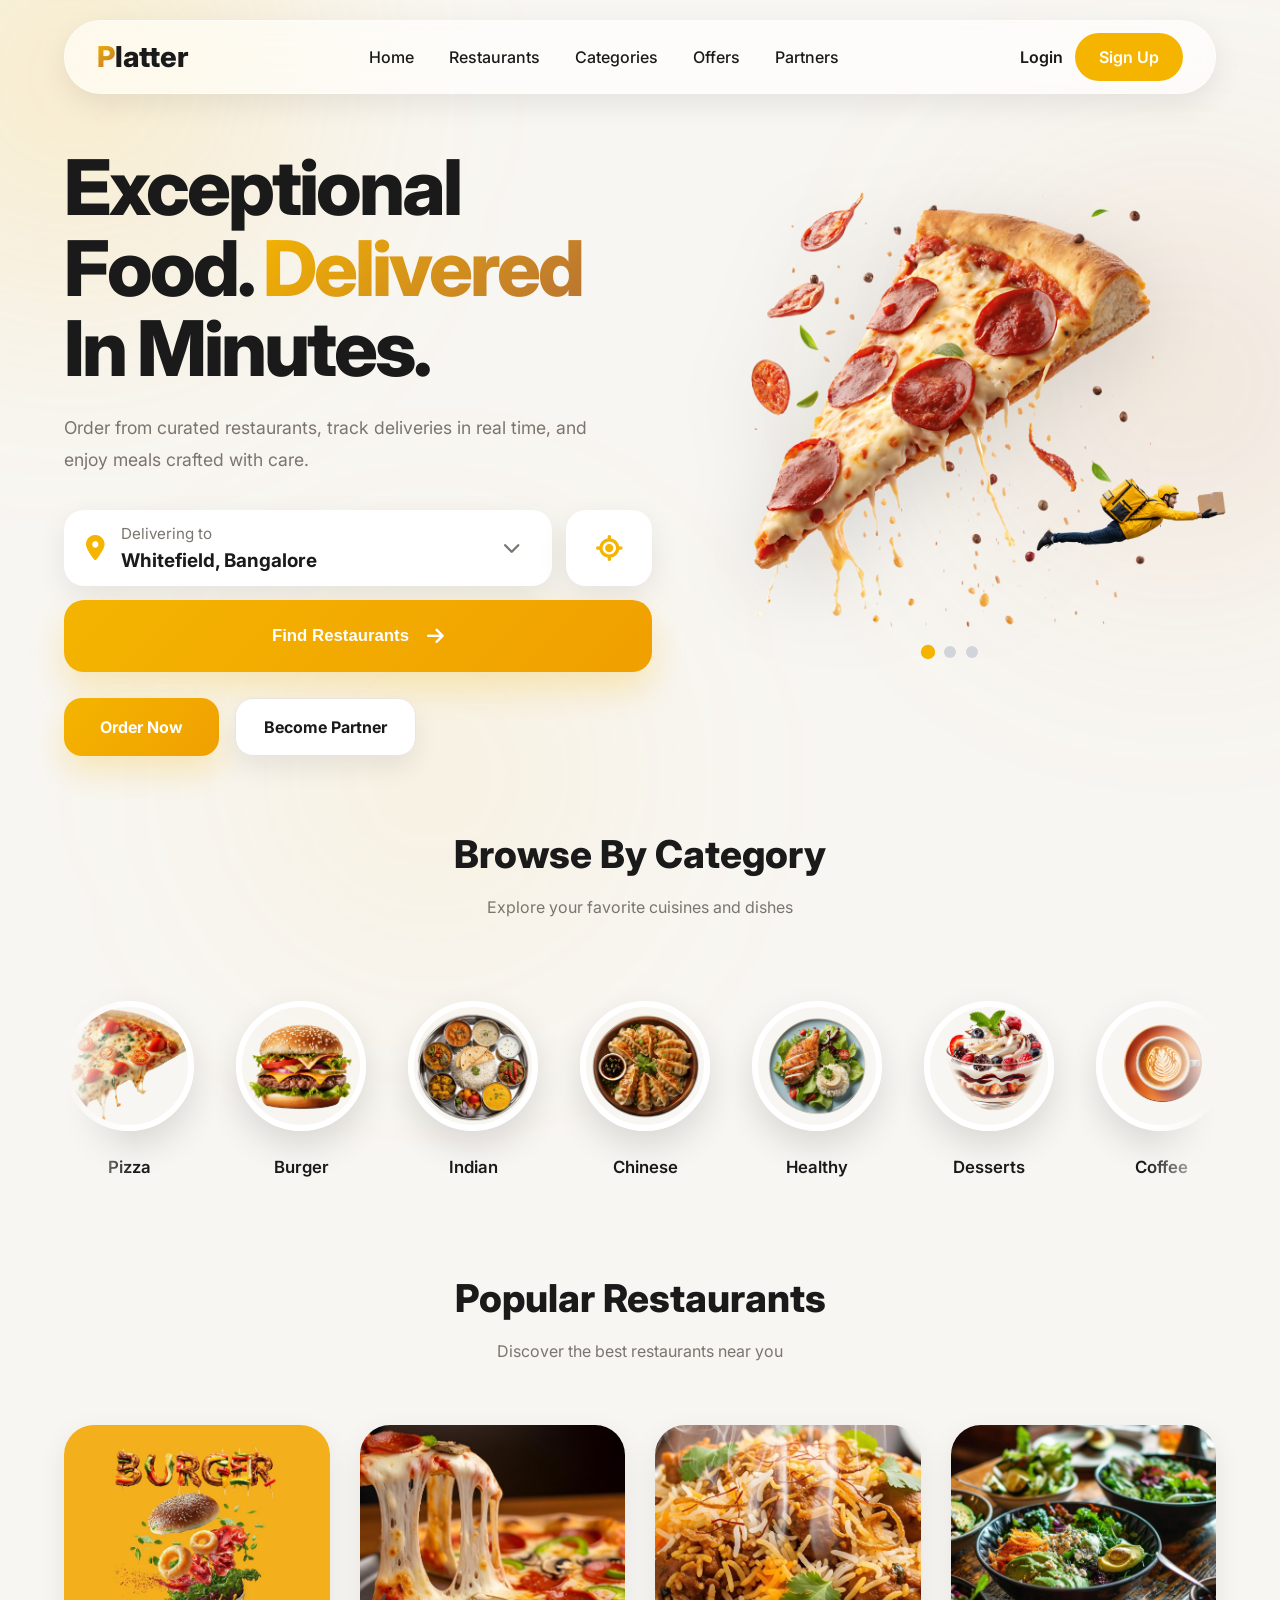
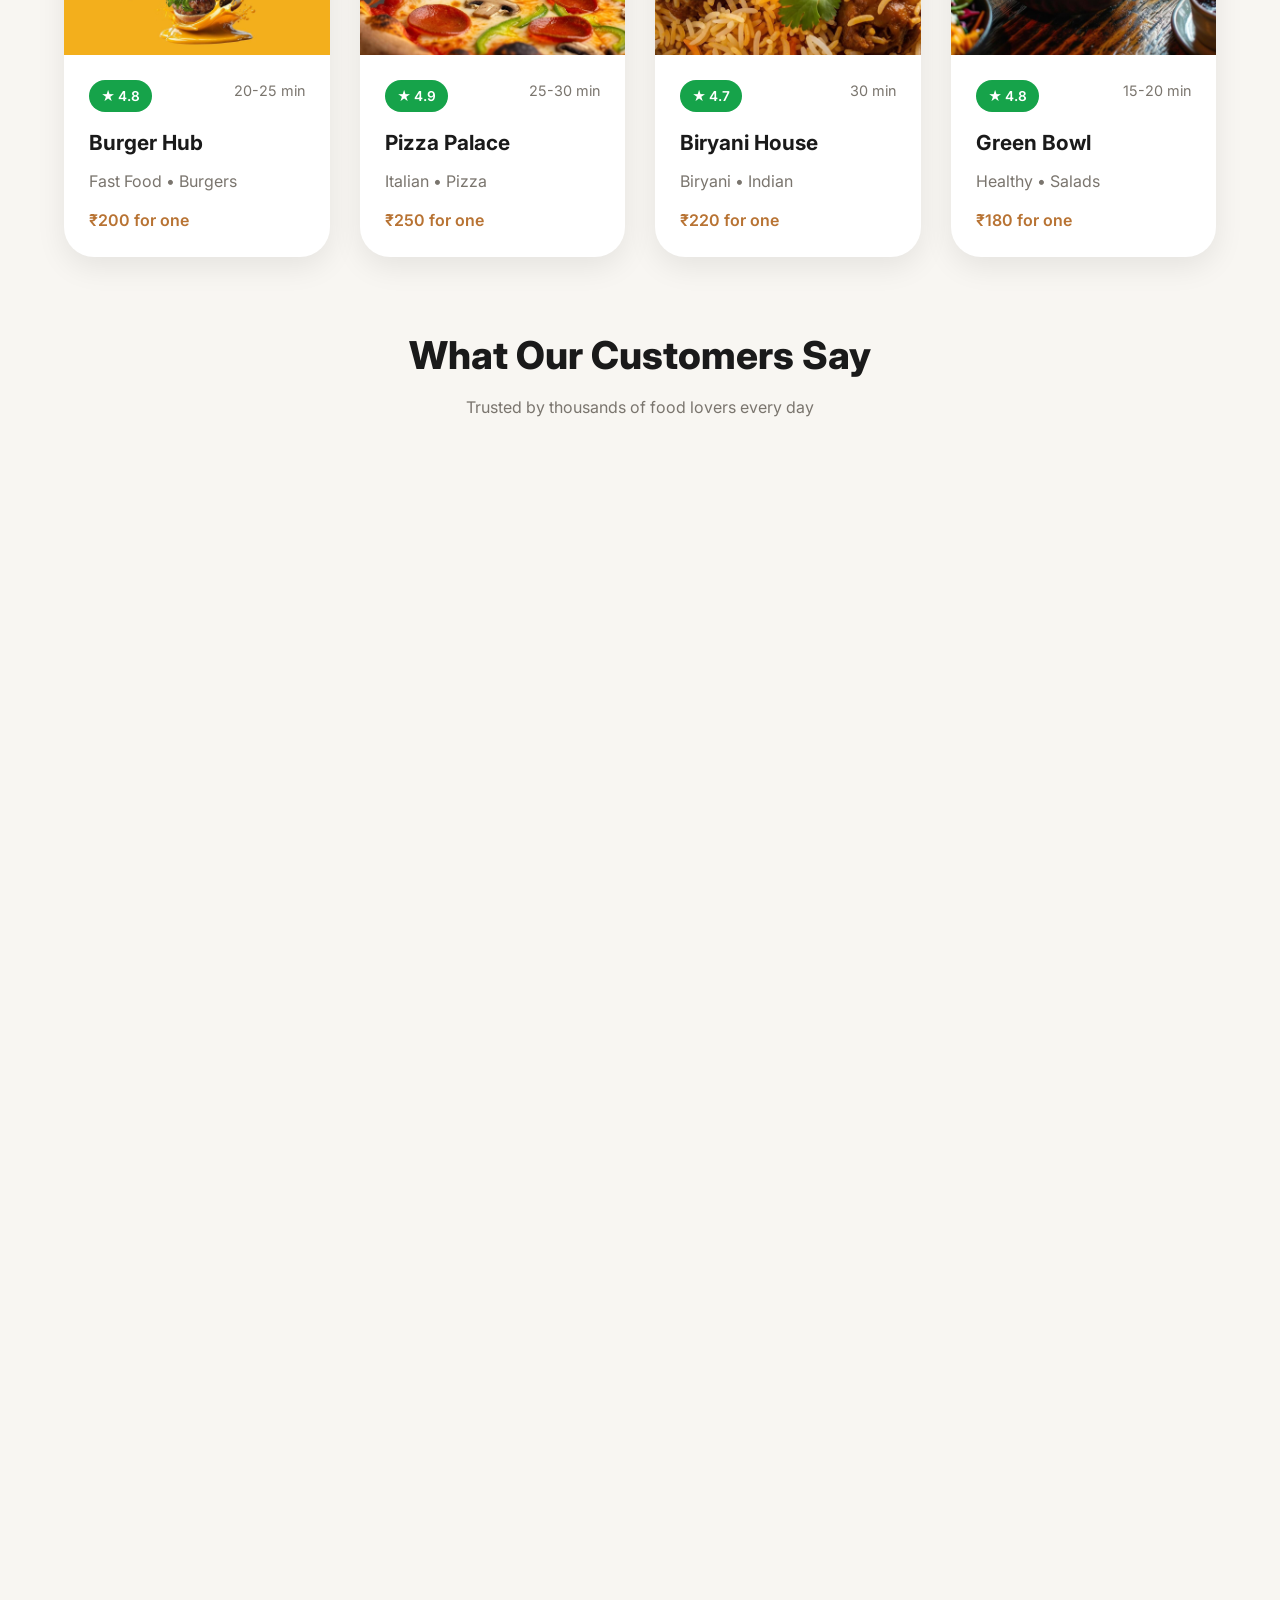
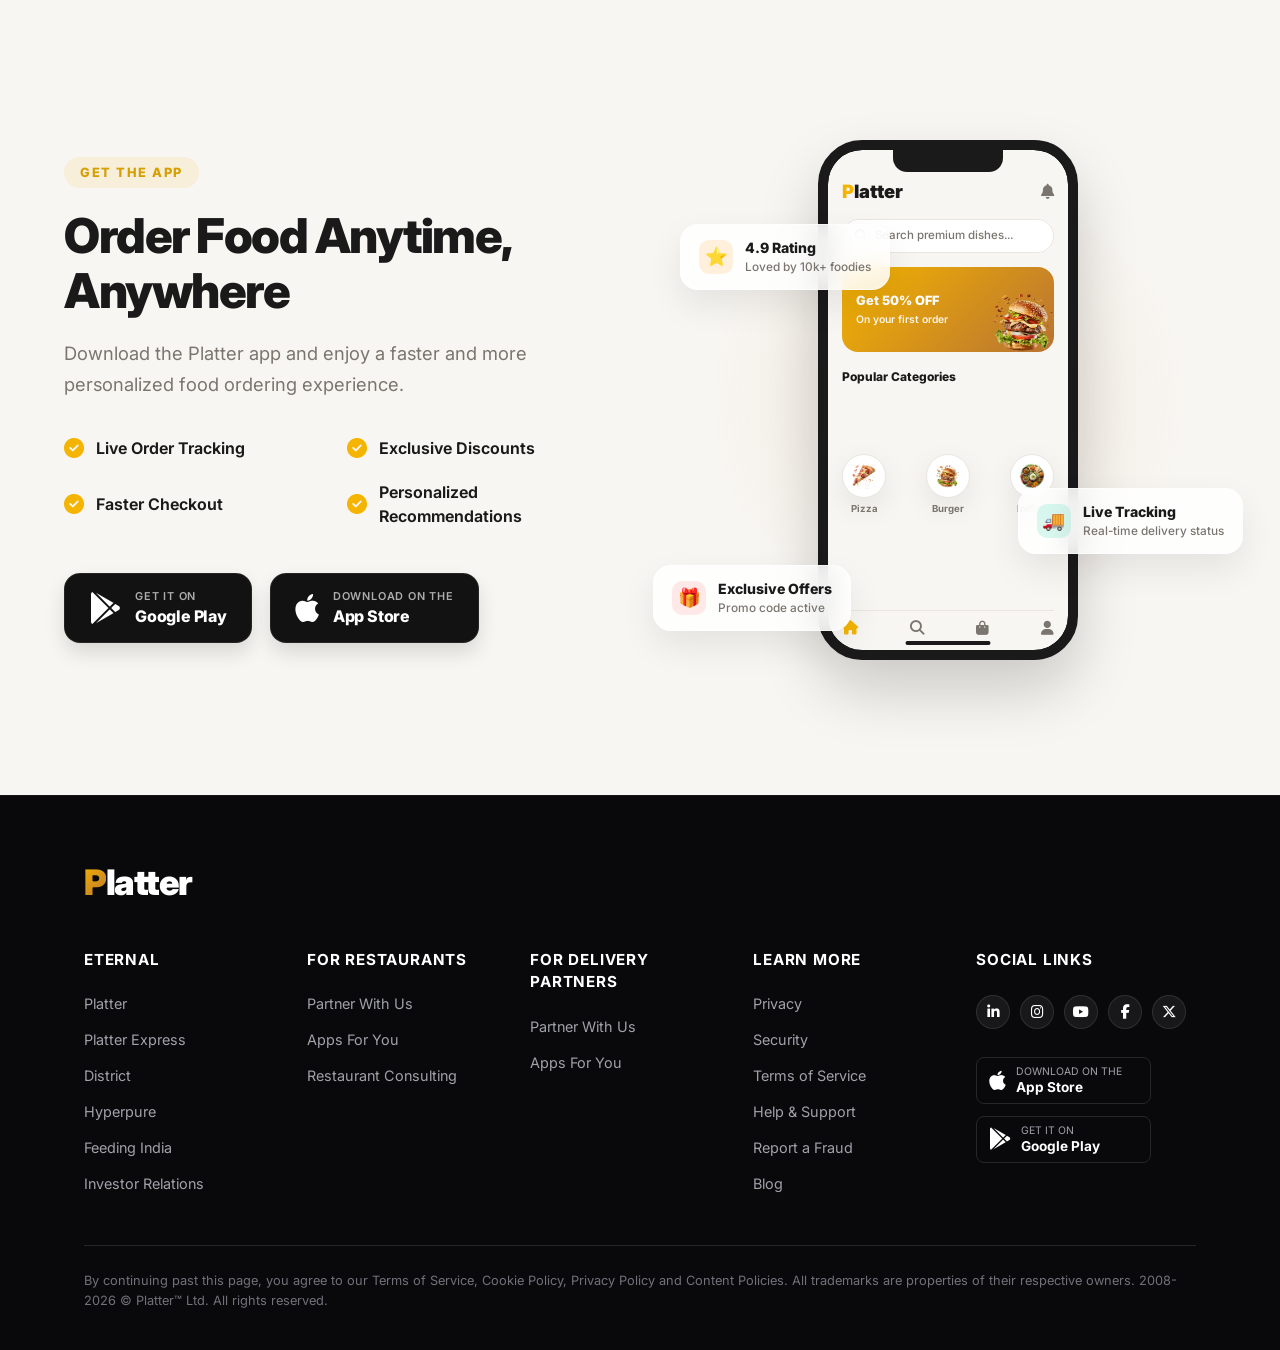
==== commit 8cea94ab: "feat: add mobile search functionality, persistent floating cart state, and refined navigation intera" ====
--- a/index.html
+++ b/index.html
@@ -7,6 +7,7 @@
     <title>Platter | Premium Food Delivery</title>
 
     <link rel="stylesheet" href="css/style.css">
+    <link rel="stylesheet" href="css/modal.css">
 
     <link rel="preconnect" href="https://fonts.googleapis.com">
     <link rel="preconnect" href="https://fonts.gstatic.com" crossorigin>
@@ -41,11 +42,11 @@
 
         <div class="nav-actions">
 
-            <a href="pages/login.html" class="login-btn">
+            <a href="#" class="login-btn" data-modal="login" id="nav-login-btn">
                 Login
             </a>
 
-            <a href="pages/signup.html" class="signup-btn">
+            <a href="#" class="signup-btn" data-modal="signup" id="nav-signup-btn">
                 Sign Up
             </a>
 
@@ -96,8 +97,9 @@
             </ul>
             <div class="mobile-menu-divider"></div>
             <div class="mobile-menu-actions">
-                <a href="pages/login.html" class="mobile-login-btn">Login</a>
-                <a href="pages/signup.html" class="mobile-signup-btn">Sign Up <i class="fa-solid fa-arrow-right"></i></a>
+                <a href="#" class="mobile-login-btn" data-modal="login">Login</a>
+                <a href="#" class="mobile-signup-btn" data-modal="signup">Sign Up <i
+                        class="fa-solid fa-arrow-right"></i></a>
             </div>
         </div>
 
@@ -867,7 +869,177 @@
         </div>
     </footer>
 
+
+
+    <!-- =====================================================
+         LOGIN MODAL OVERLAY
+         ===================================================== -->
+    <div class="auth-modal-overlay" id="login-modal" role="dialog" aria-modal="true" aria-label="Login">
+        <div class="auth-modal-card">
+
+            <!-- Close Button -->
+            <button class="modal-close-btn" aria-label="Close login modal">
+                <i class="fa-solid fa-xmark"></i>
+            </button>
+
+            <!-- Logo -->
+            <div class="modal-logo-container">
+                <div class="modal-logo-icon">
+                    <svg width="32" height="32" viewBox="0 0 24 24" fill="none" xmlns="http://www.w3.org/2000/svg">
+                        <path
+                            d="M12 4C11.45 4 11 4.45 11 5C11 5.3 11.13 5.57 11.34 5.76C7.22 6.27 4 9.76 4 14H20C20 9.76 16.78 6.27 12.66 5.76C12.87 5.57 13 5.3 13 5C13 4.45 12.55 4 12 4Z"
+                            fill="#F4B400" />
+                        <path
+                            d="M3 16C3 15.45 3.45 15 4 15H20C20.55 15 21 15.45 21 16C21 16.55 20.55 17 20 17H4C3.45 17 3 16.55 3 16Z"
+                            fill="#F4B400" />
+                    </svg>
+                </div>
+                <span class="modal-logo-text">Platter</span>
+                <span class="modal-logo-tagline">Good Food, Great Mood</span>
+            </div>
+
+            <!-- Header -->
+            <header class="modal-auth-header">
+                <h2>Welcome Back 👋</h2>
+                <p class="modal-subtitle">Login to continue to Platter</p>
+            </header>
+
+            <!-- Form -->
+            <form id="modal-login-form" class="modal-auth-form" novalidate>
+
+                <!-- Alert -->
+                <div id="modal-login-alert" class="modal-alert-box modal-hidden"></div>
+
+                <!-- Email -->
+                <div class="modal-input-group">
+                    <label for="modal-login-email">Email Address</label>
+                    <div class="modal-input-wrapper">
+                        <input type="email" id="modal-login-email" name="email" placeholder="Enter your email" required>
+                        <i class="fa-regular fa-envelope modal-input-icon"></i>
+                    </div>
+                </div>
+
+                <!-- Password -->
+                <div class="modal-input-group">
+                    <label for="modal-login-password">Password</label>
+                    <div class="modal-input-wrapper">
+                        <input type="password" id="modal-login-password" name="password"
+                            placeholder="Enter your password" required>
+                        <i class="fa-solid fa-lock modal-input-icon"></i>
+                        <button type="button" id="modal-login-toggle-pwd" class="modal-password-toggle"
+                            aria-label="Toggle password">
+                            <i class="fa-regular fa-eye"></i>
+                        </button>
+                    </div>
+                </div>
+
+                <!-- Actions -->
+                <div class="modal-auth-actions">
+                    <label class="modal-checkbox-container">
+                        <input type="checkbox" id="modal-remember-me" name="remember">
+                        <span class="modal-checkmark"></span>
+                        Remember Me
+                    </label>
+                    <a href="#" class="modal-forgot-link">Forgot Password?</a>
+                </div>
+
+                <!-- Submit -->
+                <button type="submit" class="modal-submit-btn">
+                    <span>Login</span>
+                    <i class="fa-solid fa-arrow-right modal-btn-arrow"></i>
+                </button>
+
+                <!-- Divider -->
+                <div class="modal-divider"><span>or continue with</span></div>
+
+                <!-- Google -->
+                <button type="button" class="modal-google-btn">
+                    <img src="https://upload.wikimedia.org/wikipedia/commons/c/c1/Google_%22G%22_logo.svg"
+                        alt="Google logo">
+                    <span>Continue with Google</span>
+                </button>
+
+            </form>
+
+            <!-- Switch to Signup -->
+            <footer class="modal-auth-footer">
+                <p>Don't have an account?
+                    <button class="modal-switch-link" id="switch-to-signup">Sign Up</button>
+                </p>
+            </footer>
+
+        </div>
+    </div>
+
+    <!-- =====================================================
+         SIGNUP MODAL OVERLAY (Simple style)
+         ===================================================== -->
+    <div class="auth-modal-overlay" id="signup-modal" role="dialog" aria-modal="true" aria-label="Sign Up">
+        <div class="auth-modal-card signup-simple-card">
+
+            <!-- Close Button -->
+            <button class="modal-close-btn signup-close-btn" aria-label="Close signup modal">
+                <i class="fa-solid fa-xmark"></i>
+            </button>
+
+            <!-- Title -->
+            <h2 class="signup-simple-title">Sign up</h2>
+
+            <!-- Form -->
+            <form id="modal-signup-form" class="signup-simple-form" novalidate>
+
+                <!-- Alert -->
+                <div id="modal-signup-alert" class="modal-alert-box modal-hidden"></div>
+
+                <!-- Full Name -->
+                <input type="text" id="modal-signup-name" name="name" class="signup-simple-input"
+                    placeholder="Full Name" required>
+
+                <!-- Email -->
+                <input type="email" id="modal-signup-email" name="email" class="signup-simple-input" placeholder="Email"
+                    required>
+
+                <!-- Agreement -->
+                <label class="signup-terms-label">
+                    <input type="checkbox" id="modal-agree-terms" name="agree" required>
+                    <span class="signup-terms-box"></span>
+                    <span class="signup-terms-text">
+                        I agree to Platter's
+                        <a href="#" class="signup-terms-link">Terms of Service</a>,
+                        <a href="#" class="signup-terms-link">Privacy Policy</a> and
+                        <a href="#" class="signup-terms-link">Content Policies</a>
+                    </span>
+                </label>
+
+                <!-- Create Account Button -->
+                <button type="submit" class="signup-create-btn" id="signup-create-btn" disabled>
+                    Create account
+                </button>
+
+                <!-- Divider -->
+                <div class="signup-divider"><span>or</span></div>
+
+                <!-- Google -->
+                <button type="button" class="signup-google-btn">
+                    <img src="https://upload.wikimedia.org/wikipedia/commons/c/c1/Google_%22G%22_logo.svg" alt="Google">
+                    Sign in with Google
+                </button>
+
+            </form>
+
+            <!-- Switch to Login -->
+            <div class="signup-simple-footer">
+                <hr class="signup-footer-line">
+                <p>Already have an account?
+                    <button class="signup-login-link" id="switch-to-login">Log in</button>
+                </p>
+            </div>
+
+        </div>
+    </div>
+
     <script src="js/script.js"></script>
+    <script src="js/modal.js"></script>
 
 </body>
 
--- a/css/modal.css
+++ b/css/modal.css
@@ -0,0 +1,1052 @@
+/* ==========================================================================
+   PLATTER MODAL POPUP SYSTEM
+   Login & Signup as overlay modals on the landing page
+   ========================================================================== */
+
+/* ---- CSS Variables (reuse Platter palette) ---- */
+:root {
+    --modal-primary: #F4B400;
+    --modal-primary-hover: #E5A800;
+    --modal-surface: #FFFFFF;
+    --modal-surface-hover: #FAF9F6;
+    --modal-text: #111111;
+    --modal-text-muted: #6B7280;
+    --modal-border: #ECEAE4;
+    --modal-border-hover: #D8D6CF;
+    --modal-error: #DC2626;
+    --modal-error-bg: #FEF2F2;
+    --modal-error-border: #FCA5A5;
+    --modal-success: #15803D;
+    --modal-success-bg: #F0FDF4;
+    --modal-success-border: #86EFAC;
+    --modal-radius: 28px;
+    --modal-input-radius: 10px;
+    --modal-transition: all 0.28s cubic-bezier(0.16, 1, 0.3, 1);
+}
+
+@media (prefers-color-scheme: dark) {
+    :root {
+        --modal-surface: #1A1815;
+        --modal-surface-hover: #24211D;
+        --modal-text: #F5F3EF;
+        --modal-text-muted: #9D978F;
+        --modal-border: #2C2925;
+        --modal-border-hover: #3E3A34;
+        --modal-error-bg: #221212;
+        --modal-error-border: #4A1A1A;
+        --modal-success-bg: #122218;
+        --modal-success-border: #1A4A2A;
+    }
+}
+
+/* ============================
+   BACKDROP / OVERLAY
+   ============================ */
+
+.auth-modal-overlay {
+    position: fixed;
+    inset: 0;
+    z-index: 9999;
+    display: flex;
+    align-items: center;
+    justify-content: center;
+    padding: 20px;
+
+    /* Backdrop blur + dark tint */
+    background: rgba(0, 0, 0, 0.45);
+    backdrop-filter: blur(10px) saturate(1.4);
+    -webkit-backdrop-filter: blur(10px) saturate(1.4);
+
+    /* Hidden by default */
+    opacity: 0;
+    visibility: hidden;
+    transition: opacity 0.35s cubic-bezier(0.16, 1, 0.3, 1),
+        visibility 0.35s cubic-bezier(0.16, 1, 0.3, 1);
+}
+
+.auth-modal-overlay.modal-active {
+    opacity: 1;
+    visibility: visible;
+}
+
+/* ============================
+   MODAL CARD
+   ============================ */
+
+.auth-modal-card {
+    position: relative;
+    width: 100%;
+    max-width: 460px;
+    max-height: 92vh;
+    overflow-y: auto;
+    overflow-x: hidden;
+    background: var(--modal-surface);
+    border-radius: var(--modal-radius);
+    border: 1px solid var(--modal-border);
+    box-shadow: 0 32px 80px rgba(0, 0, 0, 0.3),
+        0 0 0 1px rgba(255, 255, 255, 0.05);
+    padding: 40px 36px 36px;
+
+    /* Enter animation */
+    opacity: 0;
+    transform: translateY(28px) scale(0.96);
+    transition: opacity 0.4s cubic-bezier(0.16, 1, 0.3, 1),
+        transform 0.4s cubic-bezier(0.16, 1, 0.3, 1);
+
+    /* Custom scrollbar */
+    scrollbar-width: thin;
+    scrollbar-color: var(--modal-border) transparent;
+}
+
+.auth-modal-card::-webkit-scrollbar {
+    width: 4px;
+}
+
+.auth-modal-card::-webkit-scrollbar-track {
+    background: transparent;
+}
+
+.auth-modal-card::-webkit-scrollbar-thumb {
+    background: var(--modal-border);
+    border-radius: 99px;
+}
+
+.auth-modal-overlay.modal-active .auth-modal-card {
+    opacity: 1;
+    transform: translateY(0) scale(1);
+}
+
+/* Signup card is a bit taller */
+#signup-modal .auth-modal-card {
+    max-width: 480px;
+}
+
+/* ============================
+   CLOSE BUTTON
+   ============================ */
+
+.modal-close-btn {
+    position: absolute;
+    top: 18px;
+    right: 18px;
+    width: 36px;
+    height: 36px;
+    border-radius: 50%;
+    border: 1.5px solid var(--modal-border);
+    background: var(--modal-surface);
+    color: var(--modal-text-muted);
+    font-size: 1rem;
+    cursor: pointer;
+    display: flex;
+    align-items: center;
+    justify-content: center;
+    transition: var(--modal-transition);
+    z-index: 10;
+    outline: none;
+}
+
+.modal-close-btn:hover {
+    background: var(--modal-border);
+    color: var(--modal-text);
+    border-color: var(--modal-border-hover);
+    transform: rotate(90deg);
+}
+
+/* ============================
+   LOGO INSIDE MODAL
+   ============================ */
+
+.modal-logo-container {
+    display: flex;
+    flex-direction: column;
+    align-items: center;
+    margin-bottom: 20px;
+    text-align: center;
+}
+
+.modal-logo-icon {
+    display: flex;
+    align-items: center;
+    justify-content: center;
+    margin-bottom: 6px;
+}
+
+.modal-logo-text {
+    font-family: 'Inter', sans-serif;
+    font-size: 1.5rem;
+    font-weight: 800;
+    color: var(--modal-text);
+    letter-spacing: -0.8px;
+    line-height: 1.2;
+}
+
+.modal-logo-tagline {
+    font-size: 0.7rem;
+    font-weight: 600;
+    color: var(--modal-text-muted);
+    letter-spacing: 0.06em;
+    text-transform: uppercase;
+    margin-top: 2px;
+}
+
+/* ============================
+   MODAL HEADER
+   ============================ */
+
+.modal-auth-header {
+    text-align: center;
+    margin-bottom: 26px;
+}
+
+.modal-auth-header h2 {
+    font-family: 'Inter', sans-serif;
+    font-size: 1.7rem;
+    font-weight: 800;
+    letter-spacing: -0.5px;
+    color: var(--modal-text);
+    margin-bottom: 6px;
+}
+
+.modal-subtitle {
+    color: var(--modal-text-muted);
+    font-size: 0.87rem;
+}
+
+/* ============================
+   FORM FIELDS
+   ============================ */
+
+.modal-auth-form {
+    display: flex;
+    flex-direction: column;
+    gap: 16px;
+    font-family: 'Inter', sans-serif;
+}
+
+.modal-input-group {
+    display: flex;
+    flex-direction: column;
+    gap: 6px;
+}
+
+.modal-input-group label {
+    font-size: 0.85rem;
+    font-weight: 600;
+    color: var(--modal-text);
+}
+
+.modal-input-wrapper {
+    position: relative;
+    display: flex;
+    align-items: center;
+}
+
+.modal-input-icon {
+    position: absolute;
+    left: 15px;
+    color: #9CA3AF;
+    font-size: 1rem;
+    pointer-events: none;
+    transition: var(--modal-transition);
+}
+
+.modal-input-wrapper input {
+    width: 100%;
+    height: 48px;
+    padding: 0 16px 0 44px;
+    border-radius: var(--modal-input-radius);
+    border: 1.5px solid var(--modal-border);
+    font-family: 'Inter', sans-serif;
+    font-size: 0.9rem;
+    color: var(--modal-text);
+    background-color: transparent;
+    outline: none;
+    transition: var(--modal-transition);
+}
+
+.modal-input-wrapper input:focus {
+    border-color: var(--modal-primary);
+    box-shadow: 0 0 0 4px rgba(244, 180, 0, 0.12);
+}
+
+.modal-input-wrapper input::placeholder {
+    color: #9CA3AF;
+}
+
+.modal-input-wrapper input:focus+.modal-input-icon {
+    color: var(--modal-primary);
+}
+
+/* Password Toggle */
+.modal-password-toggle {
+    position: absolute;
+    right: 14px;
+    background: none;
+    border: none;
+    color: #9CA3AF;
+    font-size: 1rem;
+    cursor: pointer;
+    outline: none;
+    padding: 4px;
+    display: flex;
+    align-items: center;
+    justify-content: center;
+    transition: var(--modal-transition);
+}
+
+.modal-password-toggle:hover {
+    color: var(--modal-text);
+}
+
+/* ============================
+   PHONE PREFIX
+   ============================ */
+
+.modal-phone-wrapper {
+    display: flex;
+    align-items: center;
+    border: 1.5px solid var(--modal-border);
+    border-radius: var(--modal-input-radius);
+    height: 48px;
+    padding: 0;
+    overflow: hidden;
+    transition: var(--modal-transition);
+}
+
+.modal-phone-wrapper:focus-within {
+    border-color: var(--modal-primary);
+    box-shadow: 0 0 0 4px rgba(244, 180, 0, 0.12);
+}
+
+.modal-country-dropdown {
+    display: flex;
+    align-items: center;
+    gap: 5px;
+    padding: 0 10px 0 14px;
+    cursor: pointer;
+    user-select: none;
+    flex-shrink: 0;
+}
+
+.modal-country-dropdown .flag {
+    font-size: 1.1rem;
+    line-height: 1;
+}
+
+.modal-country-dropdown .dial-code {
+    font-size: 0.88rem;
+    font-weight: 600;
+    color: var(--modal-text);
+}
+
+.modal-country-dropdown .country-chevron {
+    font-size: 0.68rem;
+    color: var(--modal-text-muted);
+}
+
+.modal-phone-bar-divider {
+    width: 1.5px;
+    height: 18px;
+    background: var(--modal-border);
+    flex-shrink: 0;
+}
+
+.modal-phone-wrapper input {
+    flex: 1;
+    height: 100%;
+    border: none;
+    outline: none;
+    padding: 0 14px;
+    font-family: 'Inter', sans-serif;
+    font-size: 0.9rem;
+    color: var(--modal-text);
+    background: transparent;
+    box-shadow: none !important;
+}
+
+/* ============================
+   ACTIONS ROW (Remember + Forgot)
+   ============================ */
+
+.modal-auth-actions {
+    display: flex;
+    justify-content: space-between;
+    align-items: center;
+    font-size: 0.85rem;
+    font-family: 'Inter', sans-serif;
+}
+
+.modal-checkbox-container {
+    display: flex;
+    align-items: center;
+    position: relative;
+    padding-left: 24px;
+    cursor: pointer;
+    font-weight: 500;
+    user-select: none;
+    color: var(--modal-text-muted);
+    transition: var(--modal-transition);
+}
+
+.modal-checkbox-container:hover {
+    color: var(--modal-text);
+}
+
+.modal-checkbox-container input {
+    position: absolute;
+    opacity: 0;
+    cursor: pointer;
+    height: 0;
+    width: 0;
+}
+
+.modal-checkmark {
+    position: absolute;
+    left: 0;
+    height: 16px;
+    width: 16px;
+    background: transparent;
+    border: 1.5px solid var(--modal-border);
+    border-radius: 4px;
+    transition: var(--modal-transition);
+}
+
+.modal-checkbox-container:hover input~.modal-checkmark {
+    border-color: var(--modal-border-hover);
+}
+
+.modal-checkbox-container input:checked~.modal-checkmark {
+    background: var(--modal-primary);
+    border-color: var(--modal-primary);
+}
+
+.modal-checkmark::after {
+    content: "";
+    position: absolute;
+    display: none;
+    left: 5px;
+    top: 1px;
+    width: 3.5px;
+    height: 7.5px;
+    border: solid white;
+    border-width: 0 2px 2px 0;
+    transform: rotate(45deg);
+}
+
+.modal-checkbox-container input:checked~.modal-checkmark::after {
+    display: block;
+}
+
+.modal-forgot-link {
+    color: #E26A00;
+    text-decoration: none;
+    font-weight: 600;
+    transition: var(--modal-transition);
+}
+
+.modal-forgot-link:hover {
+    text-decoration: underline;
+}
+
+/* ============================
+   PASSWORD STRENGTH METER
+   ============================ */
+
+.modal-strength-container {
+    display: flex;
+    justify-content: space-between;
+    align-items: center;
+    font-size: 0.76rem;
+    color: var(--modal-text-muted);
+    margin-top: -4px;
+}
+
+.modal-strength-label strong {
+    font-weight: 700;
+}
+
+.modal-strength-segments {
+    display: flex;
+    gap: 4px;
+}
+
+.modal-strength-segments .seg {
+    width: 22px;
+    height: 4px;
+    background: #E5E7EB;
+    border-radius: 2px;
+    transition: background-color 0.3s ease;
+}
+
+.modal-strength-segments .seg.weak {
+    background: #EF4444;
+}
+
+.modal-strength-segments .seg.medium {
+    background: #F59E0B;
+}
+
+.modal-strength-segments .seg.strong {
+    background: #10B981;
+}
+
+/* ============================
+   AGREEMENT CHECKBOX (Signup)
+   ============================ */
+
+.modal-agreement-row {
+    margin: 2px 0;
+}
+
+.modal-terms-link {
+    color: #E26A00;
+    text-decoration: none;
+    font-weight: 600;
+    transition: var(--modal-transition);
+}
+
+.modal-terms-link:hover {
+    text-decoration: underline;
+}
+
+/* ============================
+   SUBMIT BUTTON
+   ============================ */
+
+.modal-submit-btn {
+    width: 100%;
+    height: 50px;
+    background: var(--modal-primary);
+    color: #111;
+    border: none;
+    border-radius: var(--modal-input-radius);
+    font-family: 'Inter', sans-serif;
+    font-size: 0.96rem;
+    font-weight: 700;
+    cursor: pointer;
+    display: flex;
+    align-items: center;
+    justify-content: center;
+    position: relative;
+    box-shadow: 0 4px 14px rgba(244, 180, 0, 0.2);
+    transition: var(--modal-transition);
+    outline: none;
+}
+
+.modal-submit-btn:hover {
+    background: var(--modal-primary-hover);
+    transform: translateY(-1px);
+    box-shadow: 0 8px 20px rgba(244, 180, 0, 0.28);
+}
+
+.modal-submit-btn:active {
+    transform: translateY(0.5px);
+}
+
+.modal-btn-arrow {
+    position: absolute;
+    right: 20px;
+    font-size: 1rem;
+    transition: var(--modal-transition);
+}
+
+.modal-submit-btn:hover .modal-btn-arrow {
+    transform: translateX(3px);
+}
+
+/* ============================
+   DIVIDER
+   ============================ */
+
+.modal-divider {
+    text-align: center;
+    position: relative;
+    margin: 6px 0;
+}
+
+.modal-divider::before {
+    content: "";
+    position: absolute;
+    left: 0;
+    top: 50%;
+    width: 100%;
+    height: 1px;
+    background: var(--modal-border);
+    z-index: 1;
+}
+
+.modal-divider span {
+    position: relative;
+    z-index: 2;
+    background: var(--modal-surface);
+    padding: 0 12px;
+    color: var(--modal-text-muted);
+    font-size: 0.8rem;
+    font-weight: 500;
+}
+
+/* ============================
+   GOOGLE BUTTON
+   ============================ */
+
+.modal-google-btn {
+    width: 100%;
+    height: 48px;
+    background: var(--modal-surface);
+    border: 1.5px solid var(--modal-border);
+    border-radius: var(--modal-input-radius);
+    color: var(--modal-text);
+    font-family: 'Inter', sans-serif;
+    font-size: 0.92rem;
+    font-weight: 600;
+    cursor: pointer;
+    display: flex;
+    align-items: center;
+    justify-content: center;
+    gap: 10px;
+    transition: var(--modal-transition);
+    outline: none;
+}
+
+.modal-google-btn img {
+    width: 18px;
+    height: 18px;
+}
+
+.modal-google-btn:hover {
+    background: var(--modal-surface-hover);
+    border-color: var(--modal-border-hover);
+}
+
+/* ============================
+   ALERT BOX
+   ============================ */
+
+.modal-alert-box {
+    padding: 11px 14px;
+    border-radius: var(--modal-input-radius);
+    font-size: 0.85rem;
+    font-weight: 500;
+    line-height: 1.4;
+    animation: modalSlideDown 0.3s cubic-bezier(0.16, 1, 0.3, 1) forwards;
+}
+
+.modal-alert-box.error {
+    background: var(--modal-error-bg);
+    color: var(--modal-error);
+    border: 1px solid var(--modal-error-border);
+}
+
+.modal-alert-box.success {
+    background: var(--modal-success-bg);
+    color: var(--modal-success);
+    border: 1px solid var(--modal-success-border);
+}
+
+.modal-hidden {
+    display: none !important;
+}
+
+/* ============================
+   FOOTER SWITCH LINK
+   ============================ */
+
+.modal-auth-footer {
+    text-align: center;
+    margin-top: 22px;
+    font-size: 0.9rem;
+    color: var(--modal-text-muted);
+    font-family: 'Inter', sans-serif;
+}
+
+.modal-switch-link {
+    color: #E26A00;
+    text-decoration: none;
+    font-weight: 700;
+    cursor: pointer;
+    background: none;
+    border: none;
+    font-family: 'Inter', sans-serif;
+    font-size: inherit;
+    transition: var(--modal-transition);
+}
+
+.modal-switch-link:hover {
+    text-decoration: underline;
+}
+
+/* ============================
+   ANIMATIONS
+   ============================ */
+
+@keyframes modalSlideDown {
+    from {
+        opacity: 0;
+        transform: translateY(-8px);
+    }
+
+    to {
+        opacity: 1;
+        transform: translateY(0);
+    }
+}
+
+/* ============================
+   RESPONSIVE
+   ============================ */
+
+@media (max-width: 520px) {
+    .auth-modal-card {
+        padding: 30px 22px 28px;
+        border-radius: 22px;
+    }
+
+    .modal-auth-header h2 {
+        font-size: 1.5rem;
+    }
+
+    .modal-logo-text {
+        font-size: 1.35rem;
+    }
+}
+
+/* ============================
+   SIMPLE SIGNUP CARD — Platter Theme
+   ============================ */
+
+/* Card override */
+.signup-simple-card {
+    max-width: 500px;
+    padding: 44px 48px 40px;
+    border-radius: 24px;
+    background: #FDFCF9;
+    border: 1px solid #EAE6DF;
+    box-shadow: 0 20px 50px rgba(0, 0, 0, 0.08), 0 4px 16px rgba(184, 115, 51, 0.06);
+}
+
+@media (prefers-color-scheme: dark) {
+    .signup-simple-card {
+        background: #1A1815;
+        border-color: #2C2925;
+    }
+}
+
+/* Close button */
+.signup-close-btn {
+    width: 36px;
+    height: 36px;
+    background: transparent;
+    border: 1.5px solid #EAE6DF;
+    border-radius: 50%;
+    font-size: 1rem;
+    color: #7A756E;
+    top: 20px;
+    right: 20px;
+    transition: all 0.25s cubic-bezier(0.16, 1, 0.3, 1);
+}
+
+.signup-close-btn:hover {
+    background: rgba(244, 180, 0, 0.1);
+    border-color: #F4B400;
+    color: #B87333;
+    transform: rotate(90deg);
+}
+
+/* Title — big, left-aligned, Platter style */
+.signup-simple-title {
+    font-family: 'Inter', sans-serif;
+    font-size: 2rem;
+    font-weight: 800;
+    letter-spacing: -0.8px;
+    color: #1A1A1A;
+    margin: 0 0 28px 0;
+    background: linear-gradient(135deg, #F4B400, #B87333);
+    -webkit-background-clip: text;
+    background-clip: text;
+    -webkit-text-fill-color: transparent;
+}
+
+@media (prefers-color-scheme: dark) {
+    .signup-simple-title {
+        background: linear-gradient(135deg, #F4B400, #D4884A);
+        -webkit-background-clip: text;
+        background-clip: text;
+        -webkit-text-fill-color: transparent;
+    }
+}
+
+/* Form layout */
+.signup-simple-form {
+    display: flex;
+    flex-direction: column;
+    gap: 14px;
+    font-family: 'Inter', sans-serif;
+}
+
+/* Inputs — warm, rounded, no icon */
+.signup-simple-input {
+    width: 100%;
+    height: 56px;
+    padding: 0 20px;
+    border-radius: 18px;
+    border: 1.5px solid #EAE6DF;
+    font-family: 'Inter', sans-serif;
+    font-size: 0.95rem;
+    color: #1A1A1A;
+    background: #FFFFFF;
+    outline: none;
+    transition: border-color 0.25s ease, box-shadow 0.25s ease;
+}
+
+.signup-simple-input:focus {
+    border-color: #F4B400;
+    box-shadow: 0 0 0 4px rgba(244, 180, 0, 0.12);
+}
+
+.signup-simple-input::placeholder {
+    color: #7A756E;
+    font-size: 0.95rem;
+}
+
+@media (prefers-color-scheme: dark) {
+    .signup-simple-input {
+        background: #24211D;
+        border-color: #2C2925;
+        color: #F5F3EF;
+    }
+
+    .signup-simple-input:focus {
+        border-color: #F4B400;
+    }
+}
+
+/* Terms checkbox row */
+.signup-terms-label {
+    display: flex;
+    align-items: flex-start;
+    gap: 12px;
+    cursor: pointer;
+    margin: 6px 0;
+}
+
+.signup-terms-label input[type="checkbox"] {
+    position: absolute;
+    opacity: 0;
+    pointer-events: none;
+}
+
+.signup-terms-box {
+    flex-shrink: 0;
+    width: 20px;
+    height: 20px;
+    border: 1.5px solid #EAE6DF;
+    border-radius: 6px;
+    margin-top: 1px;
+    background: #FFFFFF;
+    transition: all 0.22s cubic-bezier(0.16, 1, 0.3, 1);
+    position: relative;
+}
+
+.signup-terms-label:hover .signup-terms-box {
+    border-color: #F4B400;
+}
+
+.signup-terms-label input:checked~.signup-terms-box {
+    background: linear-gradient(135deg, #F4B400, #D69E00);
+    border-color: #F4B400;
+    box-shadow: 0 2px 8px rgba(244, 180, 0, 0.3);
+}
+
+.signup-terms-label input:checked~.signup-terms-box::after {
+    content: "";
+    position: absolute;
+    left: 5px;
+    top: 1px;
+    width: 5px;
+    height: 9px;
+    border: solid white;
+    border-width: 0 2px 2px 0;
+    transform: rotate(45deg);
+}
+
+.signup-terms-text {
+    font-size: 0.875rem;
+    color: #7A756E;
+    line-height: 1.55;
+}
+
+.signup-terms-link {
+    color: #B87333;
+    text-decoration: none;
+    font-weight: 600;
+    transition: color 0.2s ease;
+}
+
+.signup-terms-link:hover {
+    color: #F4B400;
+    text-decoration: underline;
+}
+
+/* Create account button — Platter gold gradient */
+.signup-create-btn {
+    width: 100%;
+    height: 56px;
+    background: linear-gradient(135deg, #D1D5DB, #C4C8CC);
+    color: white;
+    border: none;
+    border-radius: 18px;
+    font-family: 'Inter', sans-serif;
+    font-size: 1rem;
+    font-weight: 700;
+    cursor: not-allowed;
+    transition: all 0.28s cubic-bezier(0.16, 1, 0.3, 1);
+    outline: none;
+    margin-top: 4px;
+    letter-spacing: 0.01em;
+}
+
+.signup-create-btn:not(:disabled) {
+    background: linear-gradient(135deg, #F4B400, #F0A000);
+    color: white;
+    cursor: pointer;
+    box-shadow: 0 10px 28px rgba(244, 180, 0, 0.32);
+}
+
+.signup-create-btn:not(:disabled):hover {
+    transform: translateY(-2px);
+    box-shadow: 0 16px 36px rgba(244, 180, 0, 0.42);
+}
+
+.signup-create-btn:not(:disabled):active {
+    transform: translateY(0.5px);
+}
+
+/* Divider */
+.signup-divider {
+    text-align: center;
+    position: relative;
+    margin: 4px 0;
+}
+
+.signup-divider::before {
+    content: "";
+    position: absolute;
+    left: 0;
+    top: 50%;
+    width: 100%;
+    height: 1px;
+    background: #EAE6DF;
+    z-index: 1;
+}
+
+.signup-divider span {
+    position: relative;
+    z-index: 2;
+    background: #FDFCF9;
+    padding: 0 14px;
+    color: #7A756E;
+    font-size: 0.85rem;
+    font-family: 'Inter', sans-serif;
+    font-weight: 500;
+}
+
+@media (prefers-color-scheme: dark) {
+    .signup-divider span {
+        background: #1A1815;
+    }
+}
+
+/* Google button */
+.signup-google-btn {
+    width: 100%;
+    height: 54px;
+    background: #FFFFFF;
+    border: 1.5px solid #EAE6DF;
+    border-radius: 18px;
+    font-family: 'Inter', sans-serif;
+    font-size: 0.95rem;
+    font-weight: 600;
+    color: #1A1A1A;
+    cursor: pointer;
+    display: flex;
+    align-items: center;
+    justify-content: center;
+    gap: 12px;
+    transition: all 0.25s cubic-bezier(0.16, 1, 0.3, 1);
+    outline: none;
+    box-shadow: 0 4px 12px rgba(0, 0, 0, 0.04);
+}
+
+.signup-google-btn img {
+    width: 20px;
+    height: 20px;
+}
+
+.signup-google-btn:hover {
+    border-color: #D69E00;
+    background: rgba(244, 180, 0, 0.04);
+    box-shadow: 0 8px 20px rgba(184, 115, 51, 0.1);
+    transform: translateY(-1px);
+}
+
+@media (prefers-color-scheme: dark) {
+    .signup-google-btn {
+        background: #24211D;
+        border-color: #2C2925;
+        color: #F5F3EF;
+    }
+}
+
+/* Footer — already have an account */
+.signup-simple-footer {
+    margin-top: 6px;
+}
+
+.signup-footer-line {
+    border: none;
+    border-top: 1px solid #EAE6DF;
+    margin-bottom: 20px;
+}
+
+.signup-simple-footer p {
+    font-family: 'Inter', sans-serif;
+    font-size: 0.92rem;
+    color: #7A756E;
+    margin: 0;
+    text-align: center;
+}
+
+.signup-login-link {
+    background: none;
+    border: none;
+    color: #B87333;
+    font-family: 'Inter', sans-serif;
+    font-size: 0.92rem;
+    font-weight: 700;
+    cursor: pointer;
+    padding: 0;
+    transition: color 0.2s ease;
+}
+
+.signup-login-link:hover {
+    color: #F4B400;
+    text-decoration: underline;
+}
+
+@media (max-width: 520px) {
+    .signup-simple-card {
+        padding: 30px 24px 28px;
+        border-radius: 20px;
+    }
+
+    .signup-simple-title {
+        font-size: 1.65rem;
+    }
+
+    .signup-simple-input,
+    .signup-create-btn,
+    .signup-google-btn {
+        border-radius: 14px;
+        height: 52px;
+    }
+}
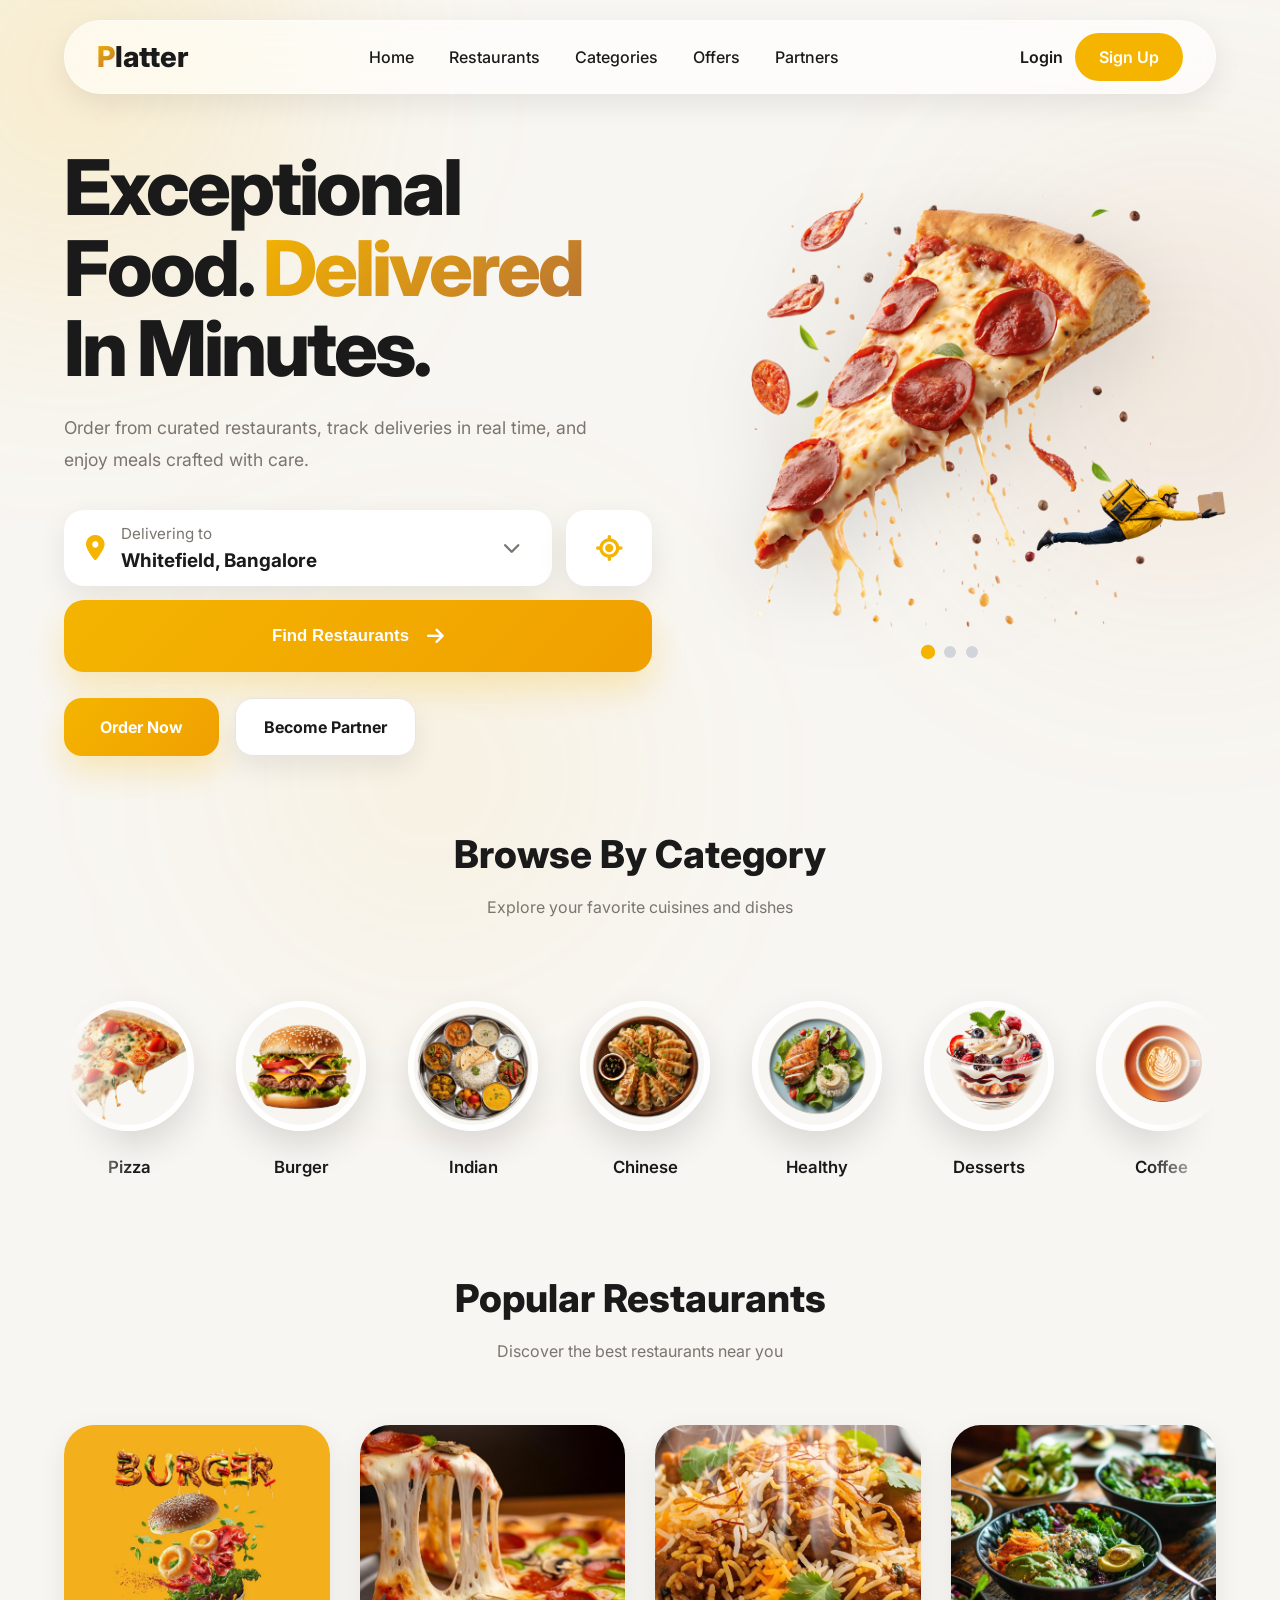
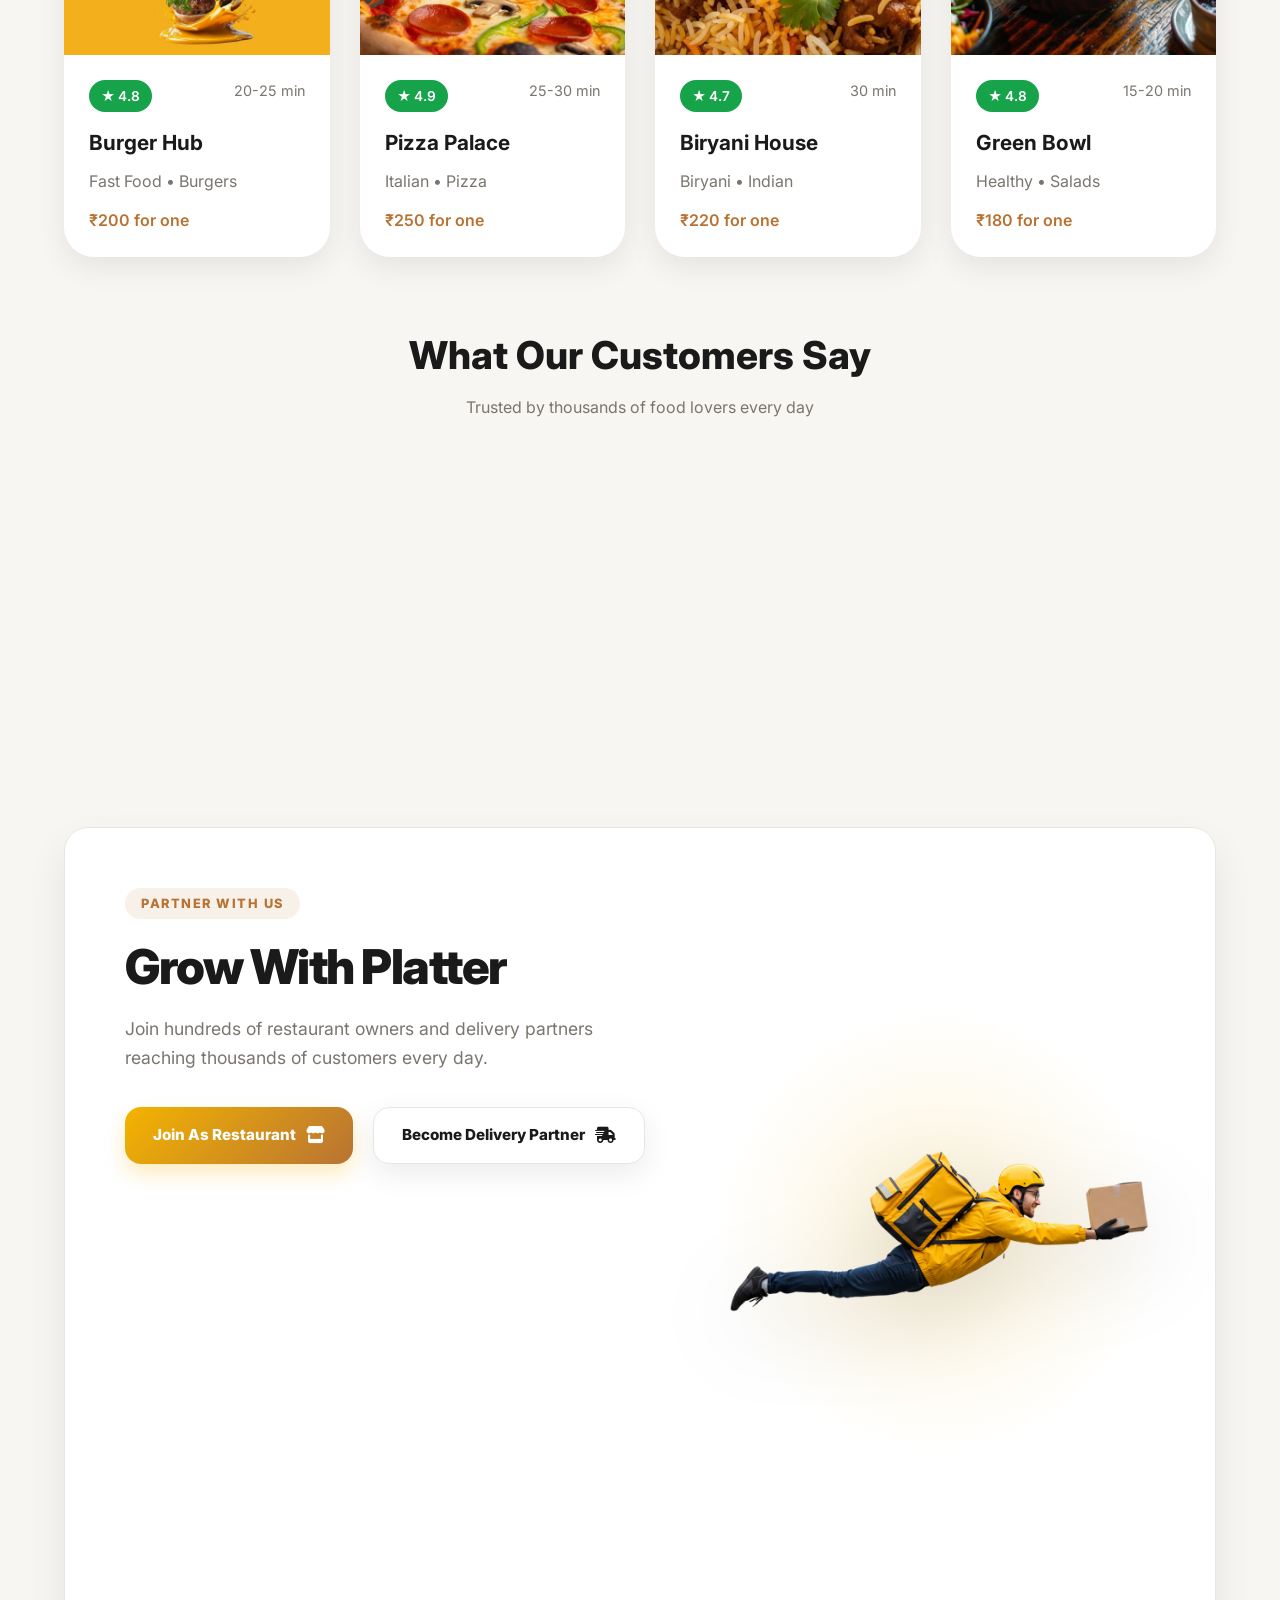
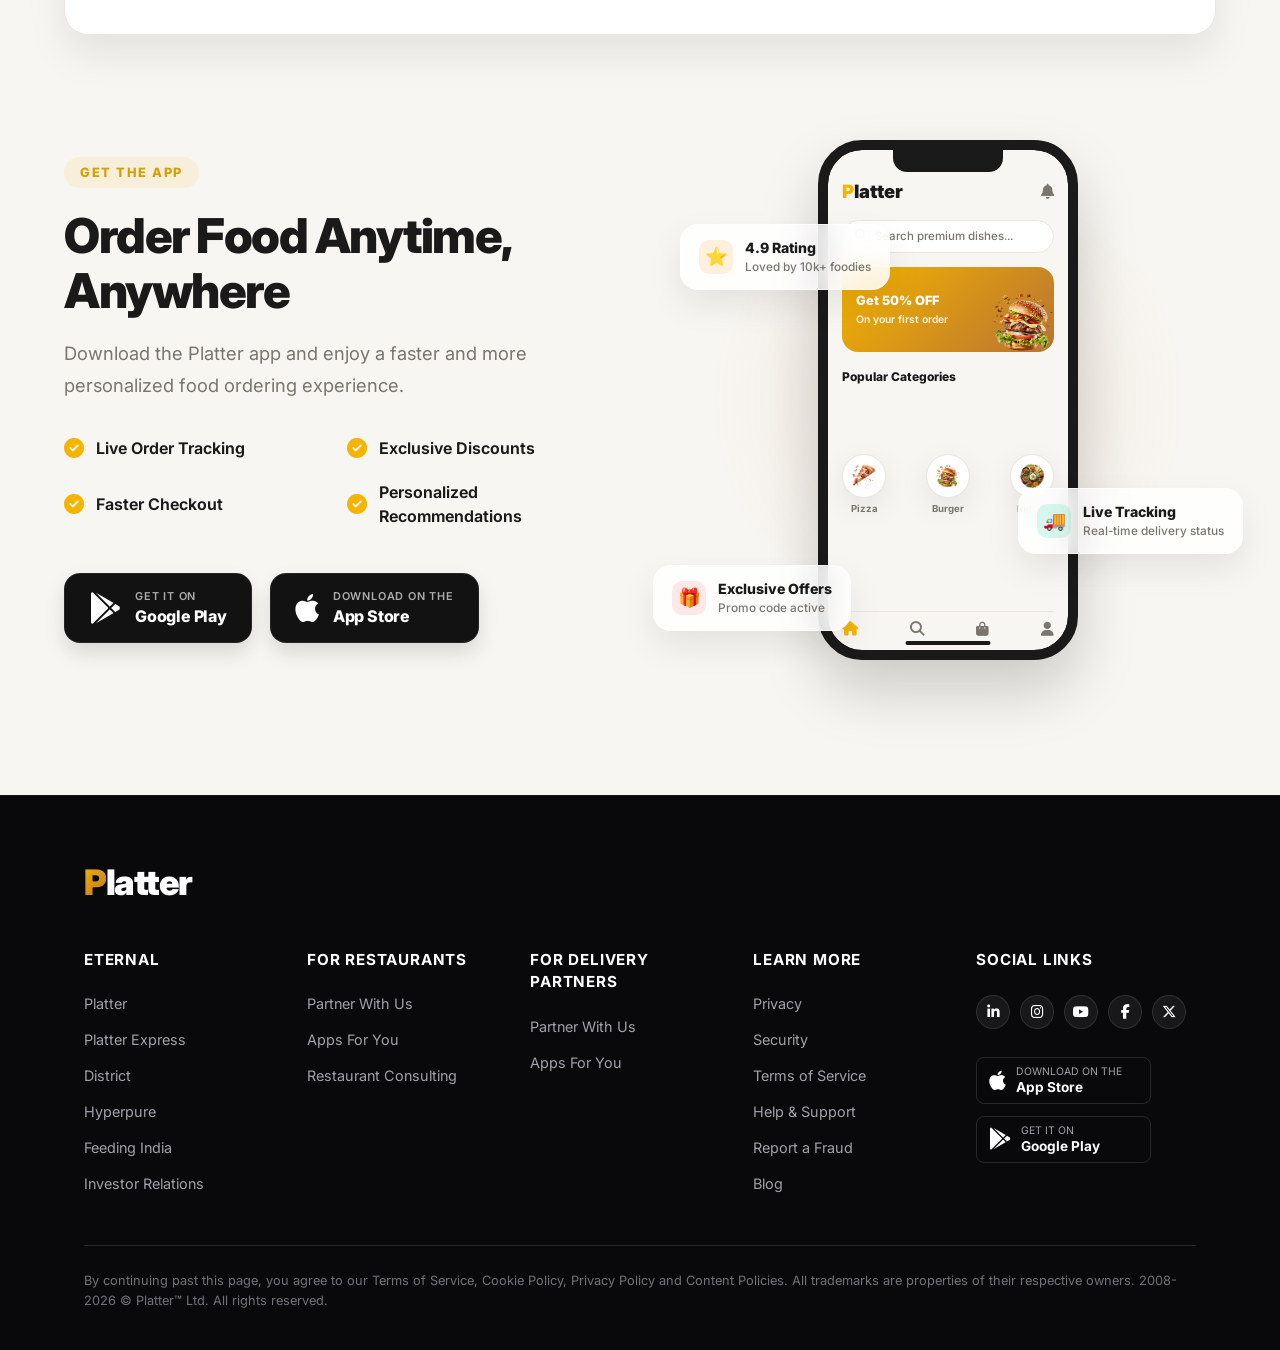
==== commit 089958ae: "feat: implement full-width mobile search takeover with smooth transition and auto-close on blur" ====
--- a/index.html
+++ b/index.html
@@ -1038,6 +1038,15 @@
         </div>
     </div>
 
+    <!-- BACK TO TOP BUTTON -->
+    <button id="backToTopBtn" class="back-to-top-btn" aria-label="Back to top">
+        <svg class="progress-circle" width="48" height="48" viewBox="0 0 48 48">
+            <circle class="progress-circle-bg" cx="24" cy="24" r="21" fill="none"></circle>
+            <circle class="progress-circle-bar" cx="24" cy="24" r="21" fill="none"></circle>
+        </svg>
+        <i class="fa-solid fa-arrow-up arrow-icon"></i>
+    </button>
+
     <script src="js/script.js"></script>
     <script src="js/modal.js"></script>
 
--- a/css/style.css
+++ b/css/style.css
@@ -10,6 +10,26 @@
 
 html {
     scroll-behavior: smooth;
+    scrollbar-width: thin;
+    scrollbar-color: var(--border) var(--background);
+}
+
+/* Sleek page-wide webkit scrollbar */
+::-webkit-scrollbar {
+    width: 8px;
+    height: 8px;
+}
+::-webkit-scrollbar-track {
+    background: var(--background);
+}
+::-webkit-scrollbar-thumb {
+    background: var(--border);
+    border-radius: 99px;
+    border: 2px solid var(--background);
+    transition: background 0.3s ease;
+}
+::-webkit-scrollbar-thumb:hover {
+    background: var(--muted);
 }
 
 body {
@@ -24,9 +44,14 @@
 
 /* =========================
    VARIABLES
-========================= */
+   ========================= */
 
 :root {
+
+    /* Premium Transitions */
+    --transition-premium: all 0.5s cubic-bezier(0.16, 1, 0.3, 1);
+    --transition-spring: all 0.6s cubic-bezier(0.34, 1.56, 0.64, 1);
+    --transition-smooth: all 0.35s cubic-bezier(0.25, 1, 0.5, 1);
 
     --primary: #F4B400;
     --primary-rgb: 244, 180, 0;
@@ -180,7 +205,13 @@
 
     z-index: 1000;
 
-    transition: all 0.4s cubic-bezier(0.16, 1, 0.3, 1);
+    transition: all 0.4s cubic-bezier(0.16, 1, 0.3, 1), transform 0.4s cubic-bezier(0.16, 1, 0.3, 1), opacity 0.4s cubic-bezier(0.16, 1, 0.3, 1);
+}
+
+.navbar.navbar-hidden {
+    transform: translateY(-130px) scale(0.98);
+    opacity: 0;
+    pointer-events: none;
 }
 
 .navbar.scrolled {
@@ -1514,6 +1545,8 @@
     padding: 20px 0;
 
     scroll-behavior: smooth;
+    scroll-snap-type: x mandatory;
+    -webkit-overflow-scrolling: touch;
 
     scrollbar-width: none;
 
@@ -1537,7 +1570,7 @@
 
 /* =========================
    CATEGORY ITEM
-========================= */
+ ========================= */
 
 .category-item {
 
@@ -1547,7 +1580,7 @@
 
     cursor: pointer;
 
-    scroll-snap-align: center;
+    scroll-snap-align: start;
 }
 
 .category-item img {
@@ -2614,9 +2647,52 @@
     opacity: 0;
     transform: translateY(35px);
     transition: all 0.8s cubic-bezier(0.16, 1, 0.3, 1);
+    will-change: transform, opacity;
 }
 
 .scroll-reveal.revealed {
+    opacity: 1;
+    transform: translateY(0);
+}
+
+/* Stagger parent overrides */
+.scroll-reveal.stagger-parent {
+    opacity: 1;
+    transform: none;
+}
+
+/* Staggered Scroll Reveal Items initial state */
+.scroll-reveal.stagger-parent .stat-card,
+.scroll-reveal.stagger-parent .category-item,
+.scroll-reveal.stagger-parent .restaurant-card,
+.scroll-reveal.stagger-parent .dish-card,
+.scroll-reveal.stagger-parent .step-card,
+.scroll-reveal.stagger-parent .testimonial-card,
+.scroll-reveal.stagger-parent .category-card-item,
+.scroll-reveal.stagger-parent .restaurant-card-item,
+.scroll-reveal.stagger-parent .dish-card-item,
+.scroll-reveal.stagger-parent .feature-item,
+.scroll-reveal.stagger-parent .partner-float-card,
+.scroll-reveal.stagger-parent .floating-ui-card {
+    opacity: 0;
+    transform: translateY(25px);
+    transition: opacity 0.6s cubic-bezier(0.16, 1, 0.3, 1), transform 0.6s cubic-bezier(0.16, 1, 0.3, 1);
+    will-change: transform, opacity;
+}
+
+/* Revealed staggered items state */
+.scroll-reveal.stagger-parent.revealed .stat-card,
+.scroll-reveal.stagger-parent.revealed .category-item,
+.scroll-reveal.stagger-parent.revealed .restaurant-card,
+.scroll-reveal.stagger-parent.revealed .dish-card,
+.scroll-reveal.stagger-parent.revealed .step-card,
+.scroll-reveal.stagger-parent.revealed .testimonial-card,
+.scroll-reveal.stagger-parent.revealed .category-card-item,
+.scroll-reveal.stagger-parent.revealed .restaurant-card-item,
+.scroll-reveal.stagger-parent.revealed .dish-card-item,
+.scroll-reveal.stagger-parent.revealed .feature-item,
+.scroll-reveal.stagger-parent.revealed .partner-float-card,
+.scroll-reveal.stagger-parent.revealed .floating-ui-card {
     opacity: 1;
     transform: translateY(0);
 }
@@ -2634,6 +2710,89 @@
     100% {
         transform: translateY(0px);
     }
+}
+
+/* =========================
+   BACK TO TOP BUTTON
+========================= */
+.back-to-top-btn {
+    position: fixed;
+    bottom: 30px;
+    right: 30px;
+    width: 48px;
+    height: 48px;
+    border-radius: 50%;
+    background: var(--surface);
+    border: none;
+    color: var(--text);
+    box-shadow: var(--shadow-premium);
+    cursor: pointer;
+    display: flex;
+    align-items: center;
+    justify-content: center;
+    z-index: 999;
+    opacity: 0;
+    visibility: hidden;
+    transform: scale(0.8);
+    transition: opacity 0.4s cubic-bezier(0.16, 1, 0.3, 1),
+                visibility 0.4s cubic-bezier(0.16, 1, 0.3, 1),
+                transform 0.4s cubic-bezier(0.16, 1, 0.3, 1),
+                background 0.3s ease,
+                color 0.3s ease;
+}
+
+.back-to-top-btn.visible {
+    opacity: 1;
+    visibility: visible;
+    transform: scale(1);
+}
+
+.back-to-top-btn:hover {
+    transform: translateY(-3px) scale(1.05);
+    color: var(--primary-dark);
+    box-shadow: 0 15px 30px rgba(0,0,0,0.15);
+}
+
+.back-to-top-btn .arrow-icon {
+    font-size: 1.1rem;
+    z-index: 2;
+    transition: transform 0.3s ease;
+}
+
+.back-to-top-btn:hover .arrow-icon {
+    transform: translateY(-2px);
+}
+
+.back-to-top-btn svg.progress-circle {
+    position: absolute;
+    top: 0;
+    left: 0;
+    transform: rotate(-90deg);
+    width: 100%;
+    height: 100%;
+    pointer-events: none;
+    z-index: 1;
+}
+
+.back-to-top-btn circle {
+    cx: 24;
+    cy: 24;
+    r: 21;
+    fill: none;
+    stroke-width: 3;
+}
+
+.back-to-top-btn .progress-circle-bg {
+    stroke: var(--border);
+    opacity: 0.3;
+}
+
+.back-to-top-btn .progress-circle-bar {
+    stroke: var(--primary);
+    stroke-linecap: round;
+    stroke-dasharray: 132;
+    stroke-dashoffset: 132;
+    transition: stroke-dashoffset 0.1s linear;
 }
 
 /* =========================
--- a/css/modal.css
+++ b/css/modal.css
@@ -90,8 +90,8 @@
     /* Enter animation */
     opacity: 0;
     transform: translateY(28px) scale(0.96);
-    transition: opacity 0.4s cubic-bezier(0.16, 1, 0.3, 1),
-        transform 0.4s cubic-bezier(0.16, 1, 0.3, 1);
+    transition: opacity 0.5s cubic-bezier(0.34, 1.56, 0.64, 1),
+        transform 0.5s cubic-bezier(0.34, 1.56, 0.64, 1);
 
     /* Custom scrollbar */
     scrollbar-width: thin;
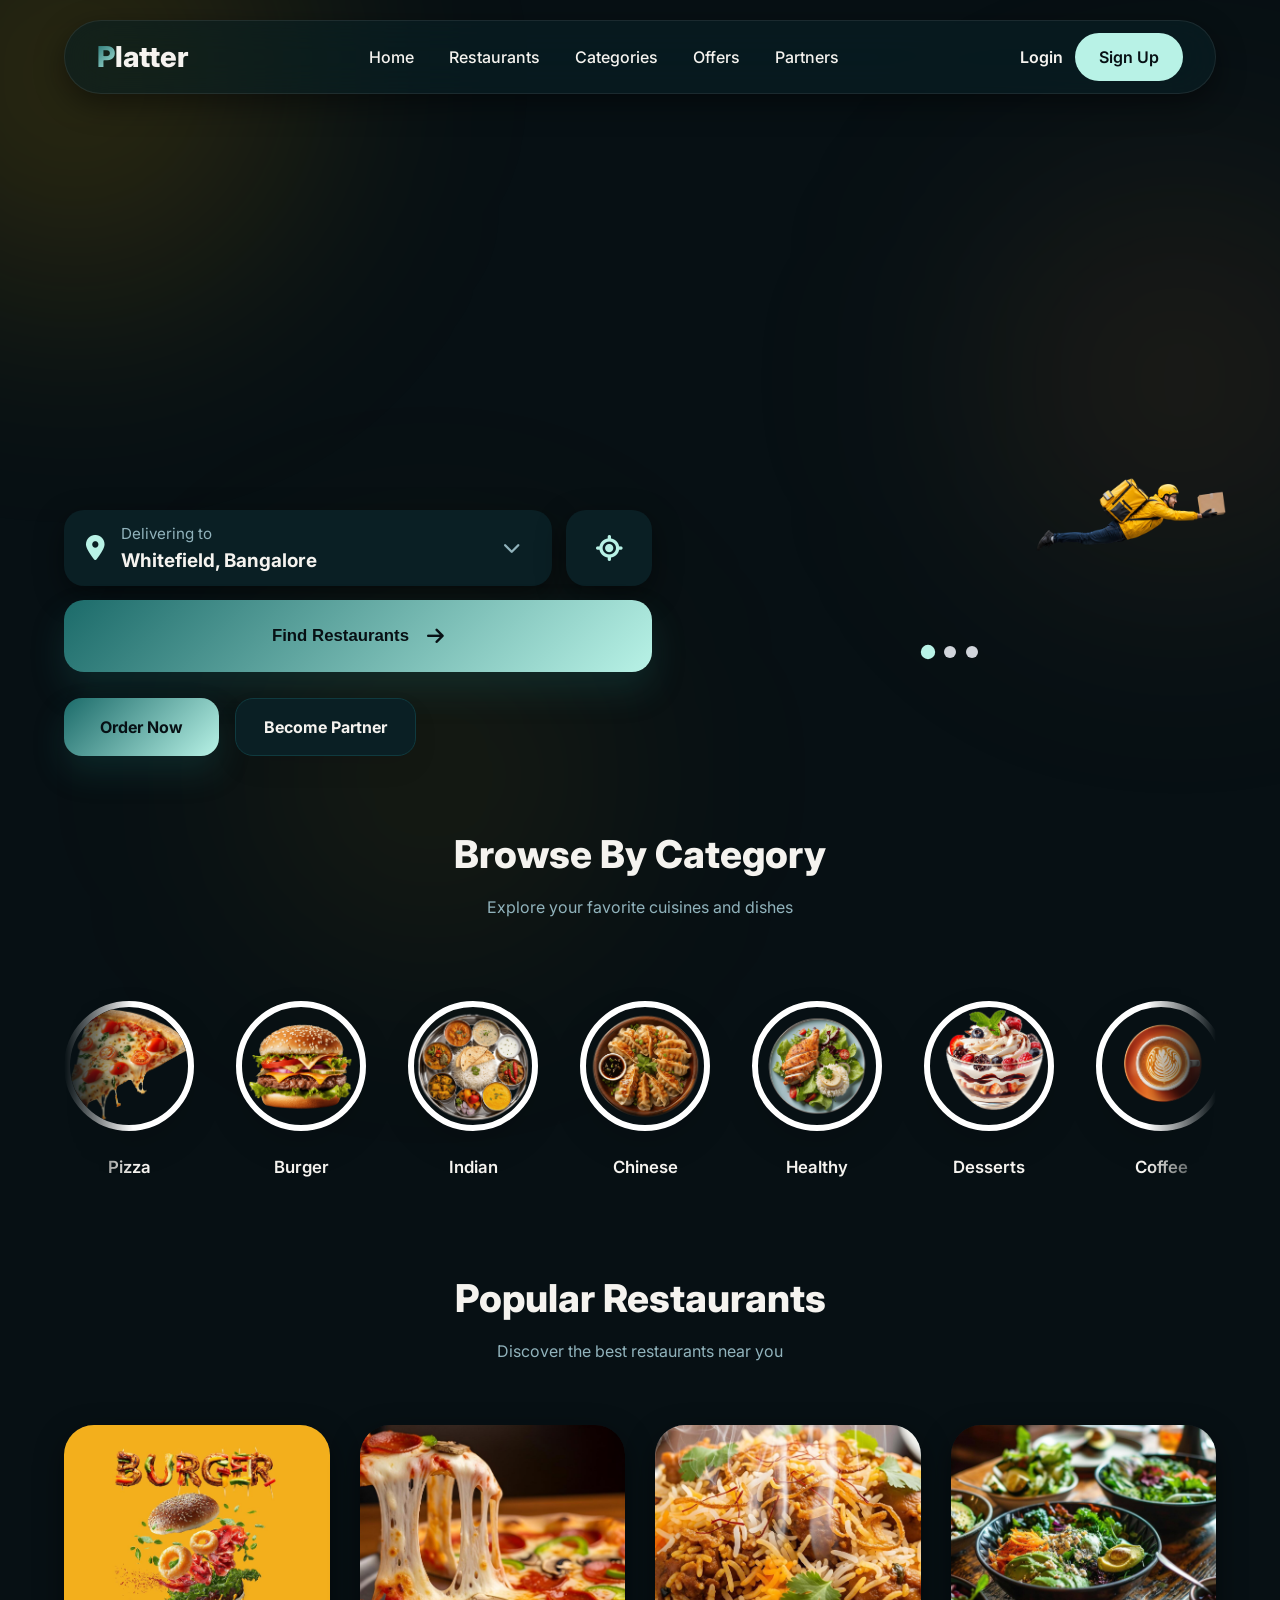
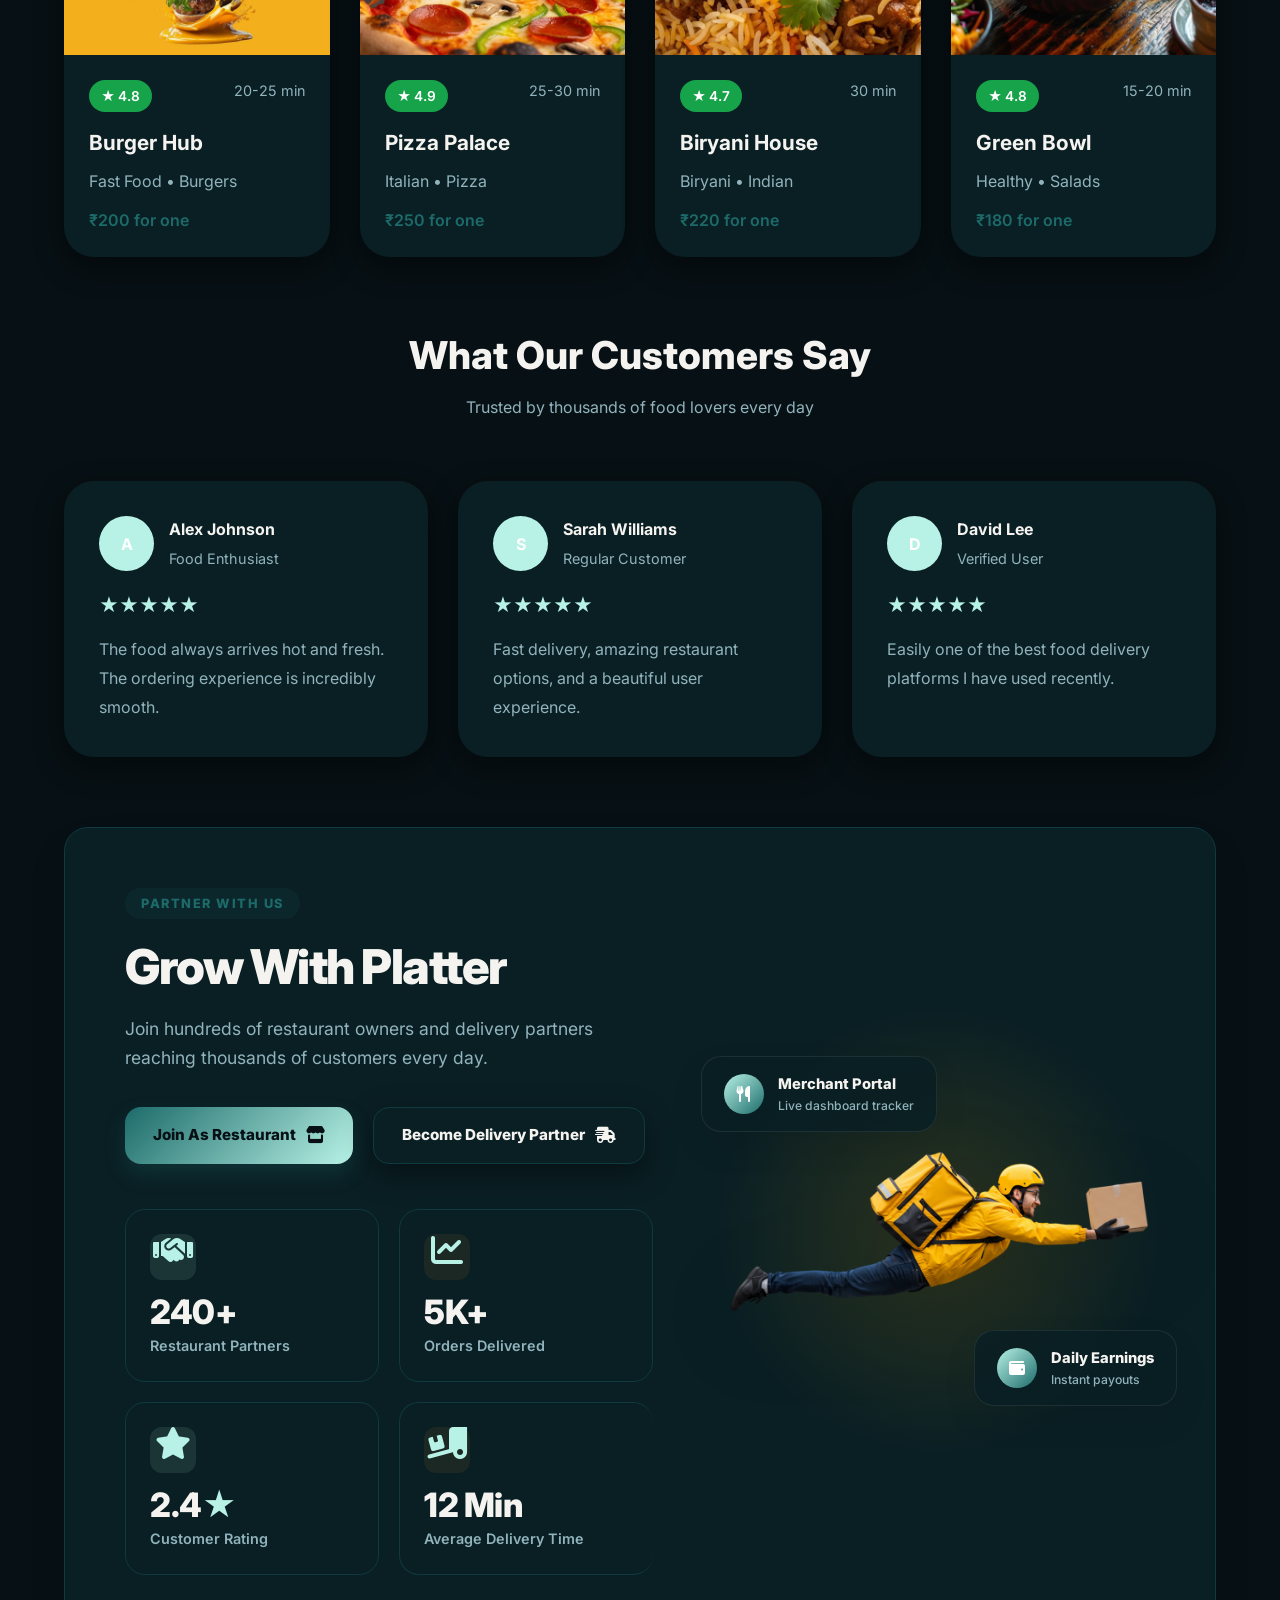
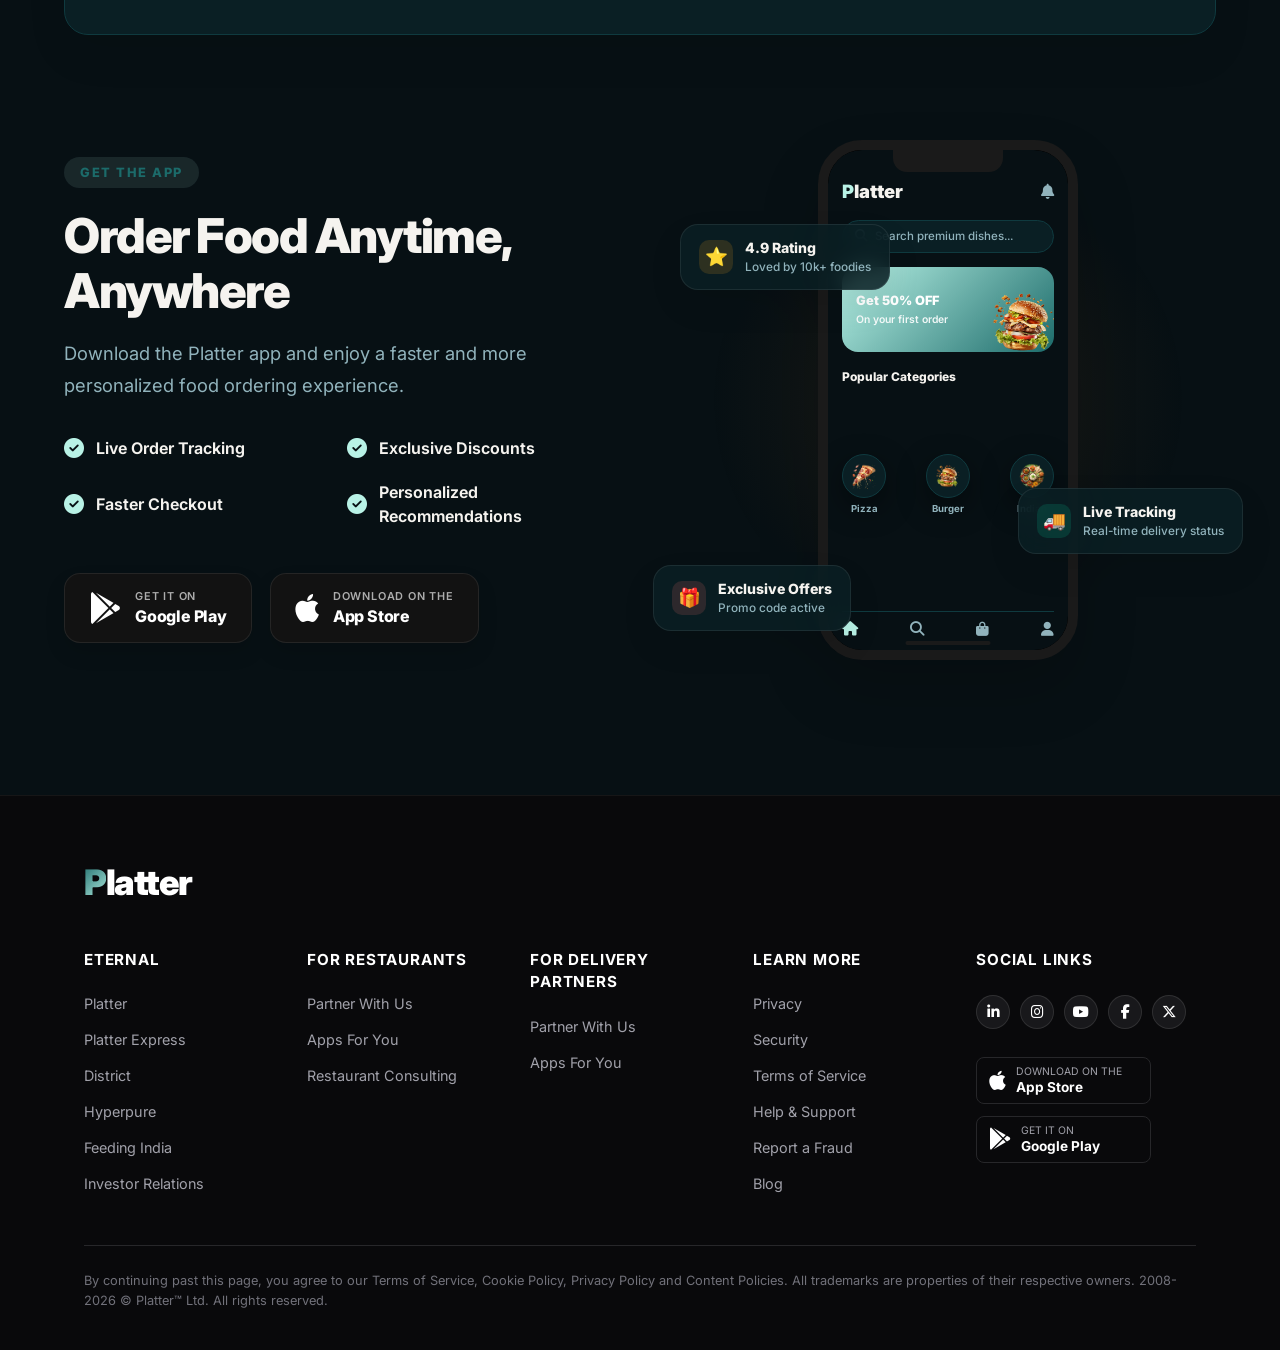
==== commit 8f92a235: "refactor: update color palette and theme variables to a dark mode aesthetic and remove back-to-top b" ====
--- a/index.html
+++ b/index.html
@@ -1038,14 +1038,7 @@
         </div>
     </div>
 
-    <!-- BACK TO TOP BUTTON -->
-    <button id="backToTopBtn" class="back-to-top-btn" aria-label="Back to top">
-        <svg class="progress-circle" width="48" height="48" viewBox="0 0 48 48">
-            <circle class="progress-circle-bg" cx="24" cy="24" r="21" fill="none"></circle>
-            <circle class="progress-circle-bar" cx="24" cy="24" r="21" fill="none"></circle>
-        </svg>
-        <i class="fa-solid fa-arrow-up arrow-icon"></i>
-    </button>
+
 
     <script src="js/script.js"></script>
     <script src="js/modal.js"></script>
--- a/css/style.css
+++ b/css/style.css
@@ -53,59 +53,59 @@
     --transition-spring: all 0.6s cubic-bezier(0.34, 1.56, 0.64, 1);
     --transition-smooth: all 0.35s cubic-bezier(0.25, 1, 0.5, 1);
 
-    --primary: #F4B400;
-    --primary-rgb: 244, 180, 0;
-    --primary-dark: #D69E00;
-    --secondary: #B87333;
-    --secondary-rgb: 184, 115, 51;
-    --background: #F8F6F2;
-    --surface: #FFFFFF;
-    --surface-rgb: 255, 255, 255;
-    --text: #1A1A1A;
-    --muted: #7A756E;
-    --border: #EAE6DF;
-    --stat-card-bg: rgba(248, 246, 242, 0.45);
+    --primary: #B8F2E6;
+    --primary-rgb: 184, 242, 230;
+    --primary-dark: #85E8D4;
+    --secondary: #1C6B6A;
+    --secondary-rgb: 28, 107, 106;
+    --background: #071014;
+    --surface: #0A1F24;
+    --surface-rgb: 10, 31, 36;
+    --text: #F5F3EF;
+    --muted: #91B3BC;
+    --border: #0F3A3F;
+    --stat-card-bg: rgba(10, 31, 36, 0.45);
 
     /* Premium Gradients */
-    --brand-gradient: linear-gradient(135deg, var(--primary), var(--secondary));
-    --button-gradient: linear-gradient(135deg, var(--primary), var(--primary-dark));
-    --glass-gradient: linear-gradient(135deg, rgba(255, 255, 255, 0.75), rgba(255, 255, 255, 0.45));
-    --glow-gradient: radial-gradient(circle, rgba(244, 180, 0, 0.18) 0%, rgba(244, 180, 0, 0) 70%);
+    --brand-gradient: linear-gradient(135deg, var(--secondary), var(--primary));
+    --button-gradient: linear-gradient(135deg, var(--secondary), var(--primary));
+    --glass-gradient: linear-gradient(135deg, rgba(10, 31, 36, 0.75), rgba(10, 31, 36, 0.45));
+    --glow-gradient: radial-gradient(circle, rgba(184, 242, 230, 0.15) 0%, rgba(184, 242, 230, 0) 70%);
 
     /* Shadows & Borders */
-    --shadow-soft: 0 10px 30px rgba(0, 0, 0, 0.04);
-    --shadow-premium: 0 20px 40px rgba(0, 0, 0, 0.08);
-    --shadow-card: 0 15px 35px rgba(0, 0, 0, 0.06);
+    --shadow-soft: 0 10px 30px rgba(0, 0, 0, 0.3);
+    --shadow-premium: 0 20px 40px rgba(0, 0, 0, 0.45);
+    --shadow-card: 0 15px 35px rgba(0, 0, 0, 0.35);
     --radius-round: 60px;
     --radius-card: 24px;
     --radius-pill: 30px;
     --radius-btn: 16px;
 
     /* Theme-adapting variables */
-    --navbar-border: rgba(255, 255, 255, 0.5);
-    --navbar-scrolled-border: rgba(0, 0, 0, 0.06);
-    --glass-border: rgba(255, 255, 255, 0.6);
+    --navbar-border: rgba(255, 255, 255, 0.08);
+    --navbar-scrolled-border: rgba(255, 255, 255, 0.08);
+    --glass-border: rgba(255, 255, 255, 0.08);
 
     /* Backwards compatibility glass styles */
-    --glass-bg: rgba(255, 255, 255, 0.85);
-    --glass-shadow: rgba(0, 0, 0, 0.08);
+    --glass-bg: rgba(10, 31, 36, 0.85);
+    --glass-shadow: rgba(0, 0, 0, 0.35);
 
     /* Backwards compatibility landing variables */
-    --shadow: 0 10px 30px rgba(0, 0, 0, 0.08);
+    --shadow: 0 10px 30px rgba(0, 0, 0, 0.45);
 }
 
 @media (prefers-color-scheme: dark) {
     :root {
-        --background: #0E0D0B;
-        --surface: #1A1815;
-        --surface-rgb: 26, 24, 21;
+        --background: #071014;
+        --surface: #0A1F24;
+        --surface-rgb: 10, 31, 36;
         --text: #F5F3EF;
-        --muted: #9D978F;
-        --border: #2C2925;
-        --stat-card-bg: rgba(14, 13, 11, 0.45);
+        --muted: #91B3BC;
+        --border: #0F3A3F;
+        --stat-card-bg: rgba(10, 31, 36, 0.45);
 
         /* Gradient & Shadow adaptation */
-        --glass-gradient: linear-gradient(135deg, rgba(26, 24, 21, 0.75), rgba(26, 24, 21, 0.45));
+        --glass-gradient: linear-gradient(135deg, rgba(10, 31, 36, 0.75), rgba(10, 31, 36, 0.45));
         --shadow-soft: 0 10px 30px rgba(0, 0, 0, 0.3);
         --shadow-premium: 0 20px 40px rgba(0, 0, 0, 0.45);
         --shadow-card: 0 15px 35px rgba(0, 0, 0, 0.35);
@@ -115,7 +115,7 @@
         --glass-border: rgba(255, 255, 255, 0.08);
 
         /* Backwards compatibility glass styles */
-        --glass-bg: rgba(26, 24, 21, 0.85);
+        --glass-bg: rgba(10, 31, 36, 0.85);
         --glass-shadow: rgba(0, 0, 0, 0.35);
 
         /* Backwards compatibility landing variables */
@@ -289,7 +289,7 @@
     border: none;
 
     background: var(--primary);
-    color: white;
+    color: var(--background);
 
     padding: 12px 24px;
 
@@ -720,21 +720,21 @@
     padding: 0 28px;
 
     display: flex;
-    align-items: center;
+
+    align-items: center;
+
     justify-content: center;
+
     gap: 18px;
 
     border-radius: 20px;
 
-    background:
-        linear-gradient(135deg,
-            var(--primary),
-            #F0A000);
-
-    color: white;
+    background: var(--button-gradient);
+
+    color: var(--background);
 
     box-shadow:
-        0 18px 34px rgba(244, 180, 0, .24);
+        0 18px 34px rgba(var(--secondary-rgb), .24);
 
     font-size: 1.05rem;
 
@@ -755,7 +755,7 @@
     transform: translateY(-3px);
 
     box-shadow:
-        0 22px 42px rgba(244, 180, 0, .3);
+        0 22px 42px rgba(var(--secondary-rgb), .3);
 }
 
 /* =========================
@@ -798,15 +798,12 @@
 
 .primary-btn {
 
-    background:
-        linear-gradient(135deg,
-            var(--primary),
-            #F0A000);
-
-    color: white;
+    background: var(--button-gradient);
+
+    color: var(--background);
 
     box-shadow:
-        0 16px 32px rgba(244, 180, 0, .24);
+        0 16px 32px rgba(var(--secondary-rgb), .24);
 }
 
 .secondary-btn {
@@ -829,7 +826,7 @@
 .primary-btn:hover {
 
     box-shadow:
-        0 20px 40px rgba(244, 180, 0, .32);
+        0 20px 40px rgba(var(--secondary-rgb), .32);
 }
 
 .secondary-btn:hover {
@@ -1627,7 +1624,7 @@
 
 .category-item:hover span {
 
-    color: #F4B400;
+    color: var(--primary);
 }
 
 
@@ -1920,7 +1917,7 @@
 
 .stars {
 
-    color: #F4B400;
+    color: var(--primary);
 
     font-size: 1.2rem;
 
@@ -1969,7 +1966,7 @@
 .partner-tag {
     display: inline-flex;
     align-items: center;
-    background: rgba(184, 115, 51, 0.1);
+    background: rgba(var(--secondary-rgb), 0.1);
     color: var(--secondary);
     padding: 6px 16px;
     border-radius: 30px;
@@ -2022,14 +2019,14 @@
 }
 
 .partner-btn-primary {
-    background: linear-gradient(135deg, var(--primary), var(--secondary));
-    color: white;
-    box-shadow: 0 10px 20px rgba(244, 180, 0, 0.25);
+    background: var(--brand-gradient);
+    color: var(--background);
+    box-shadow: 0 10px 20px rgba(var(--secondary-rgb), 0.25);
 }
 
 .partner-btn-primary:hover {
     transform: translateY(-4px);
-    box-shadow: 0 15px 30px rgba(244, 180, 0, 0.4);
+    box-shadow: 0 15px 30px rgba(var(--secondary-rgb), 0.4);
 }
 
 .partner-btn-secondary {
@@ -2077,8 +2074,8 @@
     width: 46px;
     height: 46px;
     border-radius: 12px;
-    background: rgba(244, 180, 0, 0.1);
-    color: #D69E00;
+    background: rgba(var(--primary-rgb), 0.1);
+    color: var(--secondary);
     display: flex;
     align-items: center;
     justify-content: center;
@@ -2230,8 +2227,8 @@
 .download-tag {
     display: inline-flex;
     align-items: center;
-    background: rgba(244, 180, 0, 0.1);
-    color: #D69E00;
+    background: rgba(var(--primary-rgb), 0.1);
+    color: var(--secondary);
     padding: 6px 16px;
     border-radius: 30px;
     font-size: 0.8rem;
@@ -2712,88 +2709,7 @@
     }
 }
 
-/* =========================
-   BACK TO TOP BUTTON
-========================= */
-.back-to-top-btn {
-    position: fixed;
-    bottom: 30px;
-    right: 30px;
-    width: 48px;
-    height: 48px;
-    border-radius: 50%;
-    background: var(--surface);
-    border: none;
-    color: var(--text);
-    box-shadow: var(--shadow-premium);
-    cursor: pointer;
-    display: flex;
-    align-items: center;
-    justify-content: center;
-    z-index: 999;
-    opacity: 0;
-    visibility: hidden;
-    transform: scale(0.8);
-    transition: opacity 0.4s cubic-bezier(0.16, 1, 0.3, 1),
-                visibility 0.4s cubic-bezier(0.16, 1, 0.3, 1),
-                transform 0.4s cubic-bezier(0.16, 1, 0.3, 1),
-                background 0.3s ease,
-                color 0.3s ease;
-}
-
-.back-to-top-btn.visible {
-    opacity: 1;
-    visibility: visible;
-    transform: scale(1);
-}
-
-.back-to-top-btn:hover {
-    transform: translateY(-3px) scale(1.05);
-    color: var(--primary-dark);
-    box-shadow: 0 15px 30px rgba(0,0,0,0.15);
-}
-
-.back-to-top-btn .arrow-icon {
-    font-size: 1.1rem;
-    z-index: 2;
-    transition: transform 0.3s ease;
-}
-
-.back-to-top-btn:hover .arrow-icon {
-    transform: translateY(-2px);
-}
-
-.back-to-top-btn svg.progress-circle {
-    position: absolute;
-    top: 0;
-    left: 0;
-    transform: rotate(-90deg);
-    width: 100%;
-    height: 100%;
-    pointer-events: none;
-    z-index: 1;
-}
-
-.back-to-top-btn circle {
-    cx: 24;
-    cy: 24;
-    r: 21;
-    fill: none;
-    stroke-width: 3;
-}
-
-.back-to-top-btn .progress-circle-bg {
-    stroke: var(--border);
-    opacity: 0.3;
-}
-
-.back-to-top-btn .progress-circle-bar {
-    stroke: var(--primary);
-    stroke-linecap: round;
-    stroke-dasharray: 132;
-    stroke-dashoffset: 132;
-    transition: stroke-dashoffset 0.1s linear;
-}
+
 
 /* =========================
    FOOTER
--- a/css/modal.css
+++ b/css/modal.css
@@ -5,20 +5,20 @@
 
 /* ---- CSS Variables (reuse Platter palette) ---- */
 :root {
-    --modal-primary: #F4B400;
-    --modal-primary-hover: #E5A800;
-    --modal-surface: #FFFFFF;
-    --modal-surface-hover: #FAF9F6;
-    --modal-text: #111111;
-    --modal-text-muted: #6B7280;
-    --modal-border: #ECEAE4;
-    --modal-border-hover: #D8D6CF;
+    --modal-primary: #B8F2E6;
+    --modal-primary-hover: #85E8D4;
+    --modal-surface: #0A1F24;
+    --modal-surface-hover: #0F2F36;
+    --modal-text: #F5F3EF;
+    --modal-text-muted: #91B3BC;
+    --modal-border: #0F3A3F;
+    --modal-border-hover: #1C6B6A;
     --modal-error: #DC2626;
-    --modal-error-bg: #FEF2F2;
-    --modal-error-border: #FCA5A5;
+    --modal-error-bg: #221212;
+    --modal-error-border: #4A1A1A;
     --modal-success: #15803D;
-    --modal-success-bg: #F0FDF4;
-    --modal-success-border: #86EFAC;
+    --modal-success-bg: #122218;
+    --modal-success-border: #1A4A2A;
     --modal-radius: 28px;
     --modal-input-radius: 10px;
     --modal-transition: all 0.28s cubic-bezier(0.16, 1, 0.3, 1);
@@ -26,12 +26,12 @@
 
 @media (prefers-color-scheme: dark) {
     :root {
-        --modal-surface: #1A1815;
-        --modal-surface-hover: #24211D;
+        --modal-surface: #0A1F24;
+        --modal-surface-hover: #0F2F36;
         --modal-text: #F5F3EF;
-        --modal-text-muted: #9D978F;
-        --modal-border: #2C2925;
-        --modal-border-hover: #3E3A34;
+        --modal-text-muted: #91B3BC;
+        --modal-border: #0F3A3F;
+        --modal-border-hover: #1C6B6A;
         --modal-error-bg: #221212;
         --modal-error-border: #4A1A1A;
         --modal-success-bg: #122218;
@@ -746,9 +746,9 @@
 }
 
 .signup-close-btn:hover {
-    background: rgba(244, 180, 0, 0.1);
-    border-color: #F4B400;
-    color: #B87333;
+    background: rgba(var(--primary-rgb), 0.1);
+    border-color: var(--modal-primary);
+    color: var(--secondary);
     transform: rotate(90deg);
 }
 
@@ -760,7 +760,7 @@
     letter-spacing: -0.8px;
     color: #1A1A1A;
     margin: 0 0 28px 0;
-    background: linear-gradient(135deg, #F4B400, #B87333);
+    background: var(--brand-gradient);
     -webkit-background-clip: text;
     background-clip: text;
     -webkit-text-fill-color: transparent;
@@ -768,7 +768,7 @@
 
 @media (prefers-color-scheme: dark) {
     .signup-simple-title {
-        background: linear-gradient(135deg, #F4B400, #D4884A);
+        background: var(--brand-gradient);
         -webkit-background-clip: text;
         background-clip: text;
         -webkit-text-fill-color: transparent;
@@ -799,8 +799,8 @@
 }
 
 .signup-simple-input:focus {
-    border-color: #F4B400;
-    box-shadow: 0 0 0 4px rgba(244, 180, 0, 0.12);
+    border-color: var(--modal-primary);
+    box-shadow: 0 0 0 4px rgba(var(--primary-rgb), 0.12);
 }
 
 .signup-simple-input::placeholder {
@@ -816,7 +816,7 @@
     }
 
     .signup-simple-input:focus {
-        border-color: #F4B400;
+        border-color: var(--modal-primary);
     }
 }
 
@@ -848,13 +848,13 @@
 }
 
 .signup-terms-label:hover .signup-terms-box {
-    border-color: #F4B400;
+    border-color: var(--modal-primary);
 }
 
 .signup-terms-label input:checked~.signup-terms-box {
-    background: linear-gradient(135deg, #F4B400, #D69E00);
-    border-color: #F4B400;
-    box-shadow: 0 2px 8px rgba(244, 180, 0, 0.3);
+    background: var(--brand-gradient);
+    border-color: var(--modal-primary);
+    box-shadow: 0 2px 8px rgba(var(--primary-rgb), 0.3);
 }
 
 .signup-terms-label input:checked~.signup-terms-box::after {
@@ -876,14 +876,14 @@
 }
 
 .signup-terms-link {
-    color: #B87333;
+    color: var(--secondary);
     text-decoration: none;
     font-weight: 600;
     transition: color 0.2s ease;
 }
 
 .signup-terms-link:hover {
-    color: #F4B400;
+    color: var(--modal-primary);
     text-decoration: underline;
 }
 
@@ -906,15 +906,15 @@
 }
 
 .signup-create-btn:not(:disabled) {
-    background: linear-gradient(135deg, #F4B400, #F0A000);
-    color: white;
-    cursor: pointer;
-    box-shadow: 0 10px 28px rgba(244, 180, 0, 0.32);
+    background: var(--button-gradient);
+    color: var(--background);
+    cursor: pointer;
+    box-shadow: 0 10px 28px rgba(var(--secondary-rgb), 0.32);
 }
 
 .signup-create-btn:not(:disabled):hover {
     transform: translateY(-2px);
-    box-shadow: 0 16px 36px rgba(244, 180, 0, 0.42);
+    box-shadow: 0 16px 36px rgba(var(--secondary-rgb), 0.42);
 }
 
 .signup-create-btn:not(:disabled):active {
@@ -1019,7 +1019,7 @@
 .signup-login-link {
     background: none;
     border: none;
-    color: #B87333;
+    color: var(--secondary);
     font-family: 'Inter', sans-serif;
     font-size: 0.92rem;
     font-weight: 700;
@@ -1029,7 +1029,7 @@
 }
 
 .signup-login-link:hover {
-    color: #F4B400;
+    color: var(--modal-primary);
     text-decoration: underline;
 }
 
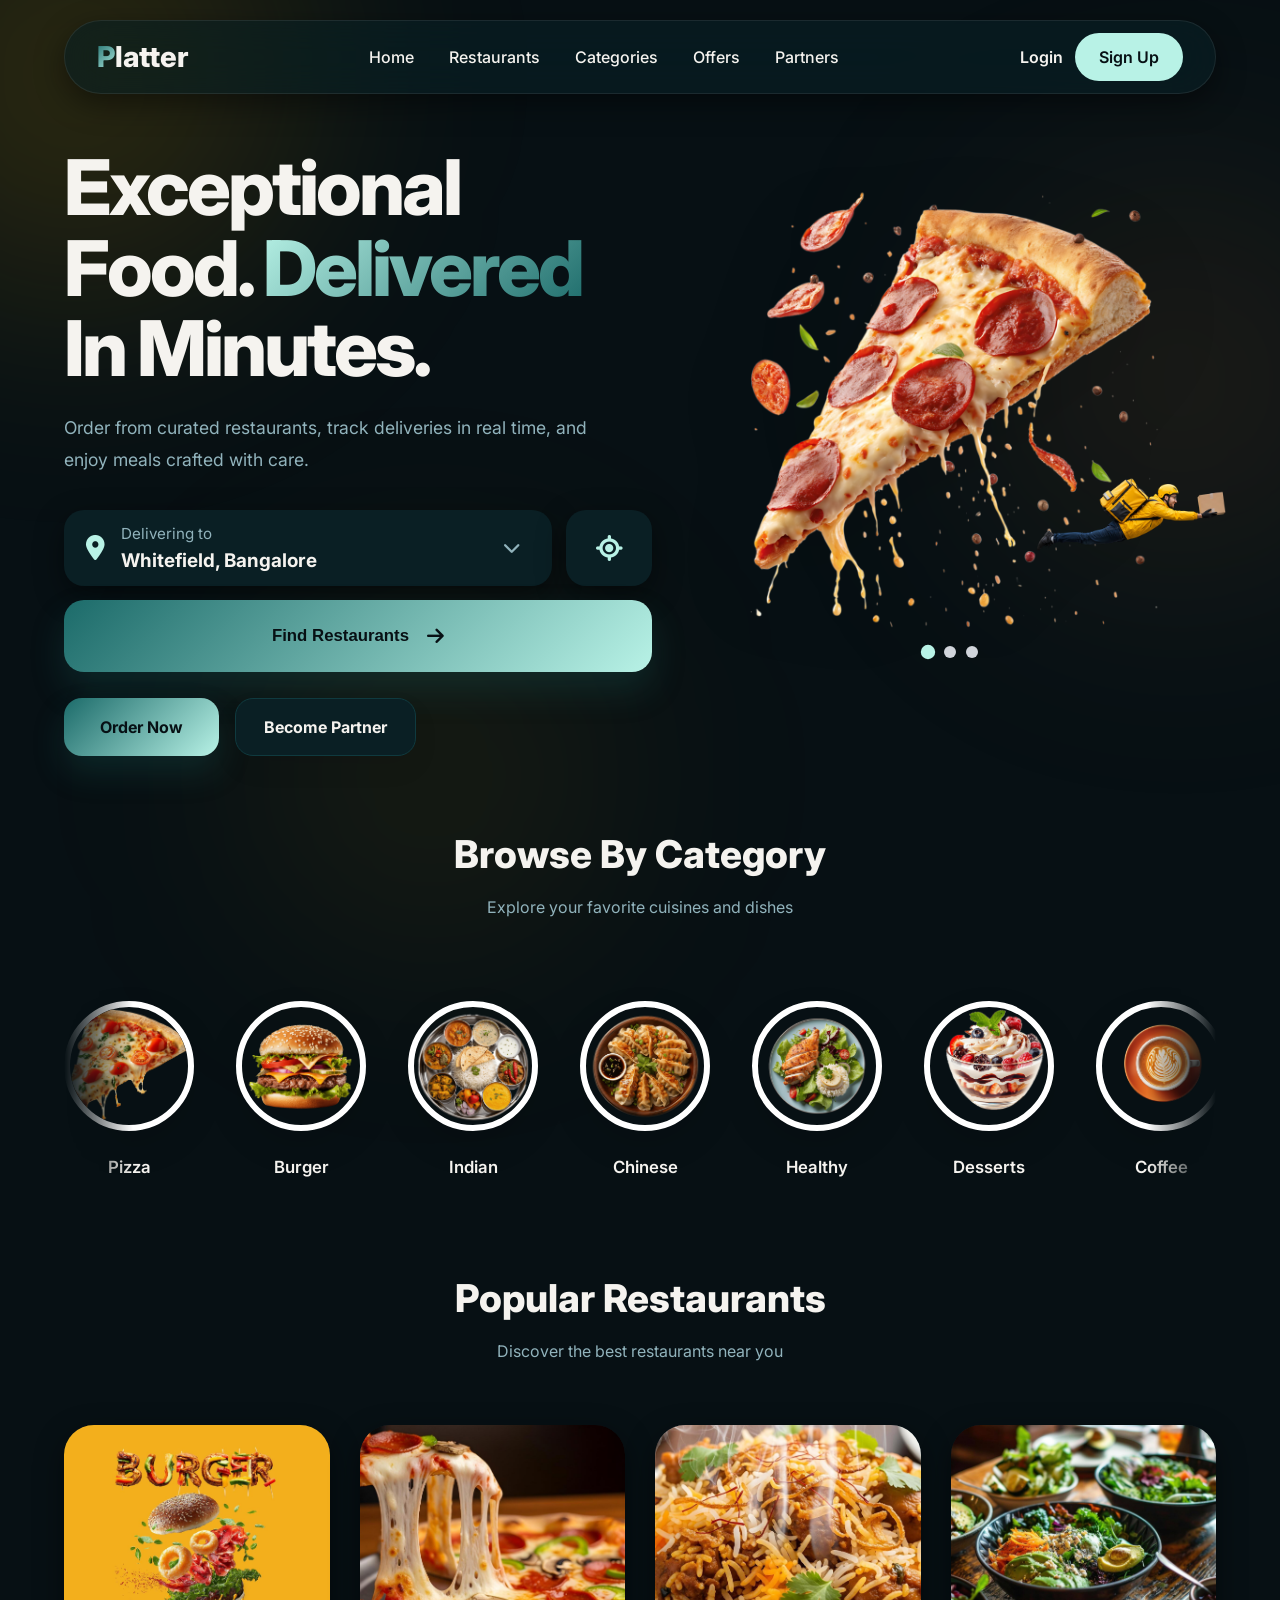
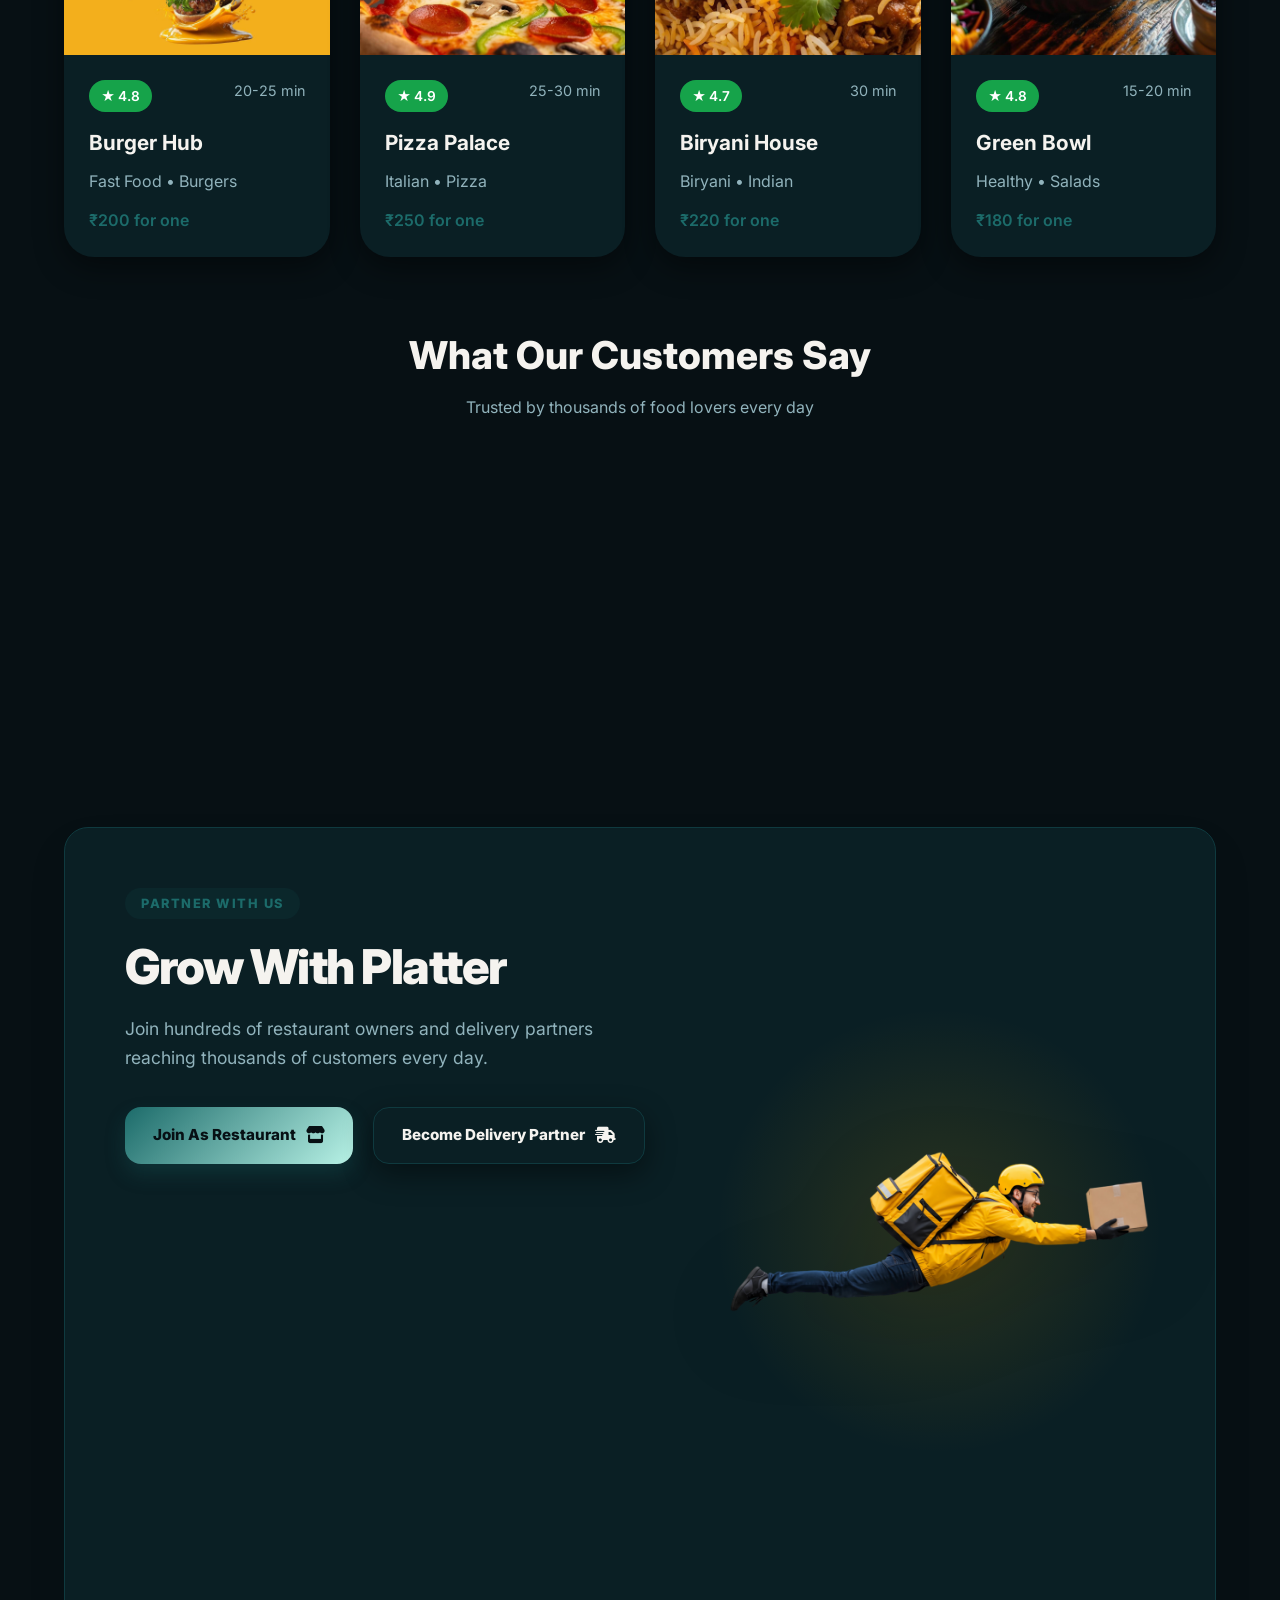
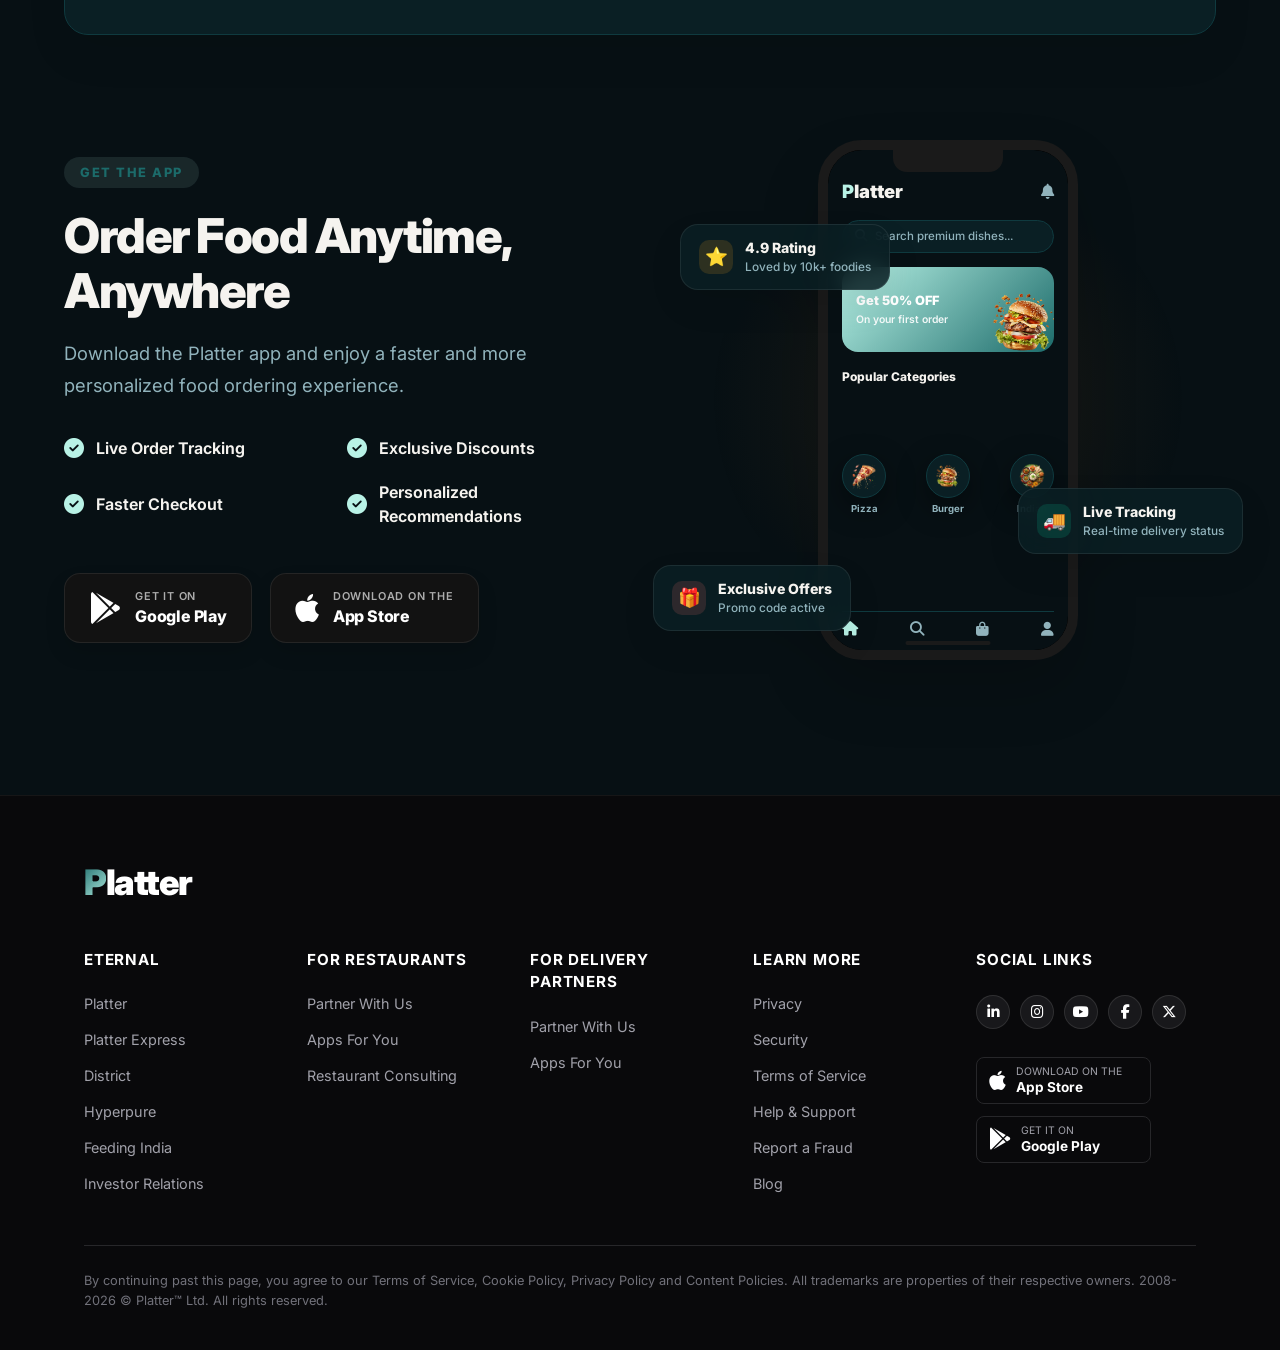
==== commit d9c3392e: "feat: add password field with visibility toggle and validation to signup modal" ====
--- a/index.html
+++ b/index.html
@@ -999,6 +999,16 @@
                 <input type="email" id="modal-signup-email" name="email" class="signup-simple-input" placeholder="Email"
                     required>
 
+                <!-- Password -->
+                <div class="modal-input-wrapper">
+                    <input type="password" id="modal-signup-password" name="password" class="signup-simple-input"
+                        placeholder="Password" required style="padding-right: 44px;">
+                    <button type="button" id="modal-signup-toggle-pwd" class="modal-password-toggle"
+                        aria-label="Toggle password">
+                        <i class="fa-regular fa-eye"></i>
+                    </button>
+                </div>
+
                 <!-- Agreement -->
                 <label class="signup-terms-label">
                     <input type="checkbox" id="modal-agree-terms" name="agree" required>
